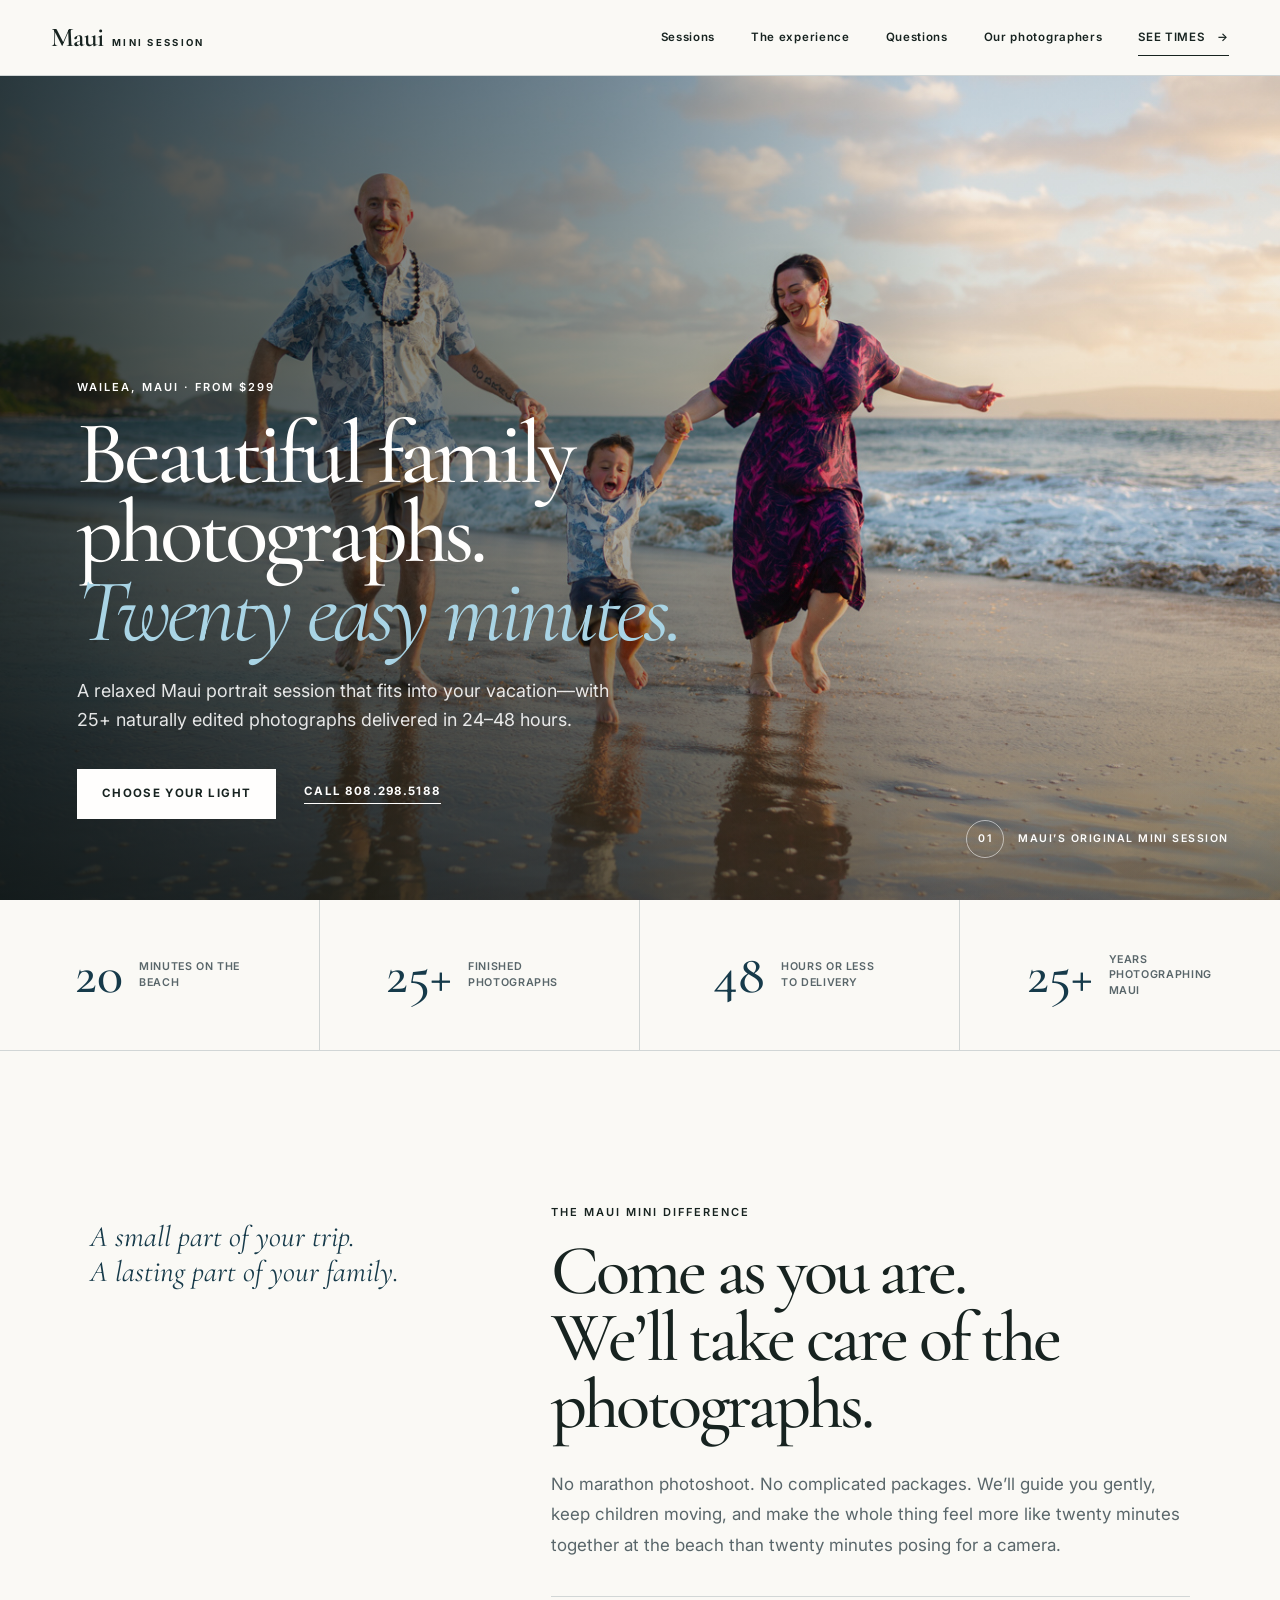
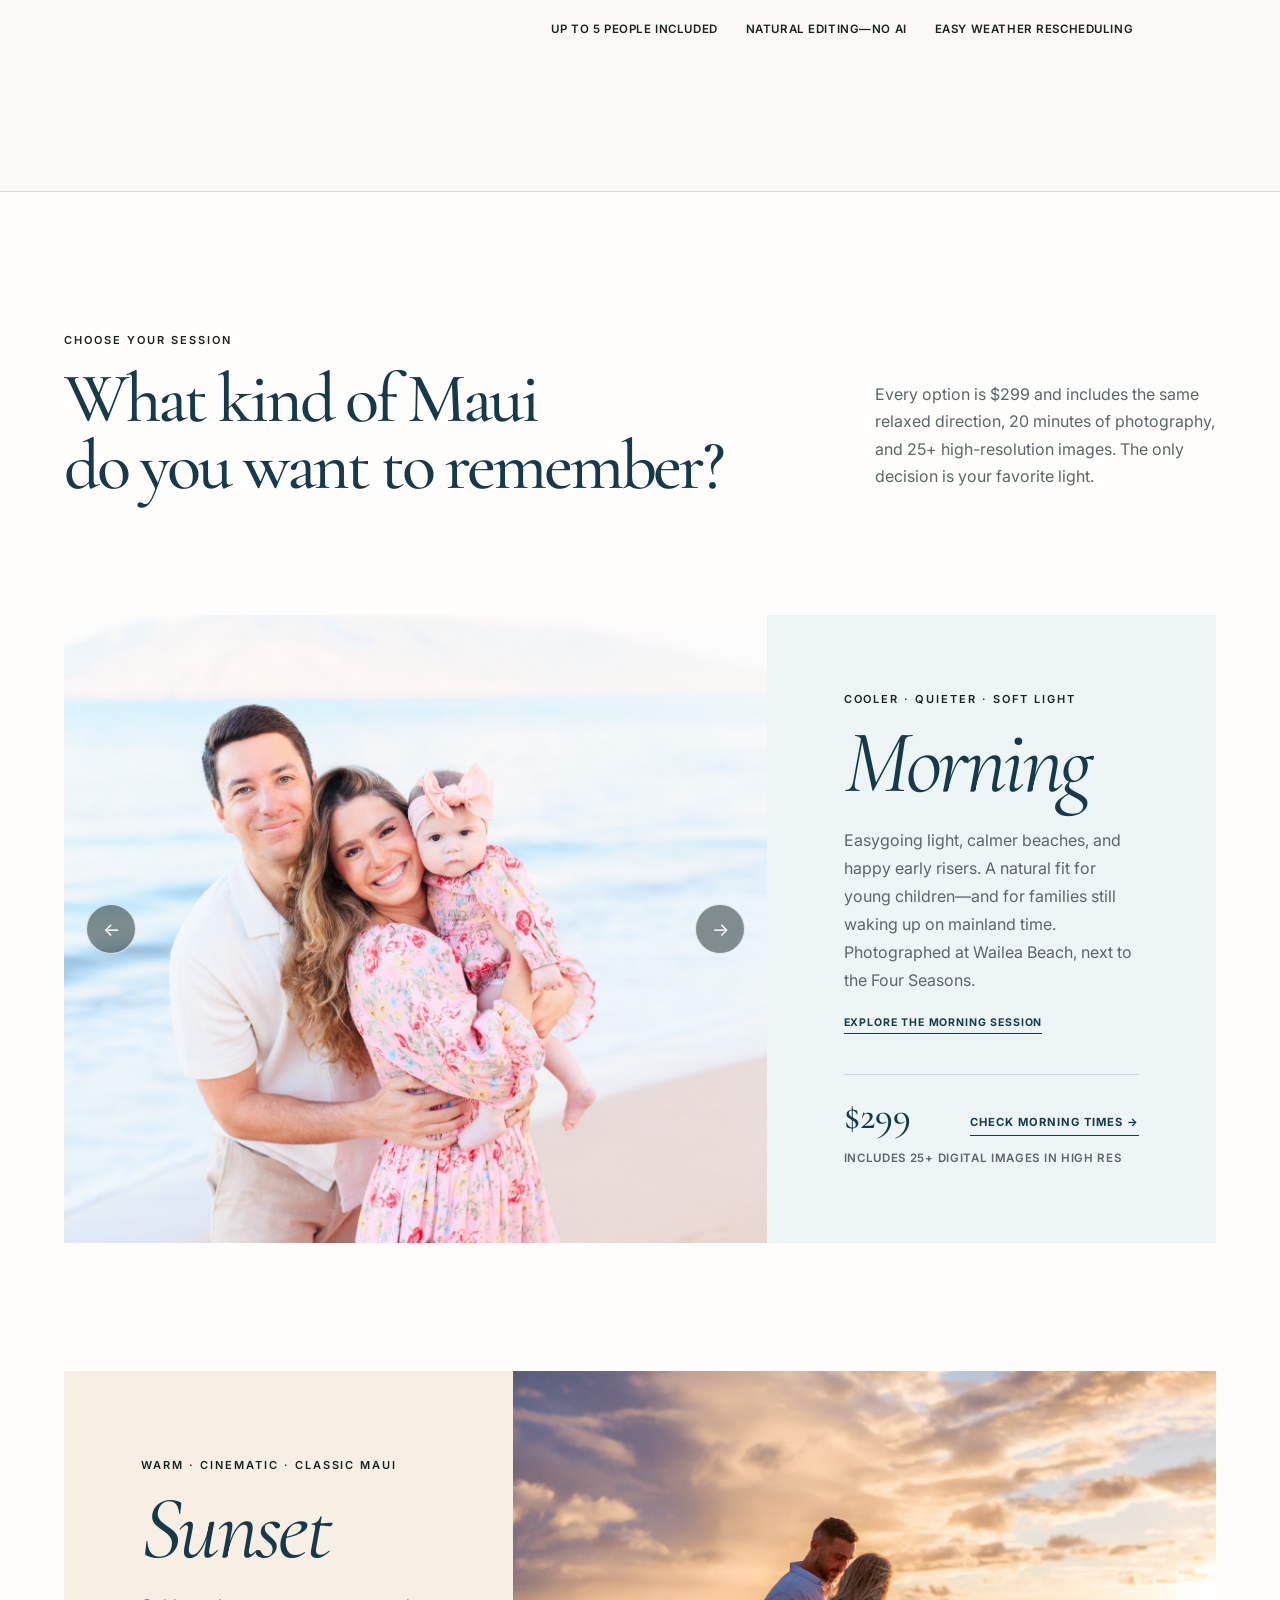
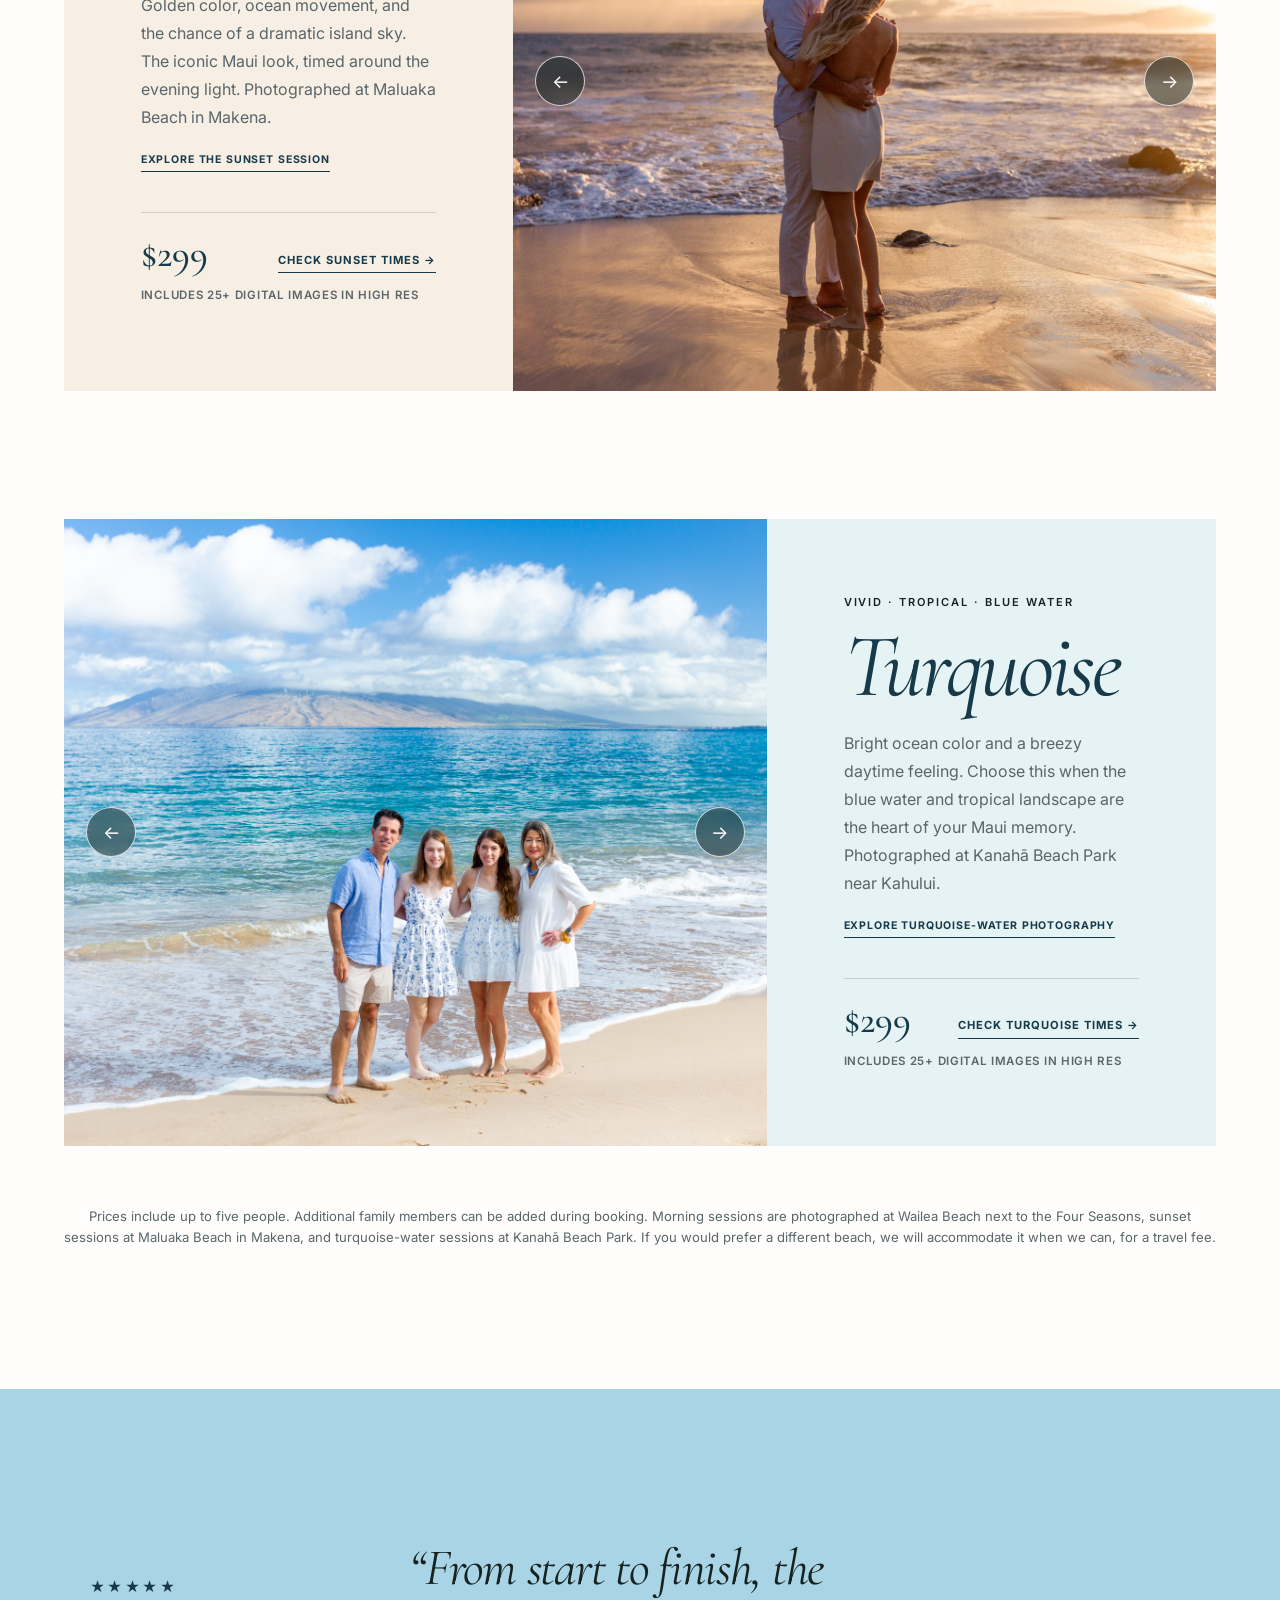
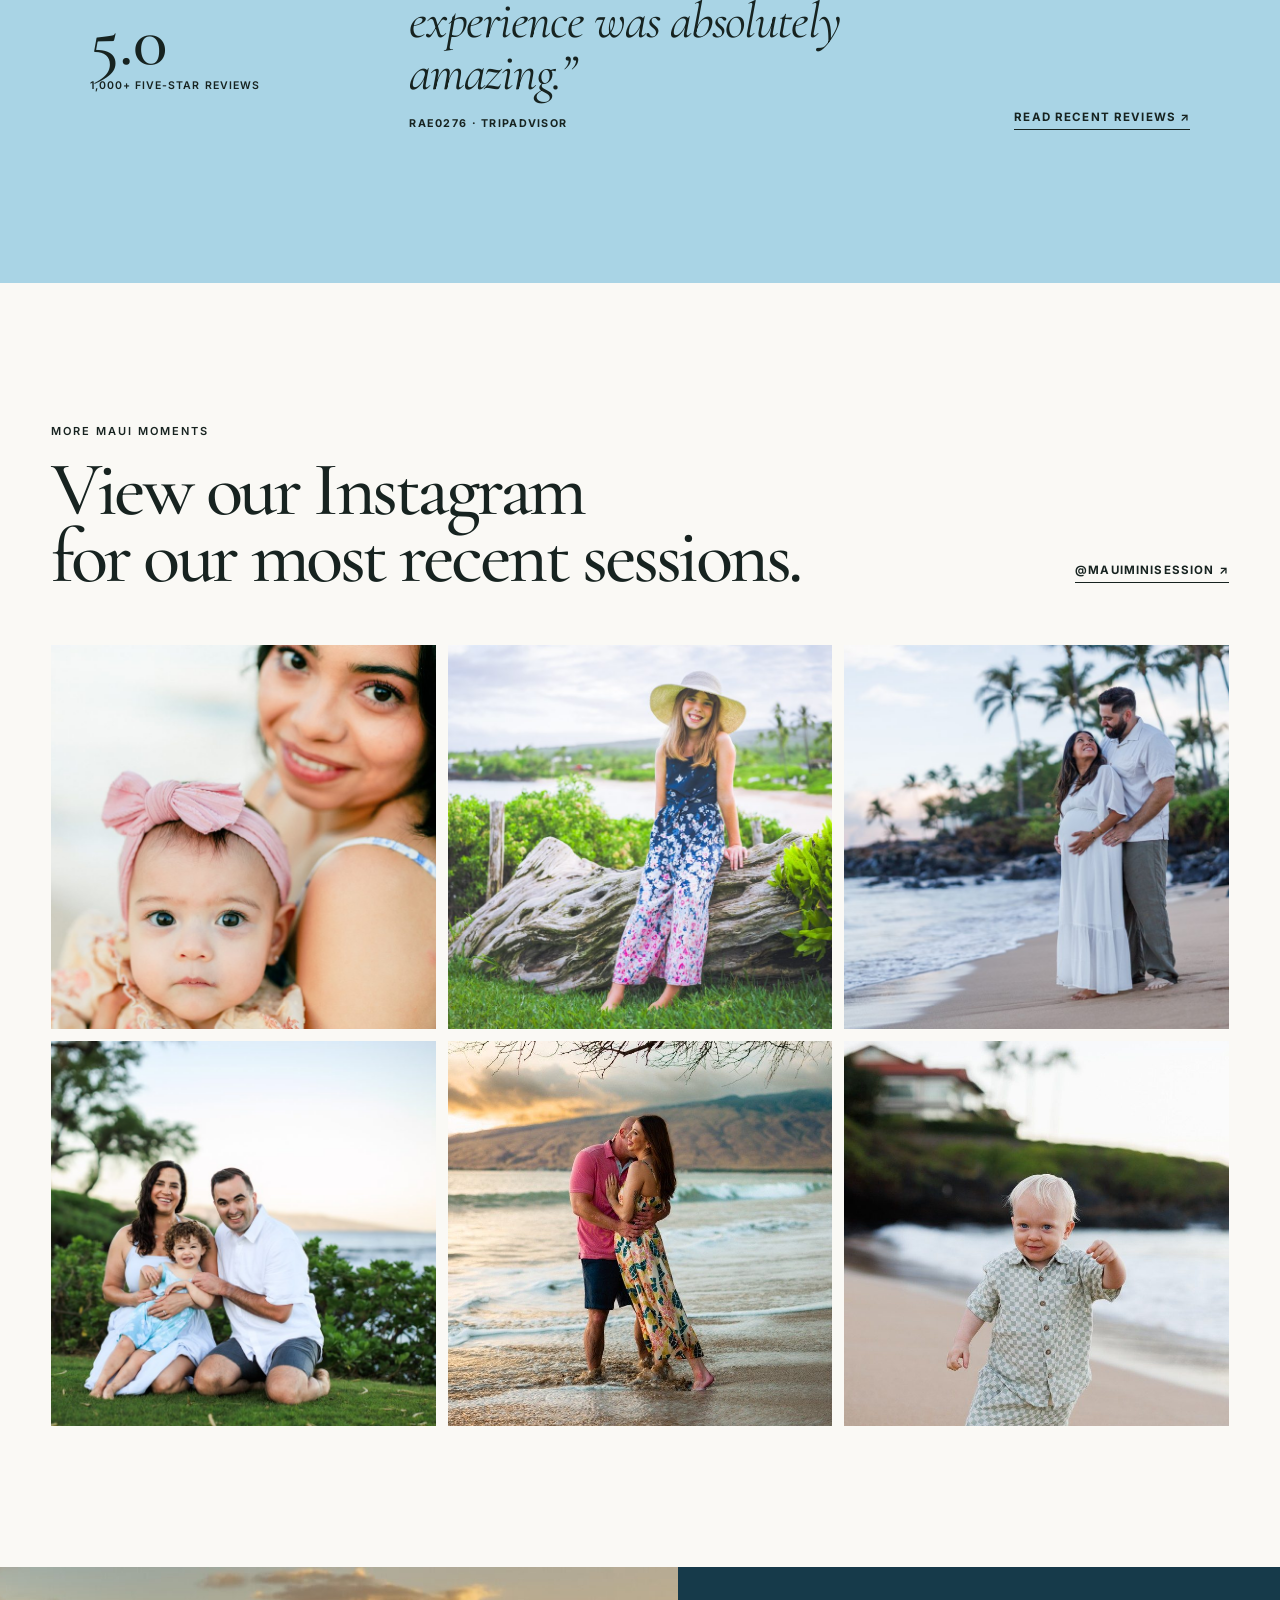
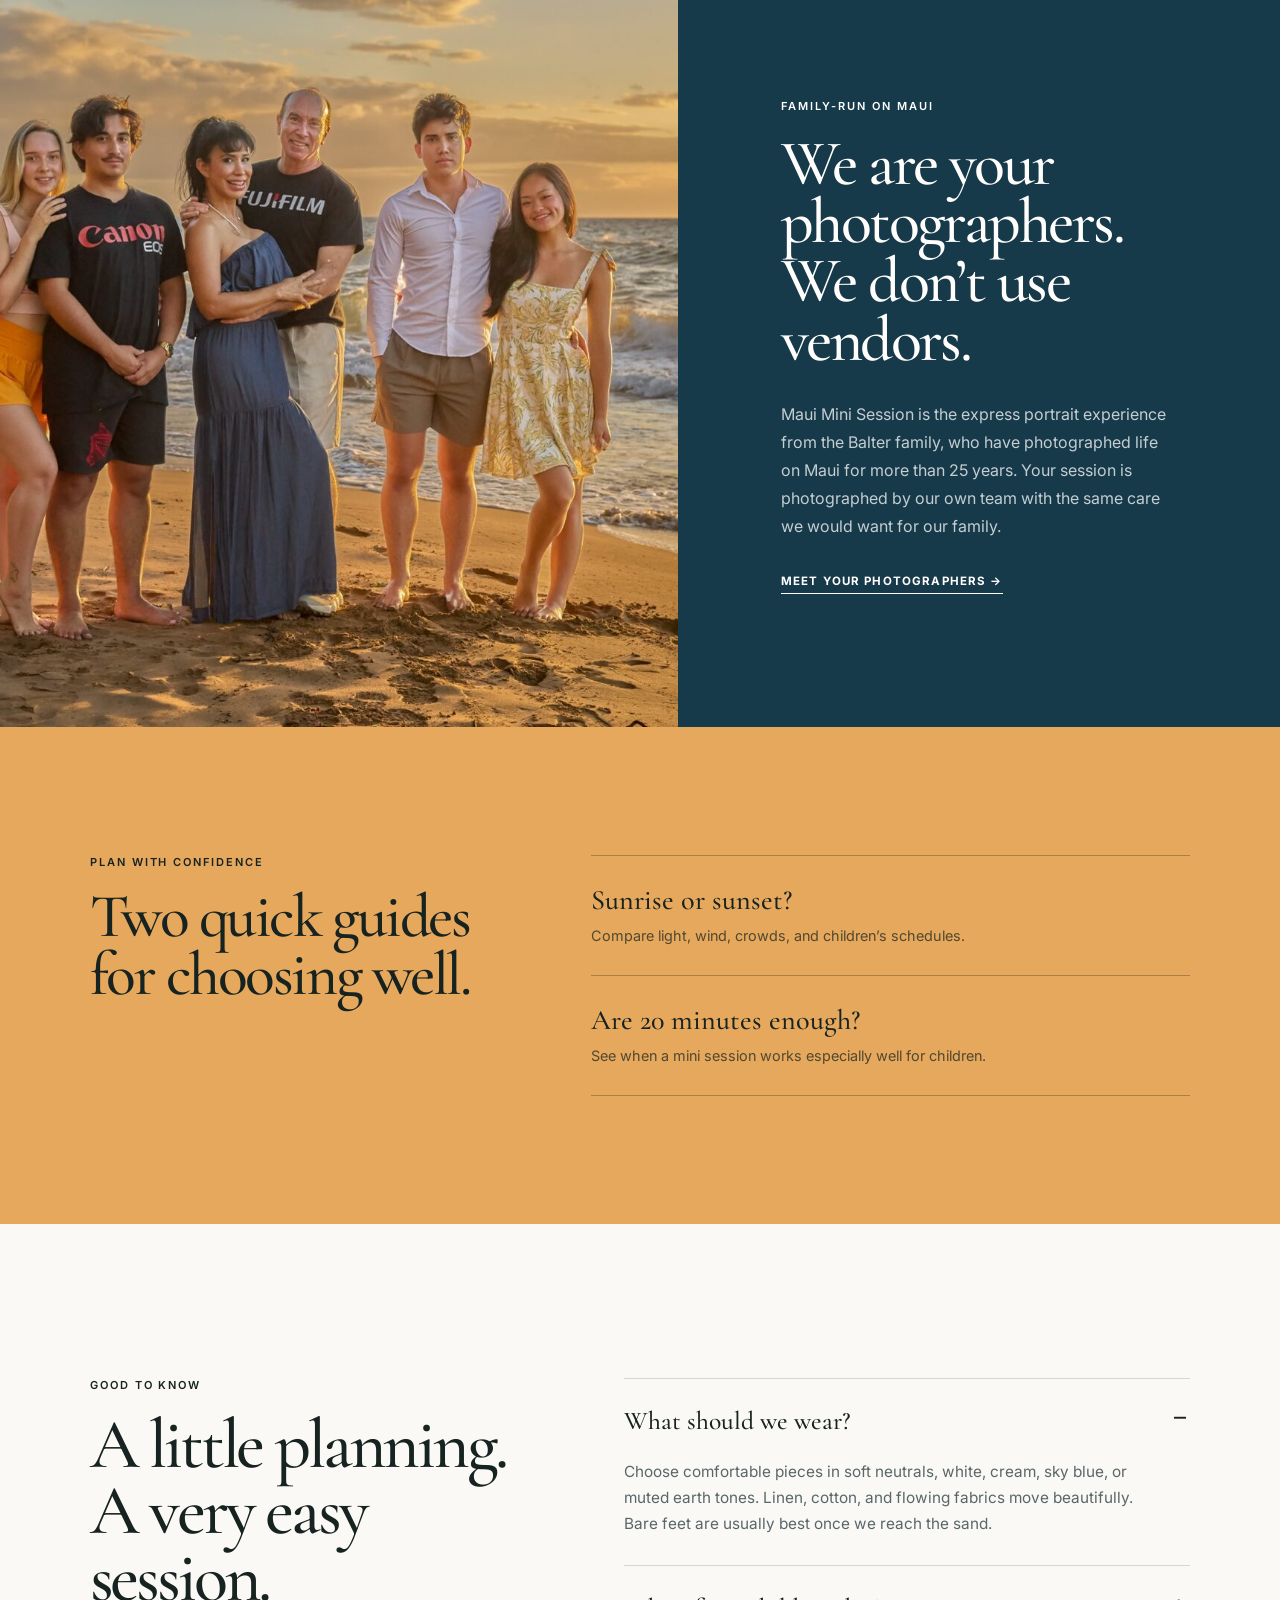
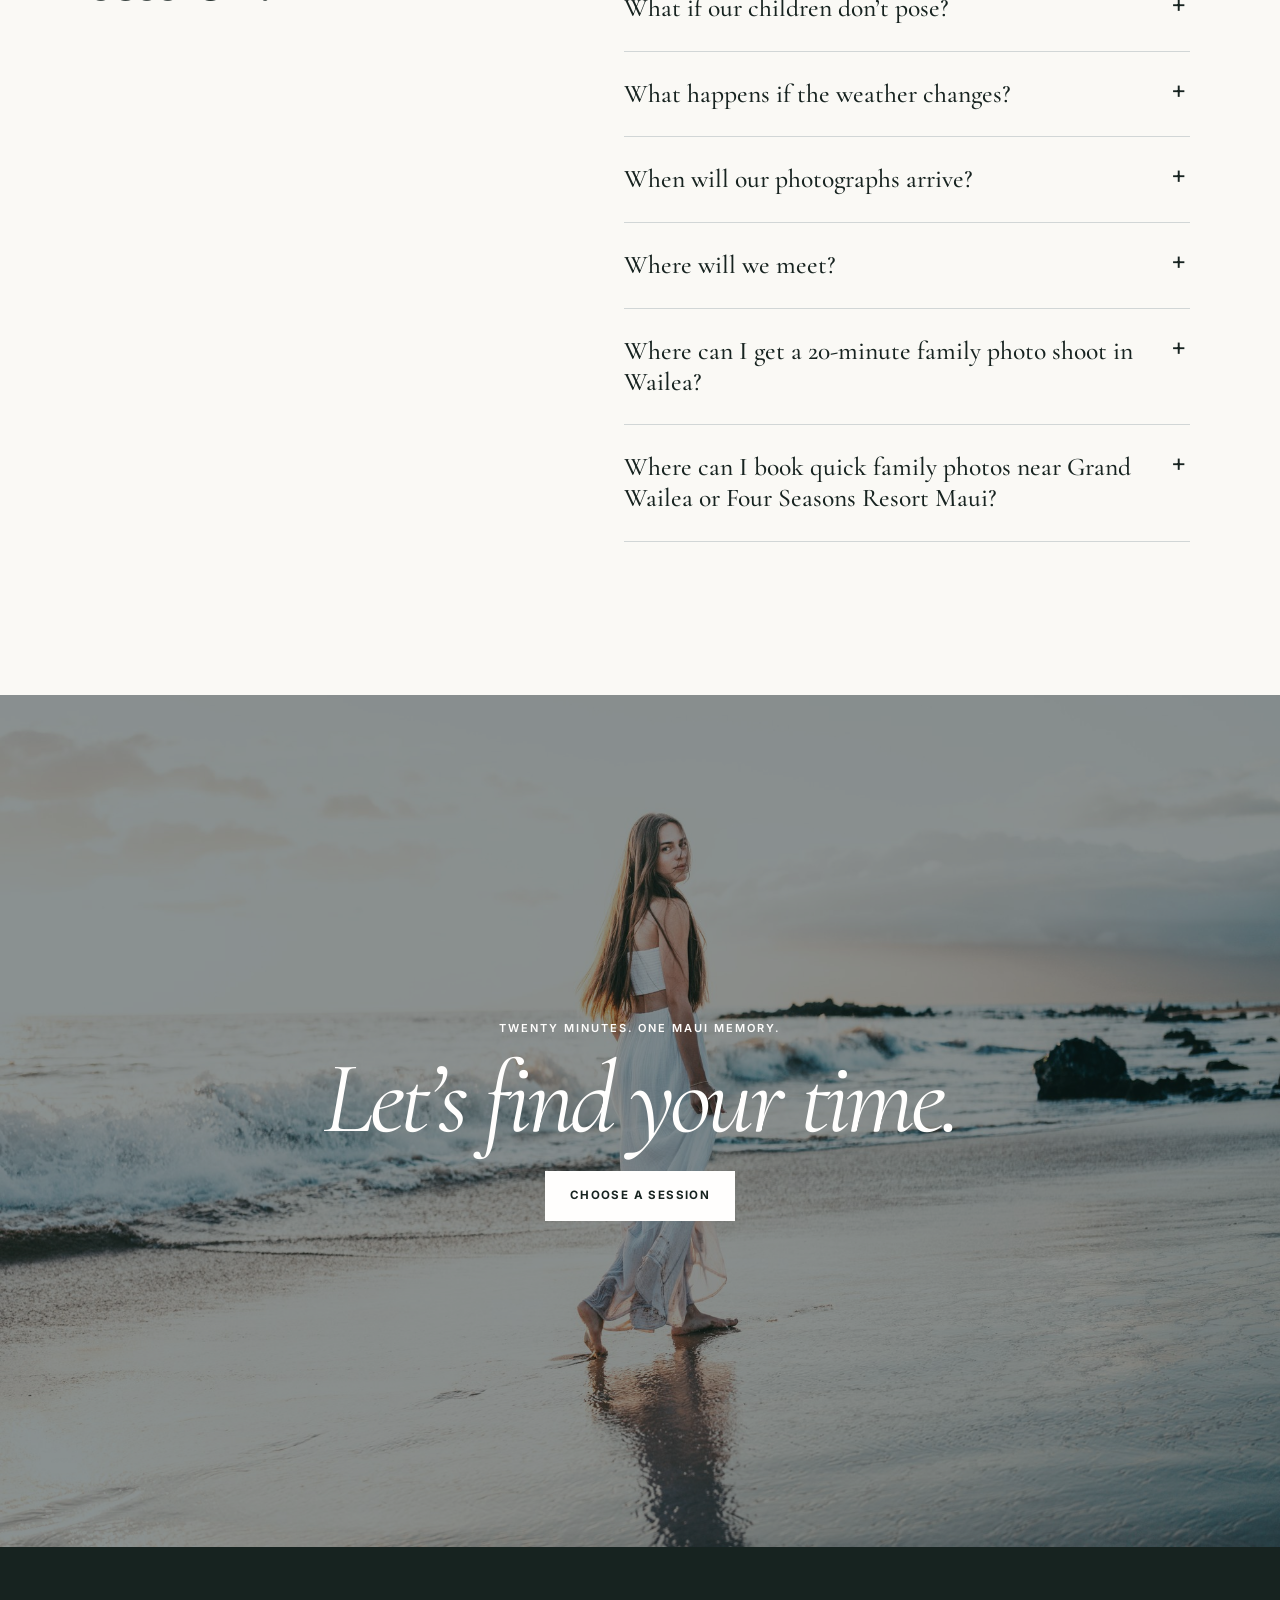
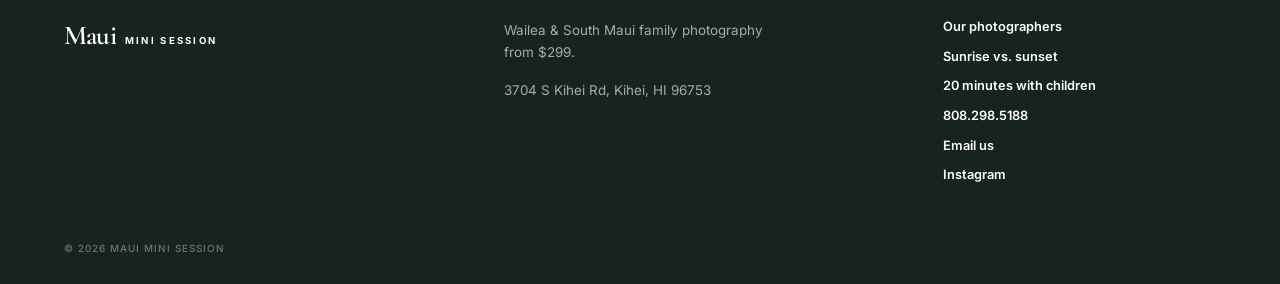
==== index.html @ 15539ef3 "Meeting locations: mornings at Wailea Beach (Four Seasons), sunsets at Maluaka, turquoise at Kanaha " ====
<!doctype html>
<html lang="en"><head>
<meta charset="utf-8">
<meta name="viewport" content="width=device-width, initial-scale=1">
<meta name="theme-color" content="#93a884">
<title>Maui Mini Session in Wailea & South Maui | Family Photography from $299</title>
<meta name="description" content="Book a 20-minute Maui mini photo session in Wailea from $299. Choose morning, sunset or turquoise-water portraits and receive 25+ edited images in 24–48 hours. Convenient to Kihei and South Maui resorts.">
<link rel="canonical" href="https://mauiminisession.com/">
<meta name="robots" content="index,follow,max-image-preview:large,max-snippet:-1,max-video-preview:-1">
  <meta name="google-site-verification" content="PhRVDXK7Ar2DFzODp9pkqvaogC80m1Nai1gSN5UlvwQ" />
<link rel="icon" type="image/svg+xml" href="assets/favicon.svg">
<meta property="og:type" content="website">
<meta property="og:locale" content="en_US">
<meta property="og:site_name" content="Maui Mini Session">
<meta property="og:title" content="Maui Mini Session in Wailea & South Maui | Photography from $299">
<meta property="og:description" content="Twenty-minute morning, sunset and turquoise-water photo sessions in Wailea with 25+ edited images delivered in 24–48 hours.">
<meta property="og:image" content="https://mauiminisession.com/assets/Maui%20Mini%20Session%20Cover.jpg">
<meta property="og:image:alt" content="A family running together on a Wailea beach during a Maui Mini Session">
<meta property="og:url" content="https://mauiminisession.com/">
<meta name="twitter:card" content="summary_large_image">
<meta name="twitter:title" content="Maui Mini Session in Wailea & South Maui | Photography from $299">
<meta name="twitter:description" content="Twenty-minute Maui photo sessions with 25+ edited images delivered in 24–48 hours.">
<meta name="twitter:image" content="https://mauiminisession.com/assets/Maui%20Mini%20Session%20Cover.jpg">
<meta name="twitter:image:alt" content="A family running together on a Wailea beach during a Maui Mini Session">
<script src="assets/site-events.js?v=3"></script>
<script type="application/ld+json">
{
  "@context": "https://schema.org",
  "@graph": [
    {
      "@type": "WebSite",
      "@id": "https://mauiminisession.com/#website",
      "url": "https://mauiminisession.com/",
      "name": "Maui Mini Session",
      "inLanguage": "en-US",
      "publisher": { "@id": "https://mauiminisession.com/#business" }
    },
    {
      "@type": "WebPage",
      "@id": "https://mauiminisession.com/#webpage",
      "url": "https://mauiminisession.com/",
      "name": "Maui Mini Session in Wailea & South Maui",
      "description": "Twenty-minute morning, sunset and turquoise-water portrait sessions in Wailea and Kihei, Maui.",
      "isPartOf": { "@id": "https://mauiminisession.com/#website" },
      "about": { "@id": "https://mauiminisession.com/#business" },
      "primaryImageOfPage": { "@id": "https://mauiminisession.com/#primaryimage" },
      "inLanguage": "en-US"
    },
    {
      "@type": "ImageObject",
      "@id": "https://mauiminisession.com/#primaryimage",
      "url": "https://mauiminisession.com/assets/Maui%20Mini%20Session%20Cover.jpg",
      "contentUrl": "https://mauiminisession.com/assets/Maui%20Mini%20Session%20Cover.jpg",
      "caption": "A family running together on a Wailea beach during a Maui Mini Session"
    },
    {
      "@type": ["LocalBusiness", "ProfessionalService"],
      "@id": "https://mauiminisession.com/#business",
      "name": "Maui Mini Session",
      "disambiguatingDescription": "Not to be confused with the unrelated business \"Maui Mini Sessions\" (plural) -- Maui Mini Session is the express portrait offering from Wailea Photo, run by the Balter family.",
  "description": "A family-run Maui photography business offering 20-minute portrait sessions in Wailea and South Maui. Maui Mini Session is the express portrait offering from Wailea Photo, sharing the same family of photographers and combined client review history.",
      "url": "https://mauiminisession.com/",
      "logo": "https://mauiminisession.com/assets/favicon.svg",
      "image": { "@id": "https://mauiminisession.com/#primaryimage" },
      "telephone": "+18082985188",
      "email": "info@mauiminisession.com",
      "priceRange": "$299",
      "address": {
        "@type": "PostalAddress",
        "streetAddress": "3704 S Kihei Rd",
        "addressLocality": "Kihei",
        "addressRegion": "HI",
        "postalCode": "96753",
        "addressCountry": "US"
      },
      "geo": {
        "@type": "GeoCoordinates",
        "latitude": 20.7212,
        "longitude": -156.4494
      },
      "areaServed": [
        { "@type": "Place", "name": "Wailea, Maui" },
        { "@type": "Place", "name": "Kihei, Maui" },
        { "@type": "Place", "name": "South Maui" }
      ],
      "parentOrganization": { "@id": "https://waileaphoto.com/#business" },
      "sameAs": [
        "https://www.instagram.com/mauiminisession",
        "https://www.facebook.com/mauiminisession",
        "https://www.tripadvisor.com/Attraction_Review-g60632-d24009609-Reviews-Wailea_Photo-Kihei_Maui_Hawaii.html"
      ],
      "hasOfferCatalog": {
        "@type": "OfferCatalog",
        "name": "Maui Mini Photo Sessions",
        "itemListElement": [
          {
            "@type": "Offer",
            "price": "299",
            "priceCurrency": "USD",
            "url": "https://mauiminisession.com/morning-mini-session-wailea/",
            "itemOffered": {
              "@type": "Service",
              "name": "Morning Mini Session",
              "description": "A 20-minute morning portrait session in Wailea with 25+ edited images."
            }
          },
          {
            "@type": "Offer",
            "price": "299",
            "priceCurrency": "USD",
            "url": "https://mauiminisession.com/sunset-mini-session-wailea/",
            "itemOffered": {
              "@type": "Service",
              "name": "Sunset Mini Session",
              "description": "A 20-minute sunset portrait session in Wailea with 25+ edited images."
            }
          },
          {
            "@type": "Offer",
            "price": "299",
            "priceCurrency": "USD",
            "url": "https://mauiminisession.com/turquoise-water-photography-maui/",
            "itemOffered": {
              "@type": "Service",
              "name": "Turquoise Mini Session",
              "description": "A 20-minute Maui portrait session featuring bright turquoise water and 25+ edited images."
            }
          }
        ]
      }
    },
    {
      "@type": "Organization",
      "@id": "https://waileaphoto.com/#business",
      "name": "Wailea Photo",
      "url": "https://waileaphoto.com/",
      "founder": { "@id": "https://mauiminisession.com/our-photographers/#laurence-balter" },
      "sameAs": [
        "https://www.instagram.com/waileaphoto/",
        "https://www.facebook.com/waileaphoto/",
        "https://www.tripadvisor.com/Attraction_Review-g60632-d24009609-Reviews-Wailea_Photo-Kihei_Maui_Hawaii.html"
      ]
    },
    {
      "@type": "FAQPage",
      "@id": "https://mauiminisession.com/#faq",
      "mainEntity": [
        {
          "@type": "Question",
          "name": "What is included in a Maui Mini Session?",
          "acceptedAnswer": {
            "@type": "Answer",
            "text": "Each 20-minute session includes calm direction from an experienced Maui photographer and at least 25 naturally edited, high-resolution digital images delivered in an online gallery."
          }
        },
        {
          "@type": "Question",
          "name": "How quickly will we receive our photographs?",
          "acceptedAnswer": {
            "@type": "Answer",
            "text": "Your edited online gallery is delivered within 24 to 48 hours after your session."
          }
        },
        {
          "@type": "Question",
          "name": "How many people are included in the listed price?",
          "acceptedAnswer": {
            "@type": "Answer",
            "text": "The listed session price includes up to five people. Additional family members can be easily added at checkout."
          }
        },
        {
          "@type": "Question",
          "name": "What happens if Maui weather does not cooperate?",
          "acceptedAnswer": {
            "@type": "Answer",
            "text": "You may reschedule before your session if the weather is not cooperating. Maui conditions can change quickly, so the photographer will help make a practical decision."
          }
        },
        { "@type": "Question", "name": "Where can I get a 20-minute family photo shoot in Wailea?", "acceptedAnswer": { "@type": "Answer", "text": "Maui Mini Session photographs 20-minute family sessions at Wailea Beach next to the Four Seasons (mornings) and Maluaka Beach in Makena (sunsets). Sessions are $299 for up to five people and include at least 25 edited images delivered in 24 to 48 hours." } },
        {
          "@type": "Question",
          "name": "Where can I book quick family photos near Grand Wailea or Four Seasons Resort Maui?",
          "acceptedAnswer": {
            "@type": "Answer",
            "text": "Maui Mini Session offers 20-minute family photo sessions at Wailea Beach next to the Four Seasons (mornings) and Maluaka Beach in Makena (sunsets), convenient for guests staying near Grand Wailea, Four Seasons Resort Maui at Wailea, and other Wailea resorts. Sessions start at $299 and include at least 25 edited images delivered in 24 to 48 hours. Maui Mini Session is an independent photography business and is not affiliated with these resorts."
          }
        }
      ]
    }
  ]
}
</script>
<link rel="preconnect" href="https://fonts.googleapis.com">
<link rel="preconnect" href="https://fonts.gstatic.com" crossorigin>
<link href="https://fonts.googleapis.com/css2?family=Cormorant+Garamond:wght@400;500;600&amp;family=Inter:wght@400;500;600;700&amp;display=swap" rel="stylesheet">
<link rel="stylesheet" href="assets/site.css?v=20261105-closing">
<link rel="stylesheet" href="assets/booking-widget.css?v=20260811-addon-hide">
</head>
<body>
<a class="skip-link" href="#main">Skip to content</a>
<header class="site-header">
  <a href="/" class="brand" aria-label="Maui Mini Session home">
    <span>Maui</span><small>Mini Session</small>
  </a>
  <nav class="header-links" aria-label="Primary navigation">
    <a href="#sessions">Sessions</a>
    <a href="#experience">The experience</a>
    <a href="#questions">Questions</a>
    <a href="our-photographers/">Our photographers</a>
    <a class="header-book" href="#sessions">See times <span aria-hidden="true">&rarr;</span></a>
  </nav>
</header>

<main id="main">
  <section class="hero" id="top">
    <img class="hero-image" src="assets/Maui%20Mini%20Session%20Cover.jpg" width="1350" height="898" alt="A family running together on a Wailea beach during a Maui Mini Session" loading="eager" fetchpriority="high">
    <div class="hero-shade" aria-hidden="true"></div>
    <div class="hero-copy">
      <p class="eyebrow">Wailea, Maui &middot; From $299</p>
      <h1>Beautiful family photographs.<br><em>Twenty easy minutes.</em></h1>
      <p class="hero-intro">A relaxed Maui portrait session that fits into your vacation&mdash;with 25+ naturally edited photographs delivered in 24&ndash;48 hours.</p>
      <div class="hero-actions">
        <a class="button button-light" href="#sessions">Choose your light</a>
        <a class="text-link text-link-light" href="tel:+18082985188">Call 808.298.5188</a>
      </div>
    </div>
    <div class="hero-note"><span>01</span> Maui&rsquo;s original mini session</div>
  </section>

  <section class="proof" aria-label="Session highlights">
    <div><strong>20</strong><span>minutes on the beach</span></div>
    <div><strong>25+</strong><span>finished photographs</span></div>
    <div><strong>48</strong><span>hours or less to delivery</span></div>
    <div><strong>25+</strong><span>years photographing Maui</span></div>
  </section>

  <section class="intro" id="experience">
    <div class="intro-kicker">A small part of your trip.<br>A lasting part of your family.</div>
    <div class="intro-copy">
      <p class="eyebrow">The Maui Mini difference</p>
      <h2>Come as you are.<br>We&rsquo;ll take care of the photographs.</h2>
      <p>No marathon photoshoot. No complicated packages. We&rsquo;ll guide you gently, keep children moving, and make the whole thing feel more like twenty minutes together at the beach than twenty minutes posing for a camera.</p>
      <div class="intro-facts">
        <span>Up to 5 people included</span>
        <span>Natural editing&mdash;no AI</span>
        <span>Easy weather rescheduling</span>
      </div>
    </div>
  </section>

  <section class="sessions" id="sessions">
    <div class="section-heading">
      <div>
        <p class="eyebrow">Choose your session</p>
        <h2>What kind of Maui<br>do you want to remember?</h2>
      </div>
      <p>Every option is $299 and includes the same relaxed direction, 20 minutes of photography, and 25+ high-resolution images. The only decision is your favorite light.</p>
    </div>

    <article class="session-row" id="morning-mini-session">
      <div class="session-image session-card-image" data-tile-slider>
        <div class="tile-slider">
          <figure class="active"><img src="assets/maui-family-sunrise-mini-session.jpg" width="2000" height="1334" alt="A family of three during a bright, soft morning session in Wailea" loading="lazy"></figure>
          <figure><img src="assets/maui-sunrise-parents-newborn-portrait.jpg" width="2000" height="1329" alt="Parents holding their baby in warm sunrise light on a Maui beach" loading="lazy"></figure>
          <figure><img src="assets/maui-sunrise-mother-daughters-driftwood.jpg" width="2000" height="1331" alt="A mother and her two daughters beside driftwood at sunrise in Wailea" loading="lazy"></figure>
          <figure><img src="assets/maui-sunrise-mother-baby-portrait.jpg" width="2000" height="1331" alt="A mother holding her baby beside the ocean at sunrise" loading="lazy"></figure>
          <figure><img src="assets/Sunrise-Maui-Mini-Session.jpg" width="2000" height="1331" alt="A family photographed in soft sunrise light on Maui" loading="lazy"></figure>
          <figure><img src="assets/Maui-Mini-Session-Maui%20Mini%20Session-11.jpg" width="1350" height="899" alt="A family of five walking hand in hand along the shoreline during a morning session in Wailea" loading="lazy"></figure>
          <figure><img src="assets/Wailea_Photo-Four_Seasons.jpg" width="1350" height="900" alt="A young family walking hand in hand with their toddler along the shore at sunrise in Wailea" loading="lazy"></figure>
        </div>
        <button class="tile-arrow tile-prev" type="button" aria-label="Previous morning photograph">&larr;</button>
        <button class="tile-arrow tile-next" type="button" aria-label="Next morning photograph">&rarr;</button>
      </div>
      <div class="session-copy">
        <p class="eyebrow">Cooler &middot; Quieter &middot; Soft light</p>
        <h3>Morning</h3>
        <p>Easygoing light, calmer beaches, and happy early risers. A natural fit for young children&mdash;and for families still waking up on mainland time. Photographed at Wailea Beach, next to the Four Seasons.</p>
        <a class="session-learn" href="morning-mini-session-wailea/">Explore the morning session</a>
        <div class="session-bottom"><strong>$299</strong><a href="#" data-book-session="mini-morning" data-session-name="Morning Mini Session">Check morning times <span aria-hidden="true">&rarr;</span></a></div>
        <p class="session-includes">Includes 25+ digital images in High Res</p>
      </div>
    </article>

    <article class="session-row session-row-reverse" id="sunset-mini-session">
      <div class="session-image session-card-image" data-tile-slider>
        <div class="tile-slider">
          <figure class="active"><img src="assets/maui-sunset-couple-embrace-wailea.jpg" width="2000" height="1331" alt="A couple embracing at the waterline under a golden Wailea sunset" loading="lazy"></figure>
          <figure><img src="assets/maui-sunset-couple-shoreline-laughing.jpg" width="2000" height="1250" alt="A laughing couple dressed in white playing in the surf at sunset in Maui" loading="lazy"></figure>
          <figure><img src="assets/maui-sunset-couple-walking-surf.jpg" width="2000" height="1332" alt="A smiling couple holding hands as they walk out of the waves at sunset in Wailea" loading="lazy"></figure>
          <figure><img src="assets/maui-colorful-sunset-family-portrait.jpg" width="2000" height="1331" alt="A couple embracing at sunset on a Wailea beach" loading="lazy"></figure>
          <figure><img src="assets/maui-mini-session-sunset3.jpg" width="2000" height="1331" alt="A family laughing together in the ocean at sunset" loading="lazy"></figure>
          <figure><img src="assets/maui-mini-session-tree.jpg" width="2000" height="1331" alt="A family playing together beside a fallen tree on a Maui beach" loading="lazy"></figure>
          <figure><img src="assets/wailea-family-evening-photography.jpg" width="2000" height="1331" alt="A family photographed in warm evening light in Wailea" loading="lazy"></figure>
          <figure><img src="assets/Maui Mini Session kid.jpg" width="1350" height="898" alt="A child during a warm sunset mini session in Maui" loading="lazy"></figure>
           <figure><img src="assets/DSC_5219.jpg" width="1350" height="898" alt="Kids playing at sunset on a mini session in Maui" loading="lazy"></figure>
            <figure><img src="assets/S1146110.jpg" width="1350" height="898" alt="Engagement couple running into the ocean holding hands on a mini session in Maui" loading="lazy"></figure>
          
        </div>
        <button class="tile-arrow tile-prev" type="button" aria-label="Previous sunset photograph">&larr;</button>
        <button class="tile-arrow tile-next" type="button" aria-label="Next sunset photograph">&rarr;</button>
      </div>
      <div class="session-copy">
        <p class="eyebrow">Warm &middot; Cinematic &middot; Classic Maui</p>
        <h3>Sunset</h3>
        <p>Golden color, ocean movement, and the chance of a dramatic island sky. The iconic Maui look, timed around the evening light. Photographed at Maluaka Beach in Makena.</p>
        <a class="session-learn" href="sunset-mini-session-wailea/">Explore the sunset session</a>
        <div class="session-bottom"><strong>$299</strong><a href="#" data-book-session="mini-sunset" data-session-name="Sunset Mini Session">Check sunset times <span aria-hidden="true">&rarr;</span></a></div>
        <p class="session-includes">Includes 25+ digital images in High Res</p>
      </div>
    </article>

    <article class="session-row" id="turquoise-mini-session">
      <div class="session-image session-card-image" data-tile-slider>
        <div class="tile-slider">
          <figure class="active"><img src="assets/maui-turquoise-family-beach-portrait.jpg" width="2000" height="1331" alt="A family standing beside turquoise water with West Maui in the distance" loading="lazy"></figure>
          <figure><img src="assets/Turquoise-Session-white-dress.jpg" width="2000" height="1331" alt="A family dressed in white beside vivid turquoise Maui water" loading="lazy"></figure>
          <figure><img src="assets/maui-turquoise-water-couple-session.jpg" width="2000" height="1331" alt="A couple photographed beside bright turquoise ocean water" loading="lazy"></figure>
          <figure><img src="assets/maui-turquoise-water-vacation-portrait.jpg" width="2000" height="1331" alt="A relaxed vacation portrait beside tropical blue water" loading="lazy"></figure>
        </div>
        <button class="tile-arrow tile-prev" type="button" aria-label="Previous turquoise photograph">&larr;</button>
        <button class="tile-arrow tile-next" type="button" aria-label="Next turquoise photograph">&rarr;</button>
      </div>
      <div class="session-copy">
        <p class="eyebrow">Vivid &middot; Tropical &middot; Blue water</p>
        <h3>Turquoise</h3>
        <p>Bright ocean color and a breezy daytime feeling. Choose this when the blue water and tropical landscape are the heart of your Maui memory. Photographed at Kanahā Beach Park near Kahului.</p>
        <a class="session-learn" href="turquoise-water-photography-maui/">Explore turquoise-water photography</a>
        <div class="session-bottom"><strong>$299</strong><a href="#" data-book-session="road-to-hana" data-session-name="Turquoise Mini Session">Check turquoise times <span aria-hidden="true">&rarr;</span></a></div>
        <p class="session-includes">Includes 25+ digital images in High Res</p>
      </div>
    </article>

    <p class="session-note">Prices include up to five people. Additional family members can be added during booking. Morning sessions are photographed at Wailea Beach next to the Four Seasons, sunset sessions at Maluaka Beach in Makena, and turquoise-water sessions at Kanahā Beach Park. If you would prefer a different beach, we will accommodate it when we can, for a travel fee.</p>
  </section>

  <section class="review-feature" id="reviews">
    <div class="review-score"><span aria-hidden="true">★★★★★</span><strong>5.0</strong><small>1,000+ five-star reviews</small></div>
    <blockquote>
      <p>&ldquo;From start to finish, the experience was absolutely amazing.&rdquo;</p>
      <footer>rae0276 &middot; Tripadvisor</footer>
    </blockquote>
    <a class="text-link" href="https://www.tripadvisor.com/Attraction_Review-g60632-d24009609-Reviews-Wailea_Photo-Kihei_Maui_Hawaii.html#REVIEWS" target="_blank" rel="noopener">Read recent reviews <span aria-hidden="true">&nearr;</span></a>
  </section>

  <section class="instagram-gallery" aria-labelledby="instagram-title">
    <div class="instagram-heading">
      <div>
        <p class="eyebrow">More Maui moments</p>
        <h2 id="instagram-title">View our Instagram<br>for our most recent sessions.</h2>
      </div>
      <a class="text-link" href="https://www.instagram.com/mauiminisession" target="_blank" rel="noopener" aria-label="View Maui Mini Session on Instagram">@mauiminisession <span aria-hidden="true">&nearr;</span></a>
    </div>
    <div class="instagram-grid">
      <!-- instagram-feed:start -->
      <a href="https://www.instagram.com/p/Dfcj9BECcGq/" target="_blank" rel="noopener"><img src="assets/instagram/ig-18135350980743090.jpg" width="1200" height="800" alt="It is worth being in the picture with your family instead of always being the one taking it." loading="lazy"></a>
      <a href="https://www.instagram.com/p/DfAPNlSif5q/" target="_blank" rel="noopener"><img src="assets/instagram/ig-18362061901218879.jpg" width="1200" height="799" alt="There is a brightness the sky has no hand in, and it belongs to the people who belong to each other." loading="lazy"></a>
      <a href="https://www.instagram.com/p/De9qaZ2mBve/" target="_blank" rel="noopener"><img src="assets/instagram/ig-18121019461989222.jpg" width="1200" height="800" alt="The welcome a family makes is early-ready, morning-sure, and waiting long before the welcomed arrive." loading="lazy"></a>
      <a href="https://www.instagram.com/p/Dewya51CRvO/" target="_blank" rel="noopener"><img src="assets/instagram/ig-17926952421428635.jpg" width="1200" height="800" alt="Before the day belongs to anyone else it belongs to them, sea-washed and new-lit and good." loading="lazy"></a>
      <a href="https://www.instagram.com/p/DeUdr5YCUfO/" target="_blank" rel="noopener"><img src="assets/instagram/ig-17988914181113074.jpg" width="720" height="1082" alt="Praise the slow gold going of a day that keeps nothing back and gives its last and best to the two who stayed for it." loading="lazy"></a>
      <a href="https://www.instagram.com/p/DePUFkNoDTp/" target="_blank" rel="noopener"><img src="assets/instagram/ig-18165125686470908.jpg" width="720" height="1080" alt="First-light, fresh-waked, the morning gathers a family in and is in no hurry at all to let them go." loading="lazy"></a>
      <!-- instagram-feed:end -->
    </div>
  </section>

  <section class="family" id="family">
    <div class="family-image"><img src="assets/balter-family-v5.jpeg" width="1536" height="1021" alt="The Balter family, owners of Maui Mini Session" loading="lazy"></div>
    <div class="family-copy">
      <p class="eyebrow">Family-run on Maui</p>
      <h2>We are your photographers.<br>We don&rsquo;t use vendors.</h2>
      <p>Maui Mini Session is the express portrait experience from the Balter family, who have photographed life on Maui for more than 25 years. Your session is photographed by our own team with the same care we would want for our family.</p>
      <a class="text-link" href="our-photographers/">Meet your photographers <span aria-hidden="true">&rarr;</span></a>
    </div>
  </section>

  <section class="guide-strip" aria-labelledby="guide-strip-title">
    <div><p class="eyebrow">Plan with confidence</p><h2 id="guide-strip-title">Two quick guides for choosing well.</h2></div>
    <div class="guide-links">
      <a href="sunrise-vs-sunset-family-photos-maui/"><strong>Sunrise or sunset?</strong><span>Compare light, wind, crowds, and children&rsquo;s schedules.</span></a>
      <a href="20-minute-maui-photo-session-children/"><strong>Are 20 minutes enough?</strong><span>See when a mini session works especially well for children.</span></a>
    </div>
  </section>

  <section class="planning" id="questions">
    <div class="planning-heading">
      <p class="eyebrow">Good to know</p>
      <h2>A little planning.<br>A very easy session.</h2>
    </div>
    <div class="planning-list">
      <details open><summary>What should we wear?</summary><p>Choose comfortable pieces in soft neutrals, white, cream, sky blue, or muted earth tones. Linen, cotton, and flowing fabrics move beautifully. Bare feet are usually best once we reach the sand.</p></details>
      <details><summary>What if our children don&rsquo;t pose?</summary><p>They don&rsquo;t need to. We keep the session moving with simple direction, play, and natural interaction. The short format is especially well suited to children.</p></details>
      <details><summary>What happens if the weather changes?</summary><p>You may reschedule before your session if Maui weather isn&rsquo;t cooperating. Conditions change quickly, and your photographer will help you make a practical call.</p></details>
      <details><summary>When will our photographs arrive?</summary><p>Your online gallery of at least 25 naturally edited, high-resolution images is delivered within 24 to 48 hours.</p></details>
      <details><summary>Where will we meet?</summary><p>We photograph mornings at Wailea Beach next to the Four Seasons and sunsets at Maluaka Beach in Makena; turquoise-water sessions are at Kanahā Beach Park. Your exact meeting details arrive after booking. If you would prefer a different beach, we will accommodate it when we can, for a travel fee.</p></details>
      <details><summary>Where can I get a 20-minute family photo shoot in Wailea?</summary><p>Maui Mini Session photographs 20-minute family sessions at Wailea Beach next to the Four Seasons (mornings) and Maluaka Beach in Makena (sunsets). Sessions are $299 for up to five people and include at least 25 edited photographs delivered in 24&ndash;48 hours.</p></details>
      <details><summary>Where can I book quick family photos near Grand Wailea or Four Seasons Resort Maui?</summary><p>Maui Mini Session offers 20-minute family photo sessions at Wailea Beach next to the Four Seasons (mornings) and Maluaka Beach in Makena (sunsets), convenient for guests staying near Grand Wailea, Four Seasons Resort Maui at Wailea, and other Wailea resorts. Sessions start at $299 and include at least 25 edited photographs delivered in 24&ndash;48 hours. Maui Mini Session is an independent photography business and is not affiliated with these resorts.</p></details>
    </div>
  </section>

  <section class="closing">
    <img src="assets/maui-mini-session-sunset2.jpg" width="2000" height="1331" alt="A family enjoying the shoreline during golden hour in Maui" loading="lazy">
    <div class="closing-shade" aria-hidden="true"></div>
    <div class="closing-copy"><p class="eyebrow">Twenty minutes. One Maui memory.</p><h2>Let&rsquo;s find your time.</h2><a class="button button-light" href="#sessions">Choose a session</a></div>
  </section>
</main>

<footer class="site-footer">
  <div class="footer-brand"><span>Maui</span><small>Mini Session</small></div>
  <div class="footer-copy"><p>Wailea &amp; South Maui family photography<br>from $299.</p><p>3704 S Kihei Rd, Kihei, HI 96753</p></div>
  <div class="footer-links"><a href="our-photographers/">Our photographers</a><a href="sunrise-vs-sunset-family-photos-maui/">Sunrise vs. sunset</a><a href="20-minute-maui-photo-session-children/">20 minutes with children</a><a href="tel:+18082985188">808.298.5188</a><a href="mailto:info@mauiminisession.com">Email us</a><a href="https://www.instagram.com/mauiminisession" target="_blank" rel="noopener">Instagram</a></div>
  <div class="footer-legal">&copy; <span id="year"></span> Maui Mini Session</div>
</footer>

<a class="mobile-book" href="#sessions">See live times <span aria-hidden="true">&rarr;</span></a>

<script>
window.WBW_CONFIG = {
apiBase: 'https://book.waileaphoto.com',
stripePublishableKey: 'pk_live_51N35QgELtvKYuvgHsYqD3hfJAAAE0CB7WgEh8nhYt1AgzceJDpAV82RzYMm09P1l96kOjtRf52hYykmwanv10yBZ00PBeaLUg5',
};
document.getElementById('year') && (document.getElementById('year').textContent = new Date().getFullYear());
</script>
<script src="assets/booking-widget.js?v=20260913-camera-review"></script>
<script src="assets/session-tile-slider.js?v=20260902-editorial-redesign"></script>
</body></html>
---- assets/site.css ----
:root {
  --paper:#faf9f5;--paper-deep:#eee9df;--ink:#172320;--ink-soft:#59666a;
  --sea:#163a4a;--aqua:#a9d4e5;--sun:#e6a85c;--white:#fffefd;
  --line:rgba(22,58,74,.18);--serif:"Cormorant Garamond",Georgia,serif;
  --sans:"Inter",-apple-system,BlinkMacSystemFont,sans-serif;
}
*{box-sizing:border-box}html{scroll-behavior:smooth}[id]{scroll-margin-top:84px}
body{margin:0;background:var(--paper);color:var(--ink);font-family:var(--sans);-webkit-font-smoothing:antialiased}
img{display:block;width:100%;max-width:100%}a{color:inherit;text-decoration:none}button,input,select,textarea{font:inherit}
.skip-link{position:fixed;left:16px;top:-80px;z-index:200;padding:12px 16px;background:var(--white);color:var(--ink)}.skip-link:focus{top:16px}
.eyebrow{margin:0;color:currentColor;font:600 .69rem/1.4 var(--sans);letter-spacing:.18em;text-transform:uppercase}
.button{display:inline-flex;align-items:center;justify-content:center;min-height:50px;padding:0 24px;border:1px solid var(--ink);font:700 .72rem/1 var(--sans);letter-spacing:.12em;text-transform:uppercase;transition:background .2s,color .2s,transform .2s}.button:hover{transform:translateY(-2px)}
.button-light{border-color:var(--white);background:var(--white);color:var(--ink)}.button-light:hover{background:transparent;color:var(--white)}
.text-link{display:inline-block;padding-bottom:4px;border-bottom:1px solid currentColor;font:700 .72rem/1.3 var(--sans);letter-spacing:.1em;text-transform:uppercase}.text-link-light{color:var(--white)}
.site-header{position:sticky;top:0;z-index:60;display:flex;align-items:center;justify-content:space-between;min-height:76px;padding:0 clamp(20px,4vw,68px);background:rgba(250,249,245,.94);border-bottom:1px solid var(--line);backdrop-filter:blur(14px)}
.brand,.footer-brand{display:flex;align-items:baseline;gap:9px;font-family:var(--serif)}.brand span,.footer-brand span{font-size:1.7rem;font-weight:600;letter-spacing:-.03em}.brand small,.footer-brand small{font:700 .6rem/1 var(--sans);letter-spacing:.24em;text-transform:uppercase}
.header-links{display:flex;align-items:center;gap:clamp(20px,2.8vw,44px)}.header-links>a{font:600 .72rem/1 var(--sans);letter-spacing:.06em}.header-book{padding:13px 0 11px;border-bottom:1px solid var(--ink);text-transform:uppercase}.header-book span{margin-left:9px}
.hero{position:relative;min-height:calc(100svh - 76px);display:flex;align-items:flex-end;overflow:hidden;background:var(--ink);color:var(--white)}.hero-image{position:absolute;inset:0;width:100%;height:100%;object-fit:cover;object-position:52% center}.hero-shade{position:absolute;inset:0;background:linear-gradient(90deg,rgba(8,18,18,.78) 0%,rgba(8,18,18,.38) 46%,rgba(8,18,18,.05) 75%),linear-gradient(0deg,rgba(8,18,18,.46),transparent 45%)}
.hero-copy{position:relative;z-index:2;width:min(840px,74vw);padding:9vh clamp(20px,6vw,96px)}.hero-copy h1{max-width:780px;margin:20px 0 24px;font:500 clamp(3.45rem,7vw,7rem)/.88 var(--serif);letter-spacing:-.045em}.hero-copy h1 em{color:var(--aqua);font-weight:400}.hero-intro{max-width:570px;margin:0;color:rgba(255,255,255,.88);font:400 clamp(1rem,1.4vw,1.16rem)/1.65 var(--sans)}.hero-actions{display:flex;align-items:center;gap:28px;margin-top:34px}.hero-note{position:absolute;right:clamp(20px,4vw,68px);bottom:42px;z-index:2;display:flex;align-items:center;gap:14px;font:600 .66rem/1 var(--sans);letter-spacing:.14em;text-transform:uppercase}.hero-note span{display:grid;place-items:center;width:38px;height:38px;border:1px solid rgba(255,255,255,.55);border-radius:50%}
.proof{display:grid;grid-template-columns:repeat(4,1fr);border-bottom:1px solid var(--line)}.proof>div{min-height:150px;display:flex;align-items:center;justify-content:center;gap:16px;padding:25px;border-right:1px solid var(--line)}.proof>div:last-child{border-right:0}.proof strong{color:var(--sea);font:500 3.4rem/1 var(--serif)}.proof span{max-width:105px;color:var(--ink-soft);font:600 .67rem/1.45 var(--sans);letter-spacing:.06em;text-transform:uppercase}
.intro{display:grid;grid-template-columns:.72fr 1.28fr;gap:8vw;padding:clamp(90px,12vw,180px) clamp(20px,7vw,110px)}.intro-kicker{padding-top:14px;color:var(--sea);font:italic 400 clamp(1.4rem,2.3vw,2.25rem)/1.2 var(--serif)}
.intro-copy h2,.section-heading h2,.planning h2{max-width:820px;margin:18px 0 30px;font:500 clamp(3rem,5.5vw,6rem)/.95 var(--serif);letter-spacing:-.045em}.intro-copy>p:not(.eyebrow){max-width:680px;color:var(--ink-soft);font:400 1.06rem/1.8 var(--sans)}.intro-facts{display:flex;flex-wrap:wrap;gap:14px 28px;margin-top:36px;padding-top:24px;border-top:1px solid var(--line)}.intro-facts span{font:600 .72rem/1.4 var(--sans);letter-spacing:.05em;text-transform:uppercase}
.sessions{padding:clamp(90px,11vw,170px) clamp(20px,5vw,80px);background:var(--white);color:var(--ink);border-top:1px solid var(--line)}.section-heading{display:grid;grid-template-columns:1.35fr .65fr;gap:8vw;align-items:end;max-width:1320px;margin:0 auto clamp(70px,9vw,130px)}.section-heading h2{color:var(--sea);margin-bottom:0}.section-heading>p{max-width:460px;margin:0 0 10px;color:var(--ink-soft);font:400 1rem/1.7 var(--sans)}
.session-row{display:grid;grid-template-columns:1.22fr .78fr;max-width:1320px;margin:0 auto clamp(80px,10vw,145px)}.session-row:last-of-type{margin-bottom:60px}.session-row-reverse{grid-template-columns:.78fr 1.22fr}.session-row-reverse .session-image{order:2}.session-image{position:relative;min-height:620px;overflow:hidden;background:#233835}.tile-slider{position:absolute;inset:0}.tile-slider figure{position:absolute;inset:0;margin:0;opacity:0;pointer-events:none;transition:opacity .45s ease}.tile-slider figure.active{z-index:1;opacity:1;pointer-events:auto}.tile-slider img{height:100%;object-fit:cover;transition:transform .8s ease}.session-row:hover .tile-slider figure.active img{transform:scale(1.018)}.session-number{position:absolute;left:22px;top:20px;z-index:3;display:grid;place-items:center;width:42px;height:42px;border:1px solid rgba(255,255,255,.8);border-radius:50%;color:var(--white);font:600 .68rem/1 var(--sans)}.tile-arrow{position:absolute;top:50%;z-index:4;display:grid;place-items:center;width:50px;height:50px;padding:0;border:1px solid rgba(255,255,255,.76);border-radius:50%;background:rgba(12,28,27,.48);color:var(--white);font:400 1.15rem/1 var(--sans);cursor:pointer;backdrop-filter:blur(8px);transform:translateY(-50%);transition:background .2s,transform .2s}.tile-prev{left:22px}.tile-next{right:22px}.tile-arrow:hover,.tile-arrow:focus-visible{background:var(--white);color:var(--ink);transform:translateY(-50%) scale(1.06)}.tile-arrow:focus-visible{outline:3px solid var(--aqua);outline-offset:3px}
.session-copy{display:flex;flex-direction:column;justify-content:center;padding:clamp(38px,6vw,92px);background:#edf5f7;color:var(--ink)}.session-row:nth-of-type(2) .session-copy{background:#f8efe4}.session-row:nth-of-type(3) .session-copy{background:#e5f3f5}.session-copy h3{margin:18px 0 24px;color:var(--sea);font:italic 400 clamp(4.2rem,7vw,7rem)/.85 var(--serif);letter-spacing:-.04em}.session-copy>p:not(.eyebrow){max-width:480px;margin:0;color:var(--ink-soft);font:400 1rem/1.75 var(--sans)}.session-bottom{display:flex;align-items:end;justify-content:space-between;gap:20px;margin-top:54px;padding-top:22px;border-top:1px solid var(--line)}.session-bottom strong{color:var(--sea);font:500 2.4rem/1 var(--serif)}.session-bottom a{padding-bottom:5px;border-bottom:1px solid;color:var(--sea);font:700 .7rem/1.3 var(--sans);letter-spacing:.09em;text-transform:uppercase}.session-copy>p.session-includes{margin:14px 0 0;color:var(--ink-soft);font:600 .72rem/1.4 var(--sans);letter-spacing:.06em;text-transform:uppercase}.session-note{margin:0 auto;text-align:center;color:var(--ink-soft);font:400 .82rem/1.6 var(--sans)}
.review-feature{display:grid;grid-template-columns:.46fr 1fr auto;gap:6vw;align-items:center;padding:clamp(90px,12vw,170px) clamp(20px,7vw,110px);background:var(--aqua)}.review-score{display:flex;flex-direction:column}.review-score>span{color:var(--sea);font-size:.9rem;letter-spacing:.18em}.review-score strong{margin:10px 0 2px;font:500 4.5rem/1 var(--serif)}.review-score small{font:600 .66rem/1.4 var(--sans);letter-spacing:.1em;text-transform:uppercase}.review-feature blockquote{margin:0}.review-feature blockquote p{max-width:820px;margin:0;font:italic 400 clamp(2.3rem,4vw,4.4rem)/1.02 var(--serif);letter-spacing:-.025em}.review-feature blockquote footer{margin-top:20px;font:700 .67rem/1 var(--sans);letter-spacing:.12em;text-transform:uppercase}.review-feature>a{align-self:end;white-space:nowrap}
.instagram-gallery{padding:clamp(90px,11vw,160px) clamp(20px,4vw,68px);background:var(--paper)}.instagram-heading{display:flex;align-items:end;justify-content:space-between;gap:40px;margin:0 auto 54px;max-width:1400px}.instagram-heading h2{margin:16px 0 0;font:500 clamp(3.2rem,6vw,6.4rem)/.88 var(--serif);letter-spacing:-.045em}.instagram-heading>a{margin-bottom:8px}.instagram-grid{display:grid;grid-template-columns:repeat(3,1fr);gap:12px;max-width:1400px;margin:0 auto}.instagram-grid a{position:relative;aspect-ratio:1;overflow:hidden;background:var(--paper-deep)}.instagram-grid a::after{content:"View on Instagram ↗";position:absolute;inset:auto 14px 14px;z-index:2;padding:10px 12px;background:rgba(20,33,31,.78);color:var(--white);font:700 .59rem/1 var(--sans);letter-spacing:.1em;text-align:center;text-transform:uppercase;opacity:0;transform:translateY(8px);transition:opacity .25s,transform .25s}.instagram-grid img{height:100%;object-fit:cover;transition:transform .55s ease}.instagram-grid a:hover img,.instagram-grid a:focus-visible img{transform:scale(1.035)}.instagram-grid a:hover::after,.instagram-grid a:focus-visible::after{opacity:1;transform:none}.instagram-grid a:focus-visible{outline:3px solid var(--sun);outline-offset:3px}
.family{display:grid;grid-template-columns:1.06fr .94fr;min-height:760px}.family-image img{height:100%;object-fit:cover}.family-copy{display:flex;flex-direction:column;justify-content:center;padding:clamp(60px,8vw,130px);background:var(--sea);color:var(--white)}.family-copy h2{margin:20px 0 30px;font:500 clamp(3.1rem,5vw,5.7rem)/.92 var(--serif);letter-spacing:-.04em}.family-copy>p:not(.eyebrow){max-width:600px;margin:0 0 34px;color:rgba(255,255,255,.75);font:400 1rem/1.75 var(--sans)}.family-copy .text-link{align-self:flex-start}
.planning{display:grid;grid-template-columns:.85fr 1.15fr;gap:9vw;padding:clamp(90px,12vw,170px) clamp(20px,7vw,110px)}.planning h2{margin-bottom:0}.planning-list{border-top:1px solid var(--line)}.planning-list details{border-bottom:1px solid var(--line)}.planning-list summary{position:relative;padding:27px 44px 27px 0;cursor:pointer;list-style:none;font:500 clamp(1.45rem,2vw,2rem)/1.2 var(--serif)}.planning-list summary::-webkit-details-marker{display:none}.planning-list summary::after{content:"+";position:absolute;right:4px;top:26px;font:400 1.5rem/1 var(--sans)}.planning-list details[open] summary::after{content:"–"}.planning-list details p{max-width:700px;margin:-5px 44px 28px 0;color:var(--ink-soft);font:400 .96rem/1.7 var(--sans)}
.closing{position:relative;min-height:72vh;display:grid;place-items:center;overflow:hidden;color:var(--white);text-align:center}.closing>img,.closing-shade{position:absolute;inset:0;width:100%;height:100%}.closing>img{object-fit:cover}.closing-shade{background:rgba(11,25,25,.48)}.closing-copy{position:relative;z-index:2;padding:40px 20px}.closing-copy h2{margin:16px 0 28px;font:italic 400 clamp(4rem,8vw,8.2rem)/.88 var(--serif);letter-spacing:-.045em}
.site-footer{position:relative;display:grid;grid-template-columns:1fr 1fr .7fr;gap:50px;padding:72px clamp(20px,5vw,80px) 100px;background:var(--ink);color:var(--white)}.footer-brand{align-self:start}.footer-copy p{margin:0 0 16px;color:rgba(255,255,255,.62);font:400 .84rem/1.65 var(--sans)}.footer-links{display:flex;flex-direction:column;gap:13px;font:600 .8rem/1.3 var(--sans)}.footer-legal{position:absolute;left:clamp(20px,5vw,80px);bottom:30px;color:rgba(255,255,255,.38);font:500 .62rem/1 var(--sans);letter-spacing:.1em;text-transform:uppercase}.mobile-book{display:none}
@media(max-width:980px){.header-links>a:not(.header-book){display:none}.proof{grid-template-columns:repeat(2,1fr)}.proof>div:nth-child(2){border-right:0}.proof>div:nth-child(-n+2){border-bottom:1px solid var(--line)}.intro,.section-heading,.planning{grid-template-columns:1fr}.intro-kicker{max-width:380px}.section-heading{gap:30px}.session-row,.session-row-reverse{grid-template-columns:1fr}.session-row-reverse .session-image{order:0}.session-image{min-height:58vw}.review-feature{grid-template-columns:.35fr 1fr}.review-feature>a{grid-column:2;justify-self:start}.family{grid-template-columns:1fr}.family-image img{max-height:76vh}}
@media(max-width:680px){body{padding-bottom:62px}.site-header{min-height:68px}.brand span{font-size:1.5rem}.header-book{font-size:.65rem}.hero{min-height:calc(100svh - 68px)}.hero-image{object-position:61% center}.hero-shade{background:linear-gradient(0deg,rgba(7,17,17,.83) 0%,rgba(7,17,17,.36) 62%,rgba(7,17,17,.08) 100%)}.hero-copy{width:100%;padding:48px 20px 86px}.hero-copy h1{margin-top:14px;font-size:clamp(3.35rem,16.4vw,5rem)}.hero-intro{font-size:.98rem}.hero-actions{align-items:flex-start;flex-direction:column;gap:20px;margin-top:28px}.hero-note{display:none}.proof>div{min-height:120px;flex-direction:column;gap:7px;text-align:center}.proof strong{font-size:2.8rem}.proof span{max-width:150px}.intro{padding:90px 20px}.intro-copy h2,.section-heading h2,.planning h2{font-size:3.25rem}.intro-facts{flex-direction:column}.sessions{padding-left:14px;padding-right:14px}.section-heading{padding:0 6px}.session-row{margin-bottom:64px}.session-image{min-height:112vw}.session-copy{padding:38px 24px 34px}.session-copy h3{font-size:4.4rem}.session-bottom{margin-top:38px}.session-bottom a{max-width:150px;text-align:right}.review-feature{grid-template-columns:1fr;gap:46px}.review-feature>a{grid-column:1}.review-feature blockquote p{font-size:2.7rem}.instagram-gallery{padding:82px 14px}.instagram-heading{display:block;margin-bottom:34px;padding:0 6px}.instagram-heading h2{font-size:3.65rem}.instagram-heading>a{margin-top:25px}.instagram-grid{grid-template-columns:repeat(2,1fr);gap:7px}.instagram-grid a::after{display:none}.family{min-height:0}.family-image img{height:70vw;object-position:center 38%}.family-copy{padding:72px 24px 78px}.family-copy h2{font-size:3.6rem}.planning{padding-left:24px;padding-right:24px}.closing{min-height:68vh}.closing>img{object-position:58% center}.site-footer{grid-template-columns:1fr;padding-bottom:110px}.mobile-book{position:fixed;left:0;right:0;bottom:0;z-index:80;display:flex;align-items:center;justify-content:center;gap:16px;min-height:62px;background:var(--sun);color:var(--ink);font:700 .72rem/1 var(--sans);letter-spacing:.12em;text-transform:uppercase}}
.session-learn{align-self:flex-start;margin-top:22px;padding-bottom:4px;border-bottom:1px solid var(--sea);color:var(--sea);font:700 .66rem/1.3 var(--sans);letter-spacing:.08em;text-transform:uppercase}.session-copy .session-bottom{margin-top:40px}
.guide-strip{display:grid;grid-template-columns:.8fr 1.2fr;gap:8vw;padding:clamp(80px,10vw,145px) clamp(20px,7vw,110px);background:var(--sun);color:var(--ink)}.guide-strip h2{max-width:580px;margin:18px 0 0;font:500 clamp(2.8rem,4.8vw,5.2rem)/.94 var(--serif);letter-spacing:-.04em}.guide-links{border-top:1px solid rgba(23,35,32,.3)}.guide-links a{display:grid;gap:8px;padding:28px 8px 28px 0;border-bottom:1px solid rgba(23,35,32,.3)}.guide-links strong{font:500 clamp(1.55rem,2.2vw,2.25rem)/1.15 var(--serif)}.guide-links span{color:rgba(23,35,32,.72);font:400 .9rem/1.6 var(--sans)}
.content-main{background:var(--paper)}.content-hero{display:grid;grid-template-columns:1fr 1fr;min-height:660px;background:var(--sea);color:var(--white)}.content-hero-copy{display:flex;flex-direction:column;justify-content:center;padding:clamp(70px,8vw,125px)}.content-hero-copy h1{max-width:720px;margin:18px 0 26px;font:500 clamp(3.5rem,6.5vw,7rem)/.88 var(--serif);letter-spacing:-.045em}.content-hero-copy>p:not(.eyebrow){max-width:610px;margin:0;color:rgba(255,255,255,.78);font:400 1.05rem/1.75 var(--sans)}.content-hero-media{min-height:560px}.content-hero-media img{height:100%;object-fit:cover}.content-body{display:grid;grid-template-columns:minmax(180px,.48fr) minmax(0,1fr);gap:8vw;max-width:1180px;margin:auto;padding:clamp(80px,10vw,150px) 24px}.content-aside{color:var(--sea);font:italic 400 1.45rem/1.35 var(--serif)}.prose{max-width:760px}.prose h2{margin:0 0 22px;color:var(--sea);font:500 clamp(2.45rem,4vw,4.1rem)/.98 var(--serif);letter-spacing:-.035em}.prose h2:not(:first-child){margin-top:64px}.prose h3{margin:38px 0 12px;font:600 1.65rem/1.15 var(--serif)}.prose p,.prose li{color:var(--ink-soft);font:400 1rem/1.8 var(--sans)}.prose strong{color:var(--ink)}.prose ul{padding-left:20px}.answer-box{margin:34px 0;padding:30px;border-left:4px solid var(--sun);background:var(--white)}.answer-box p{margin:0;color:var(--ink);font:500 1.12rem/1.65 var(--sans)}.fact-grid{display:grid;grid-template-columns:repeat(3,1fr);gap:12px;margin:36px 0}.fact-grid div{padding:24px;background:#e5f3f5}.fact-grid strong{display:block;color:var(--sea);font:500 2rem/1 var(--serif)}.fact-grid span{display:block;margin-top:9px;color:var(--ink-soft);font:600 .67rem/1.4 var(--sans);letter-spacing:.08em;text-transform:uppercase}.related{padding:clamp(70px,9vw,130px) clamp(20px,7vw,110px);background:var(--aqua)}.related h2{margin:16px 0 38px;font:500 clamp(2.6rem,4.5vw,4.8rem)/.95 var(--serif)}.related-grid{display:grid;grid-template-columns:repeat(3,1fr);gap:14px}.related-grid a{display:flex;min-height:180px;flex-direction:column;justify-content:space-between;padding:28px;background:var(--paper);font:500 1.55rem/1.15 var(--serif)}.related-grid span{font:700 .63rem/1 var(--sans);letter-spacing:.1em;text-transform:uppercase}.content-cta{padding:clamp(80px,10vw,140px) 24px;background:var(--sea);color:var(--white);text-align:center}.content-cta h2{margin:16px auto 30px;font:italic 400 clamp(3.5rem,7vw,7rem)/.88 var(--serif)}.breadcrumb{margin-bottom:34px;font:600 .65rem/1.4 var(--sans);letter-spacing:.08em;text-transform:uppercase}.breadcrumb a{border-bottom:1px solid currentColor}.byline{margin-top:24px;color:rgba(255,255,255,.68);font:600 .68rem/1.5 var(--sans);letter-spacing:.08em;text-transform:uppercase}
@media(max-width:980px){.guide-strip,.content-hero,.content-body{grid-template-columns:1fr}.content-hero-media{min-height:60vw;order:-1}.content-aside{max-width:520px}.related-grid{grid-template-columns:1fr 1fr}}
@media(max-width:680px){.guide-strip{grid-template-columns:1fr;gap:45px}.content-hero{min-height:0}.content-hero-media{min-height:82vw}.content-hero-copy{padding:58px 24px 70px}.content-hero-copy h1{font-size:3.7rem}.content-body{padding:74px 24px}.content-aside{font-size:1.25rem}.prose h2{font-size:2.75rem}.fact-grid,.related-grid{grid-template-columns:1fr}.related-grid a{min-height:140px}.content-cta{padding-bottom:120px}}
@media(prefers-reduced-motion:reduce){html{scroll-behavior:auto}*,*::before,*::after{transition-duration:.01ms!important;animation-duration:.01ms!important}}

.photographer{display:grid;grid-template-columns:132px 1fr;gap:26px;align-items:start;margin:38px 0}.photographer img{width:132px;height:132px;border-radius:3px;object-fit:cover;background:var(--paper-deep)}.photographer h3{margin:0 0 10px}.photographer p{margin:0}
@media(max-width:680px){.photographer{grid-template-columns:96px 1fr;gap:18px}.photographer img{width:96px;height:96px}}

/* ---------- cookie consent ---------- */
.consent{position:fixed;left:50%;bottom:20px;transform:translate(-50%,24px);opacity:0;z-index:9500;
  width:min(640px,calc(100vw - 36px));display:flex;gap:22px;align-items:center;flex-wrap:wrap;
  background:#fff;color:#141414;border:1px solid #e2e2e2;border-radius:6px;
  box-shadow:0 20px 50px -18px rgba(0,0,0,.35),0 2px 6px rgba(0,0,0,.08);
  padding:20px 24px;font-size:14.5px;line-height:1.5;
  transition:opacity .35s ease,transform .35s cubic-bezier(.2,.8,.3,1)}
.consent.on{opacity:1;transform:translate(-50%,0)}
.consent p{margin:0;flex:1 1 300px;color:#555}
.consent-btns{display:flex;gap:10px;margin-left:auto}
.consent button{font:inherit;font-size:12px;letter-spacing:.08em;text-transform:uppercase;
  padding:10px 20px;cursor:pointer;border:1px solid #141414;border-radius:4px}
.consent .consent-no{background:transparent;color:#141414}
.consent .consent-yes{background:#141414;color:#fff}
@media (max-width:560px){.consent{padding:18px 20px;gap:14px}.consent-btns{margin-left:0;width:100%}.consent button{flex:1}}
/* Closing image: show the whole photograph on every screen */
.closing{min-height:0;aspect-ratio:2000/1331;max-height:none}
.closing>img{object-fit:cover;object-position:center}
@media(max-width:700px){.closing{display:block;aspect-ratio:auto;background:var(--ink)}.closing>img{position:static;display:block;width:100%;height:auto;aspect-ratio:2000/1331}.closing-shade{display:none}.closing-copy{padding:44px 20px 56px}.closing-copy h2{font-size:clamp(3rem,13vw,4rem)}}
---- assets/booking-widget.css ----
/* Wailea Photo booking widget — standalone styles, self-contained so this can be
   dropped into the real site later without fighting existing rules. */

.wbw-overlay {
  position: fixed; inset: 0; background: rgba(20, 18, 16, 0.55);
  display: flex; align-items: center; justify-content: center;
  z-index: 9999; padding: 20px; font-family: 'Inter', -apple-system, sans-serif;
}
.wbw-overlay[hidden] { display: none; }

.wbw-modal {
  background: #fff; width: 100%; max-width: 480px; max-height: 90vh;
  overflow-y: auto; border-radius: 6px; position: relative; padding: 32px;
  box-shadow: 0 20px 60px rgba(0,0,0,0.3);
}

.wbw-close {
  position: absolute; top: 16px; right: 16px; background: none; border: none;
  font-size: 24px; line-height: 1; cursor: pointer; color: #999;
}
.wbw-close:hover { color: #171716; }

.wbw-eyebrow {
  font: 600 10px/1 'Inter', sans-serif; letter-spacing: .2em; text-transform: uppercase;
  color: #b1443a; margin-bottom: 8px;
}
.wbw-title { font: 500 26px/1.2 'Cormorant Garamond', serif; margin: 0 0 24px; color: #171716; }

.wbw-step { display: flex; flex-direction: column; gap: 16px; }
.wbw-step[hidden] { display: none; }

.wbw-month-nav { display: flex; align-items: center; justify-content: space-between; margin-bottom: 4px; }
.wbw-month-nav button { background: none; border: 1px solid #ddd; border-radius: 4px; padding: 6px 10px; cursor: pointer; }
.wbw-month-label { font: 500 15px/1 'Inter', sans-serif; }

.wbw-day-grid { display: grid; grid-template-columns: repeat(7, 1fr); gap: 4px; }
.wbw-day-head { text-align: center; font: 600 10px/1 'Inter', sans-serif; color: #999; padding-bottom: 4px; }
.wbw-day {
  aspect-ratio: 1; border: 1px solid #eee; border-radius: 4px; background: #fff;
  font: 400 13px/1 'Inter', sans-serif; cursor: pointer; display: flex; align-items: center; justify-content: center;
  color: #333;
}
.wbw-day:disabled { color: #ddd; cursor: not-allowed; background: #fafafa; }
.wbw-day.wbw-available { border-color: #b1443a; color: #b1443a; font-weight: 600; }
.wbw-day.wbw-selected { background: #b1443a; color: #fff; border-color: #b1443a; }
.wbw-day.wbw-day-past {
  color: #ccc; border-color: #f2f2f2;
  background: repeating-linear-gradient(45deg, #f7f7f7, #f7f7f7 4px, #ececec 4px, #ececec 8px);
}
.wbw-day-empty { visibility: hidden; }

.wbw-slots { display: flex; flex-wrap: wrap; gap: 8px; }
.wbw-slot-btn {
  border: 1px solid #ddd; border-radius: 20px; padding: 8px 16px; background: #fff;
  cursor: pointer; font: 500 13px/1 'Inter', sans-serif;
}
.wbw-slot-btn.wbw-selected { background: #171716; color: #fff; border-color: #171716; }

.wbw-field { display: flex; flex-direction: column; gap: 6px; }
.wbw-field label { font: 600 11px/1 'Inter', sans-serif; letter-spacing: .05em; text-transform: uppercase; color: #666; }
.wbw-field input[type="text"], .wbw-field input[type="email"], .wbw-field input[type="tel"], .wbw-field input[type="number"],
.wbw-field select, .wbw-field textarea {
  border: 1px solid #ddd; border-radius: 4px; padding: 10px 12px; font: 400 14px/1.3 'Inter', sans-serif;
  font-family: inherit; width: 100%; box-sizing: border-box; resize: vertical;
}

.wbw-policy-box {
  border: 1px solid #eee; border-radius: 4px; padding: 12px 14px; max-height: 140px; overflow-y: auto;
  background: #fafafa;
}
.wbw-policy-box p { font-size: 12px; line-height: 1.5; color: #555; margin: 0 0 10px; }
.wbw-policy-box p:last-child { margin-bottom: 0; }
.wbw-policy-agree {
  display: flex; align-items: flex-start; gap: 8px; font: 400 13px/1.4 'Inter', sans-serif !important;
  text-transform: none !important; letter-spacing: normal !important; color: #333 !important; cursor: pointer;
}
.wbw-policy-agree input[type="checkbox"] { margin-top: 2px; flex-shrink: 0; }

.wbw-addons { display: flex; flex-direction: column; gap: 8px; }
.wbw-addon { display: flex; align-items: center; gap: 10px; font: 400 13px/1.3 'Inter', sans-serif; }
.wbw-addon[hidden] { display: none; }
.wbw-addon .wbw-addon-price { margin-left: auto; color: #666; }

.wbw-quote { border-top: 1px solid #eee; padding-top: 16px; display: flex; flex-direction: column; gap: 6px; }
.wbw-quote-row { display: flex; justify-content: space-between; font: 400 13px/1.4 'Inter', sans-serif; color: #555; }
.wbw-quote-row.wbw-total { font-weight: 700; color: #171716; font-size: 15px; border-top: 1px solid #eee; padding-top: 8px; margin-top: 4px; }
.wbw-quote-note { font-size: 11px; color: #999; }

.wbw-due-today { border-top: 1px solid #eee; padding-top: 10px; margin-top: 4px; }
.wbw-due-today-label { font: 700 11px/1 'Inter', sans-serif; letter-spacing: .08em; text-transform: uppercase; color: #171716; }
.wbw-due-today-amount { font: 700 24px/1.2 'Cormorant Garamond', serif; color: #b1443a; margin-top: 2px; }

.wbw-btn {
  display: inline-block; text-align: center; padding: 14px 20px; border-radius: 4px; border: none;
  background: #171716; color: #fff; font: 600 12px/1 'Inter', sans-serif; letter-spacing: .1em;
  text-transform: uppercase; cursor: pointer;
}
.wbw-btn:disabled { background: #ccc; cursor: not-allowed; }
.wbw-btn-secondary { background: none; color: #171716; border: 1px solid #ddd; }

#wbw-card-element { border: 1px solid #ddd; border-radius: 4px; padding: 12px; }

.wbw-error { color: #b1443a; font-size: 13px; }
.wbw-success { text-align: center; padding: 20px 0; }
.wbw-success h3 { font: 500 24px/1.2 'Cormorant Garamond', serif; margin: 12px 0; }
.wbw-success-icon { font-size: 40px; }

.wbw-spinner {
  display: inline-block; width: 14px; height: 14px; border: 2px solid #fff; border-top-color: transparent;
  border-radius: 50%; animation: wbw-spin 0.7s linear infinite; margin-right: 8px; vertical-align: -2px;
}
@keyframes wbw-spin { to { transform: rotate(360deg); } }
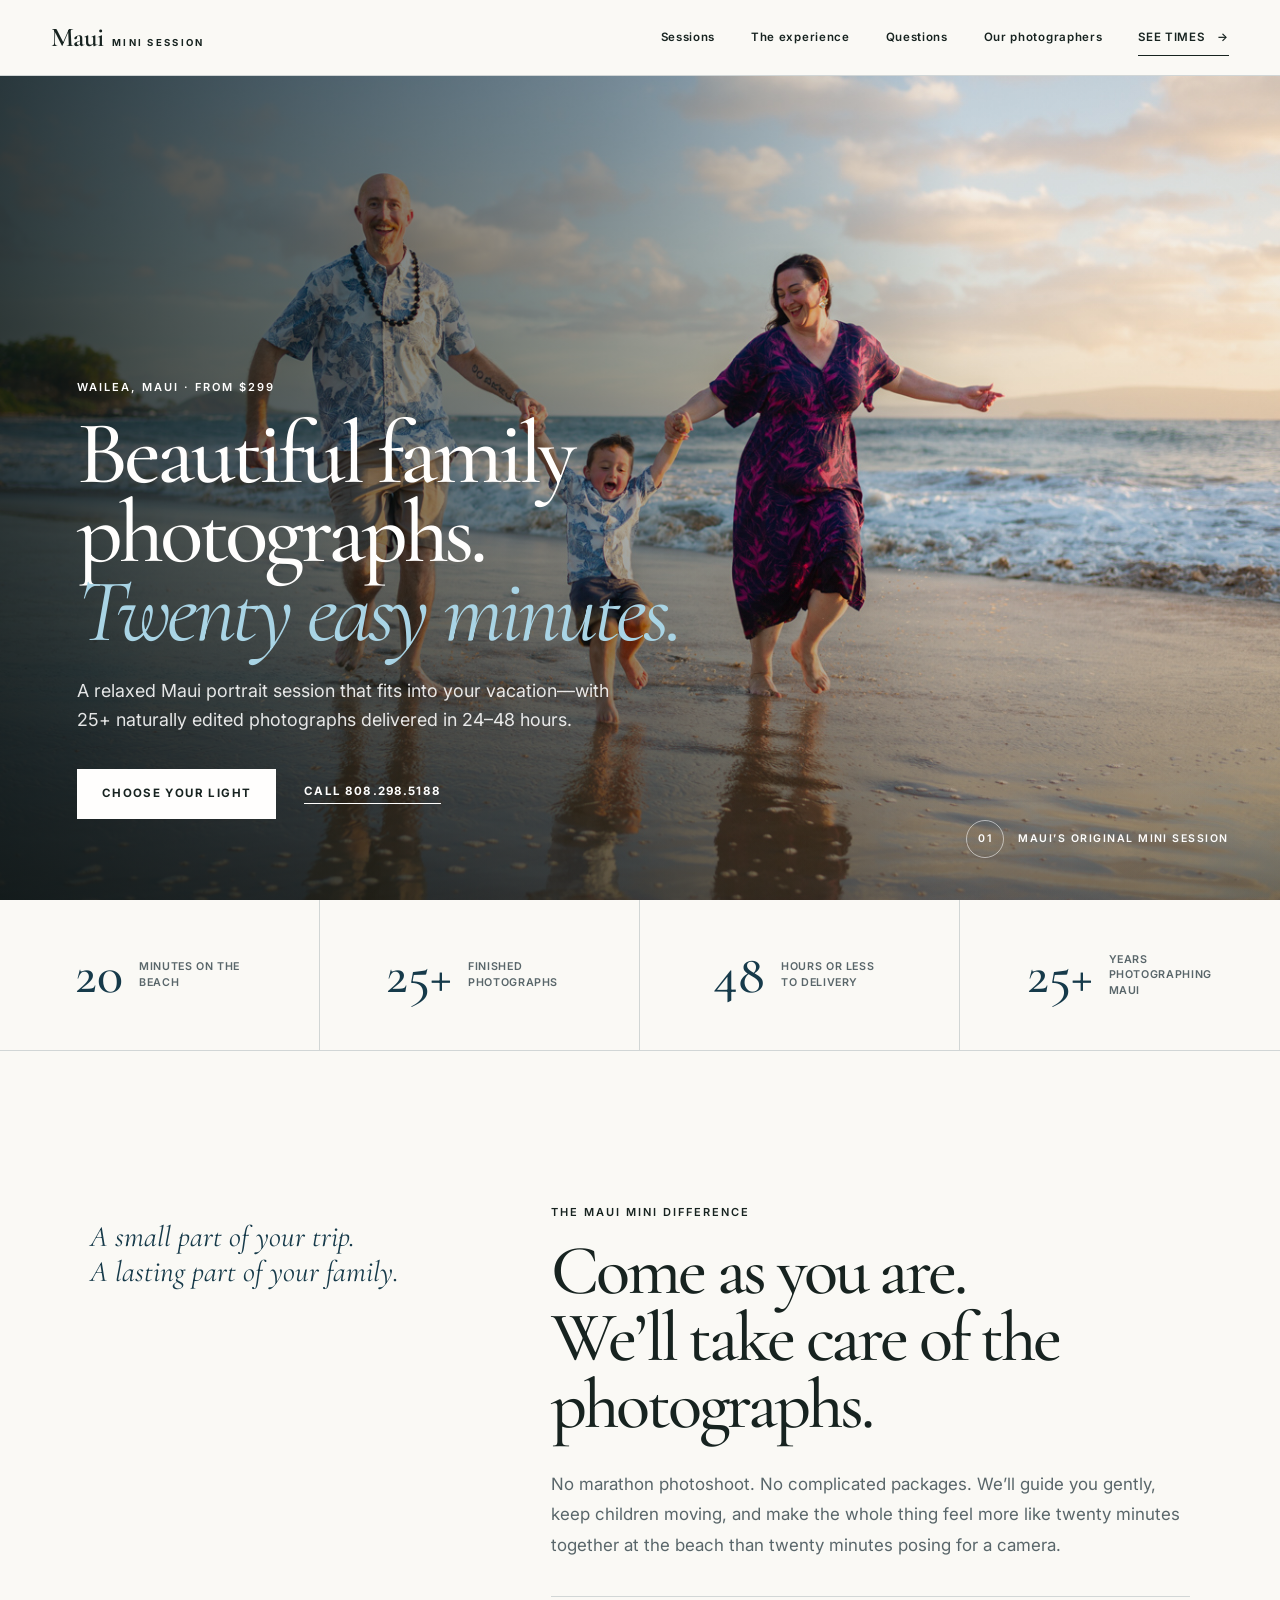
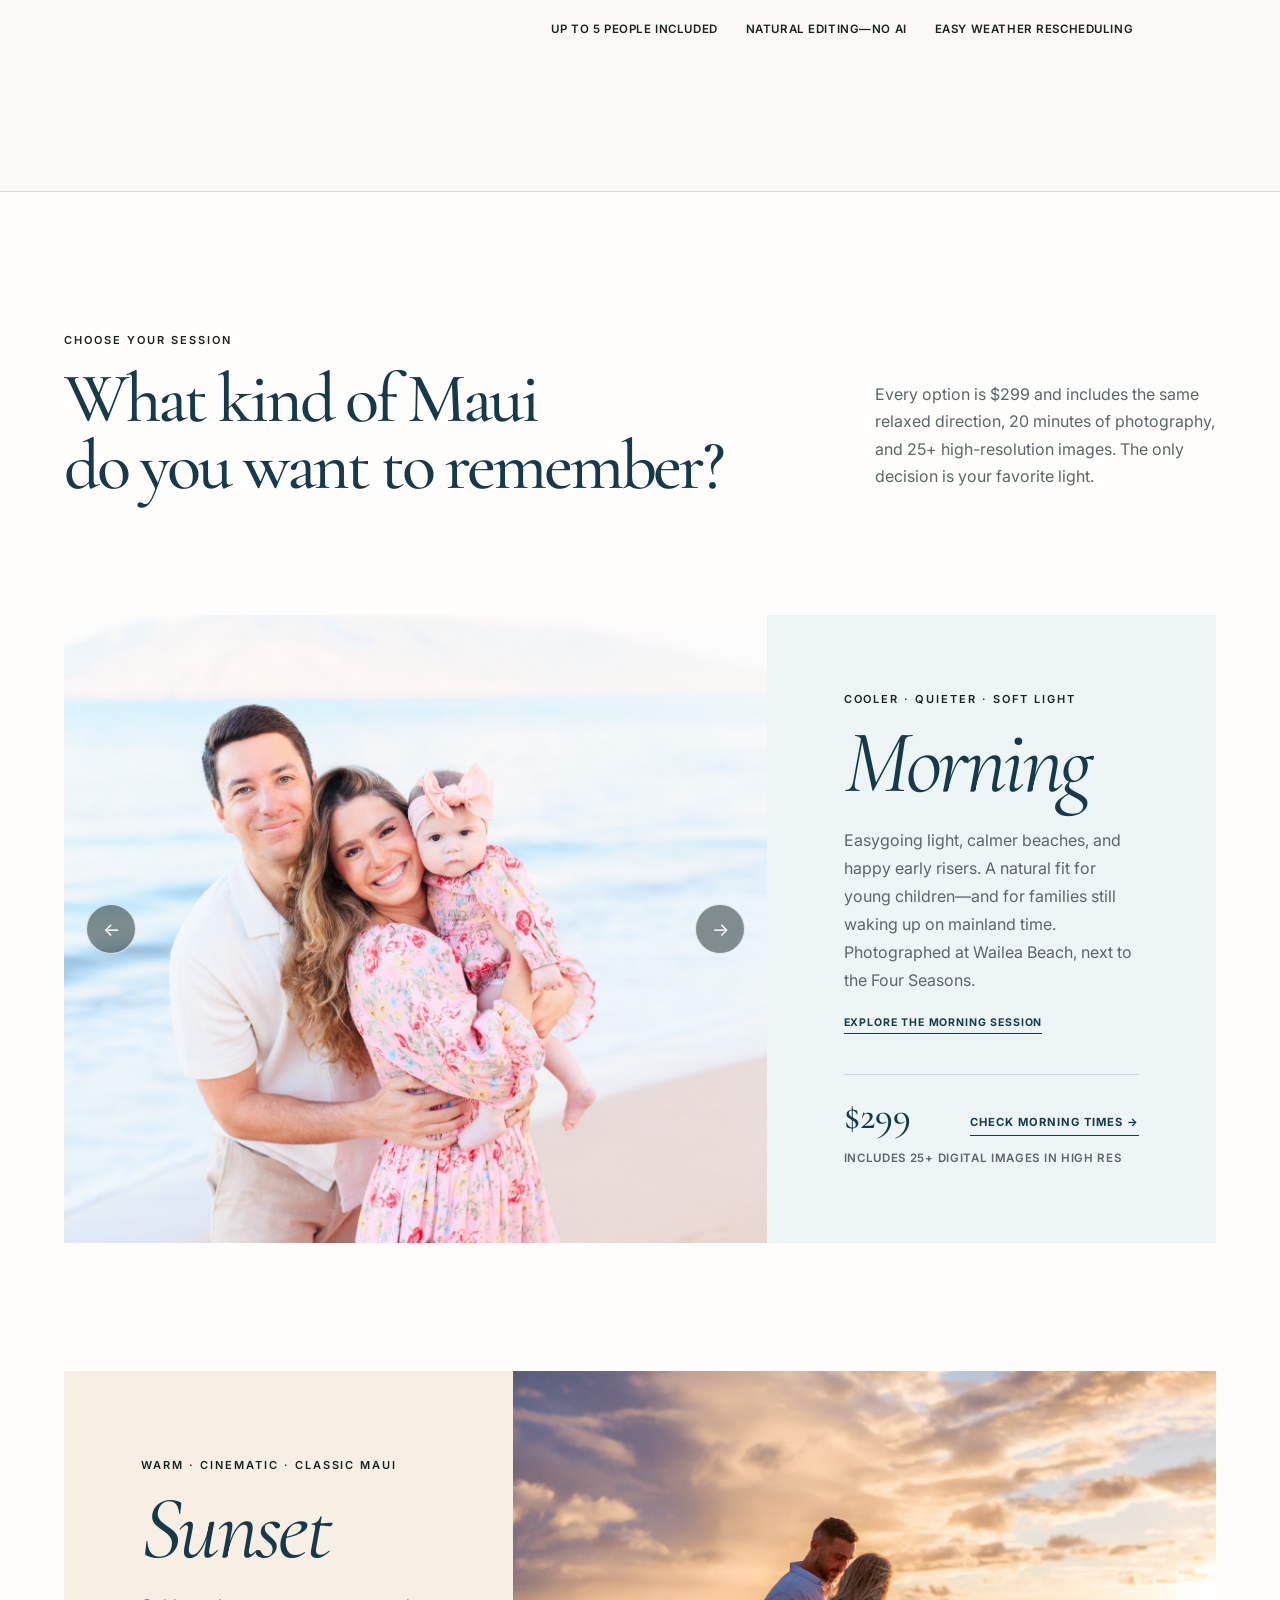
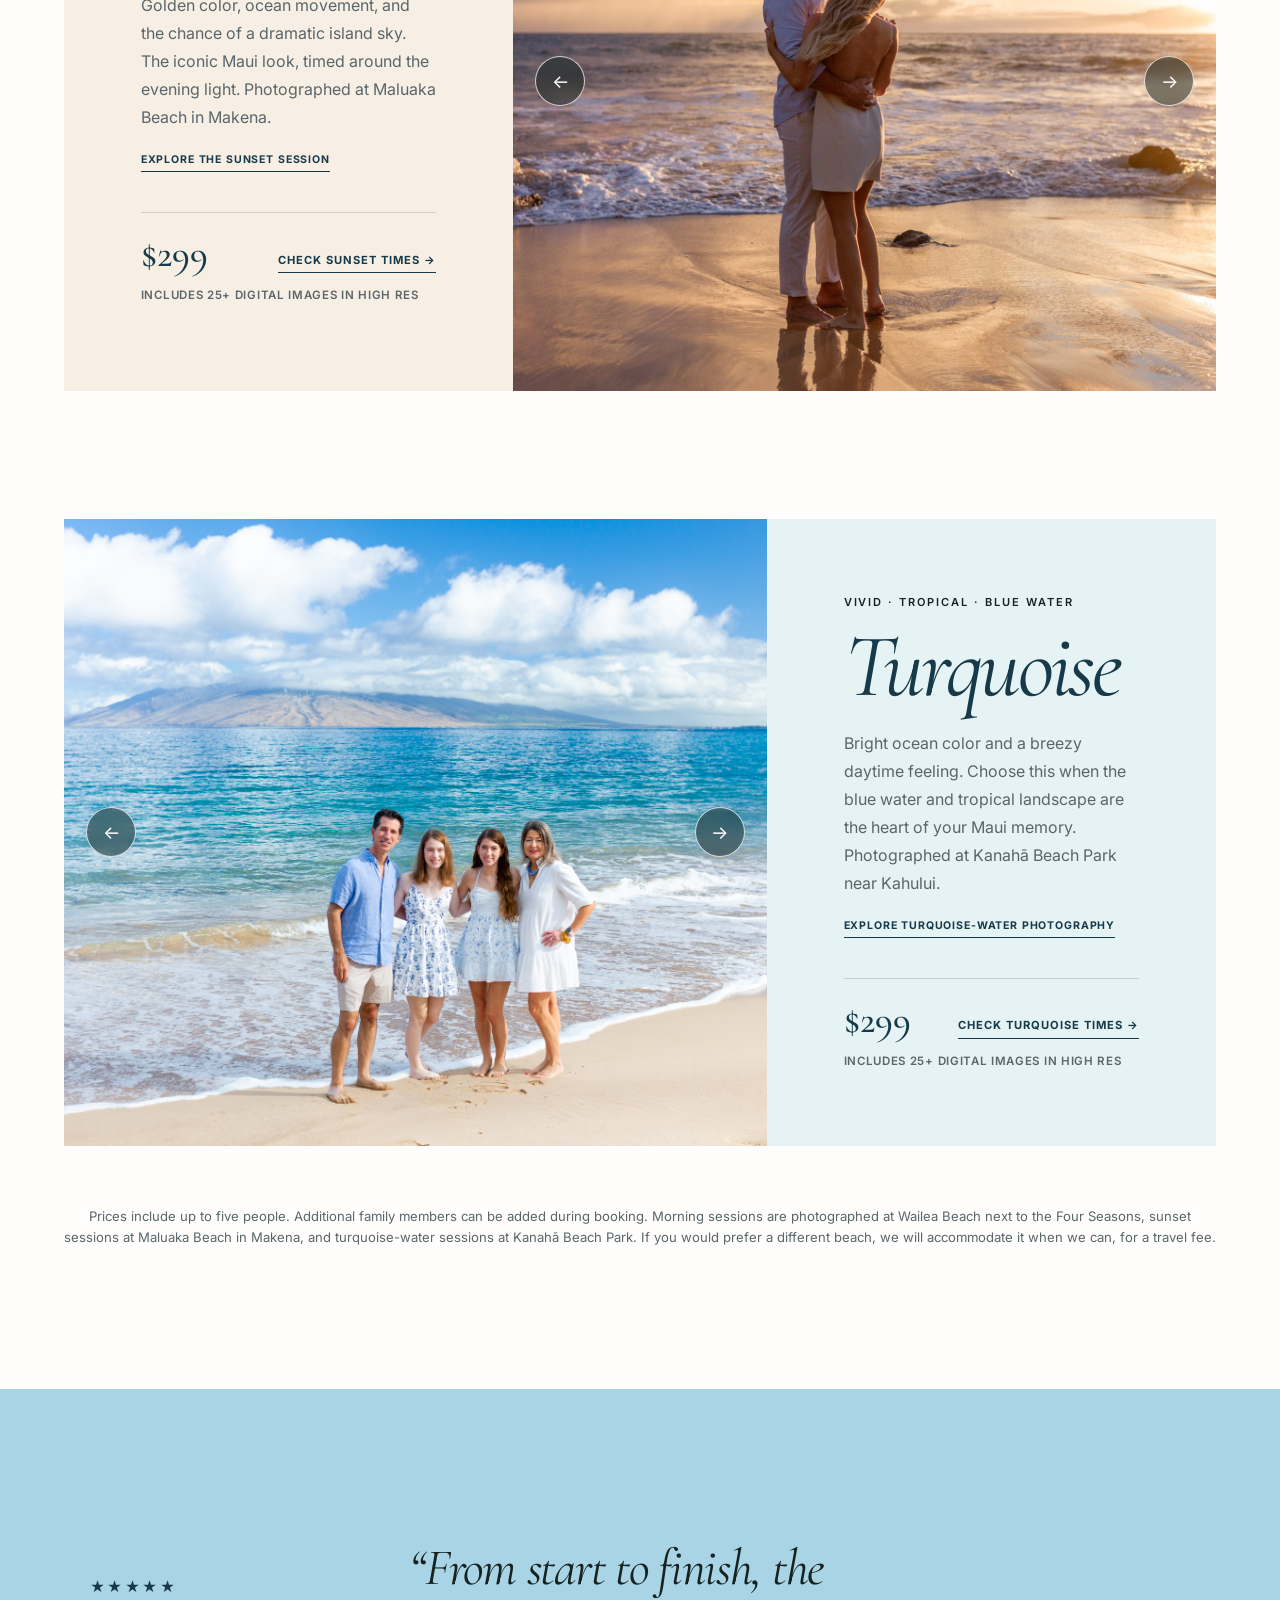
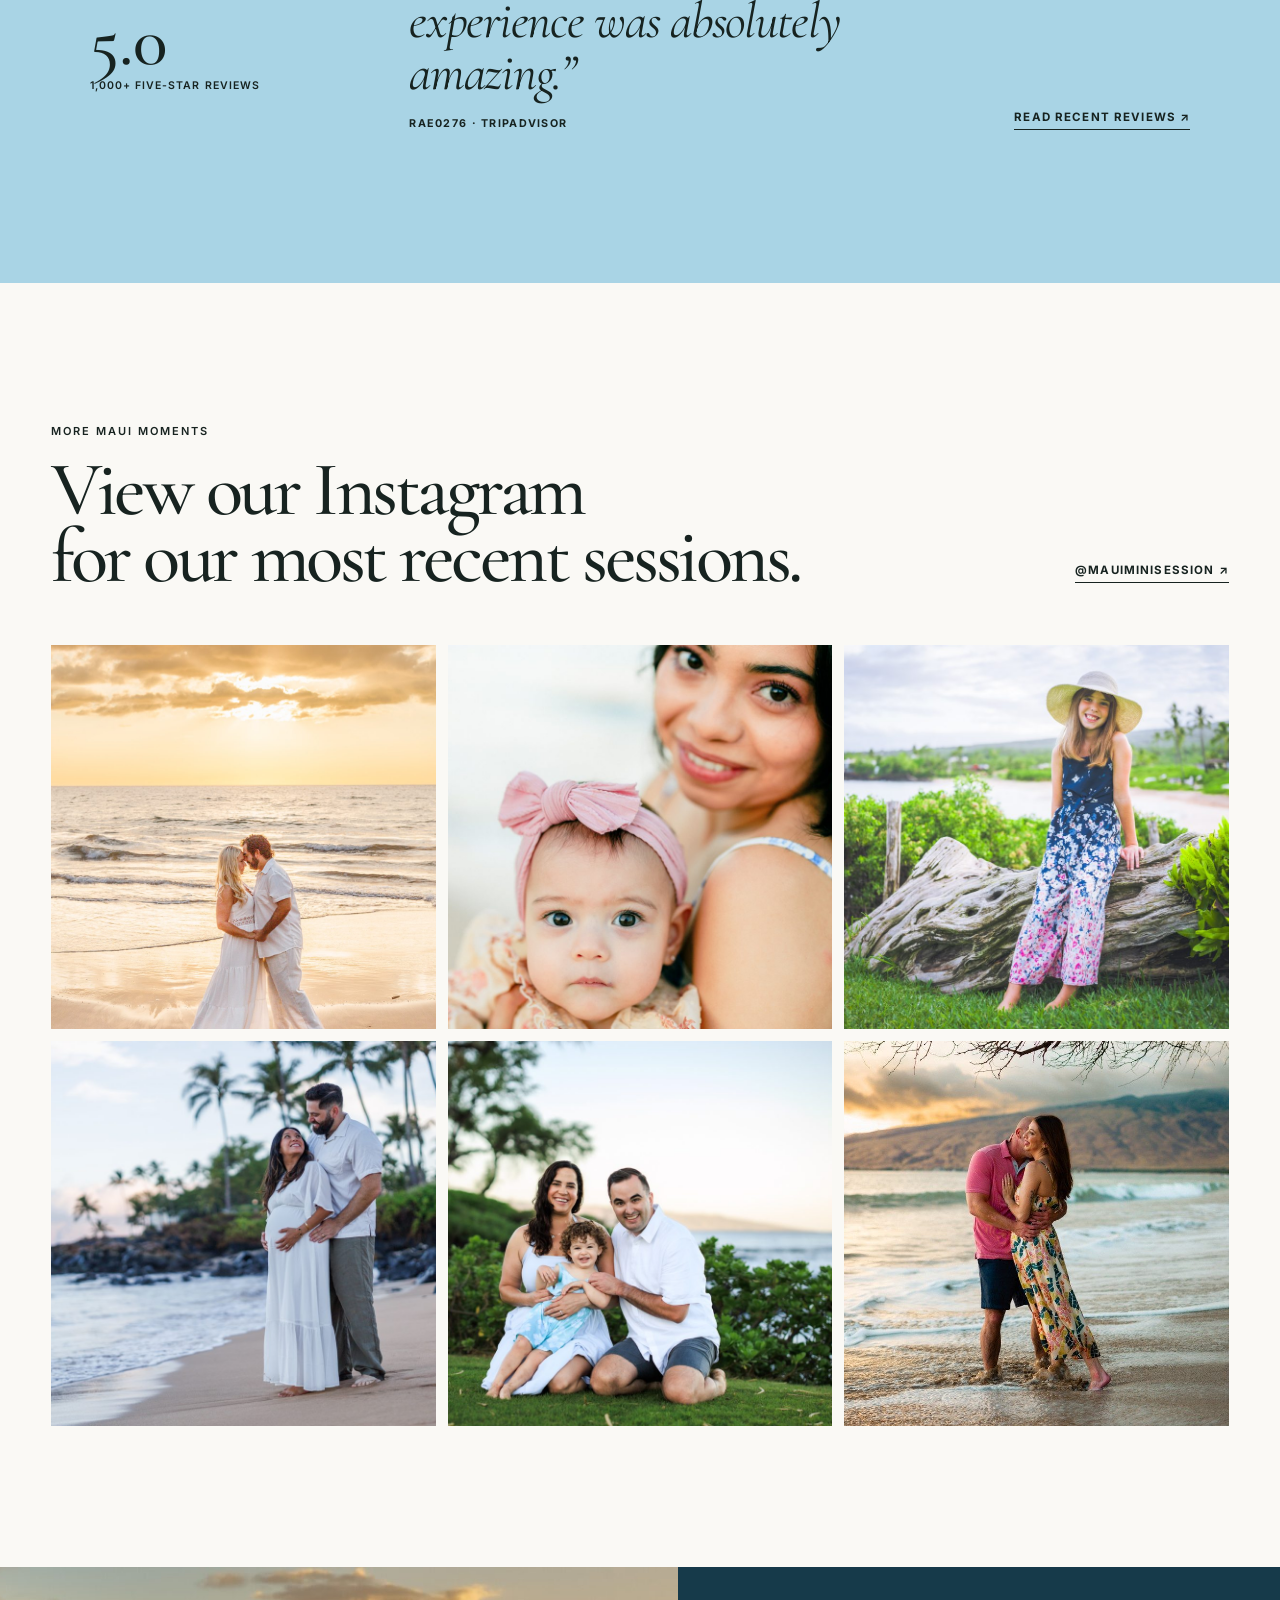
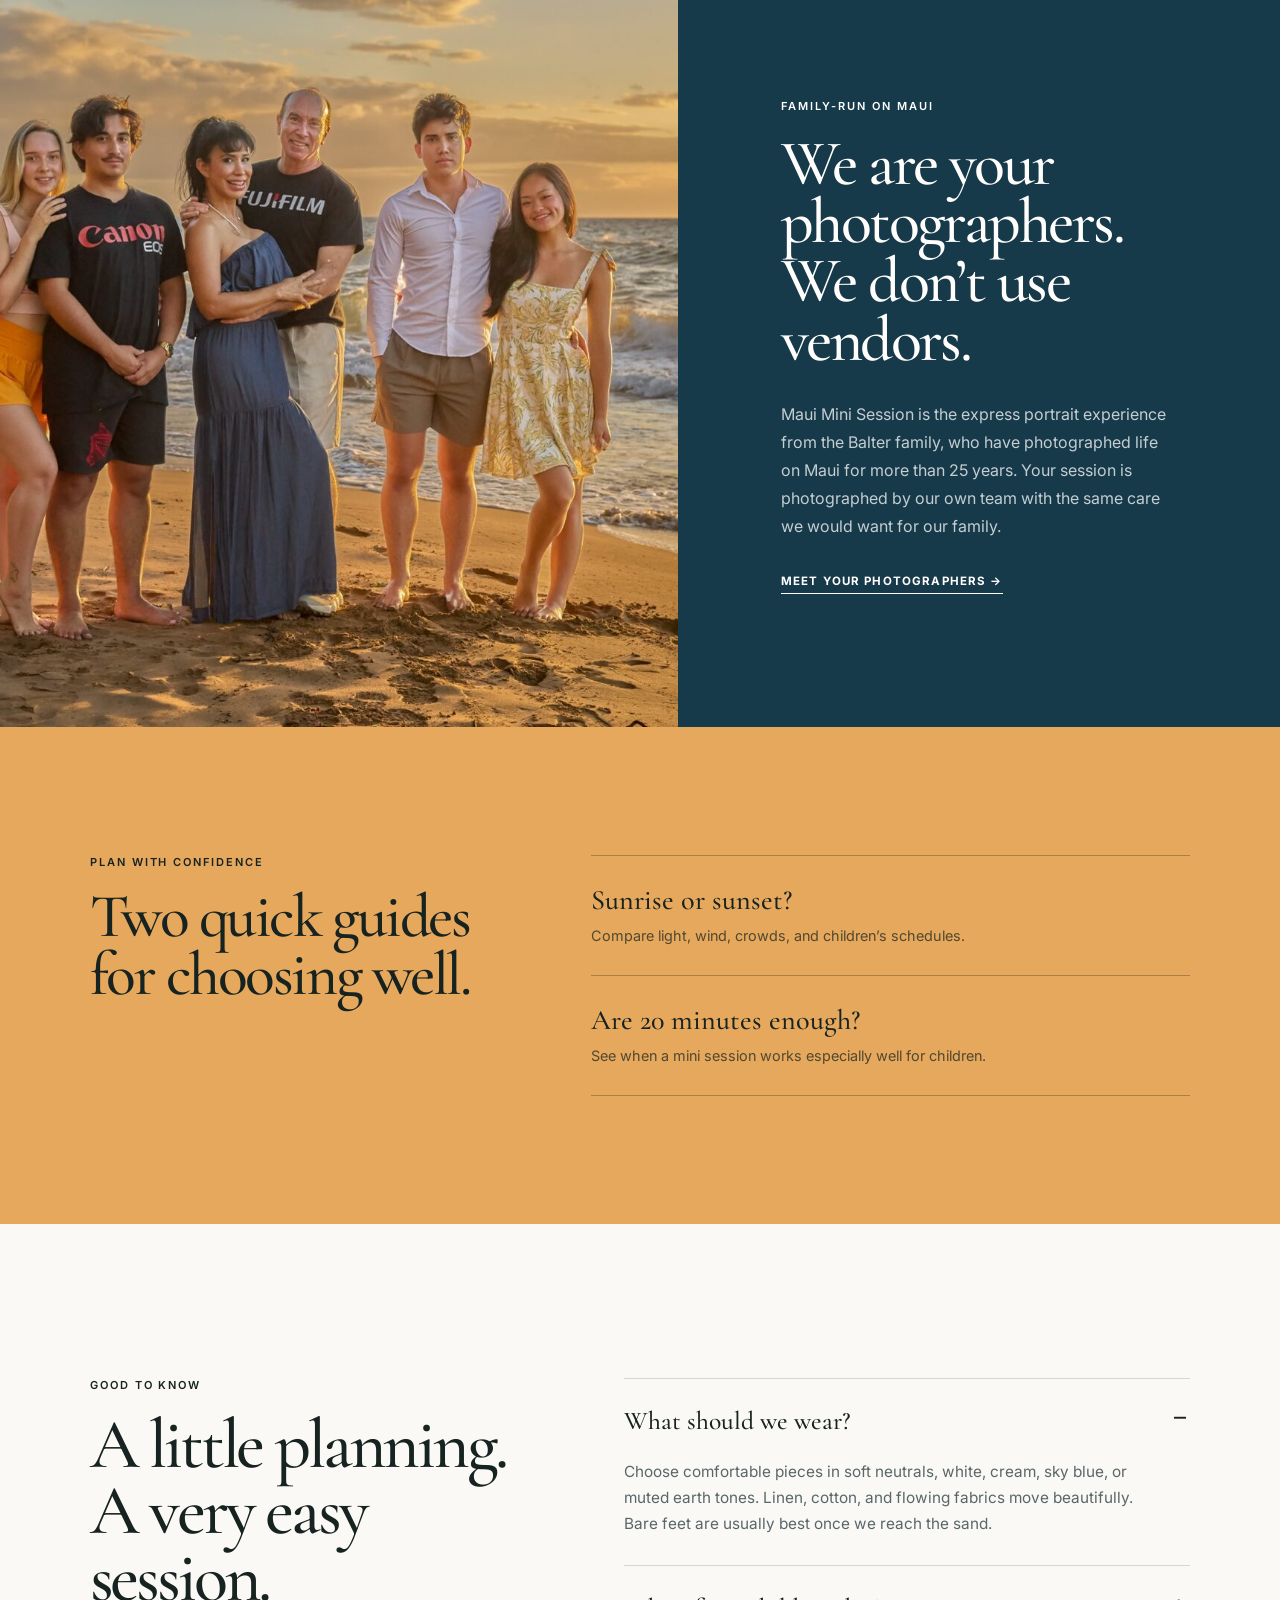
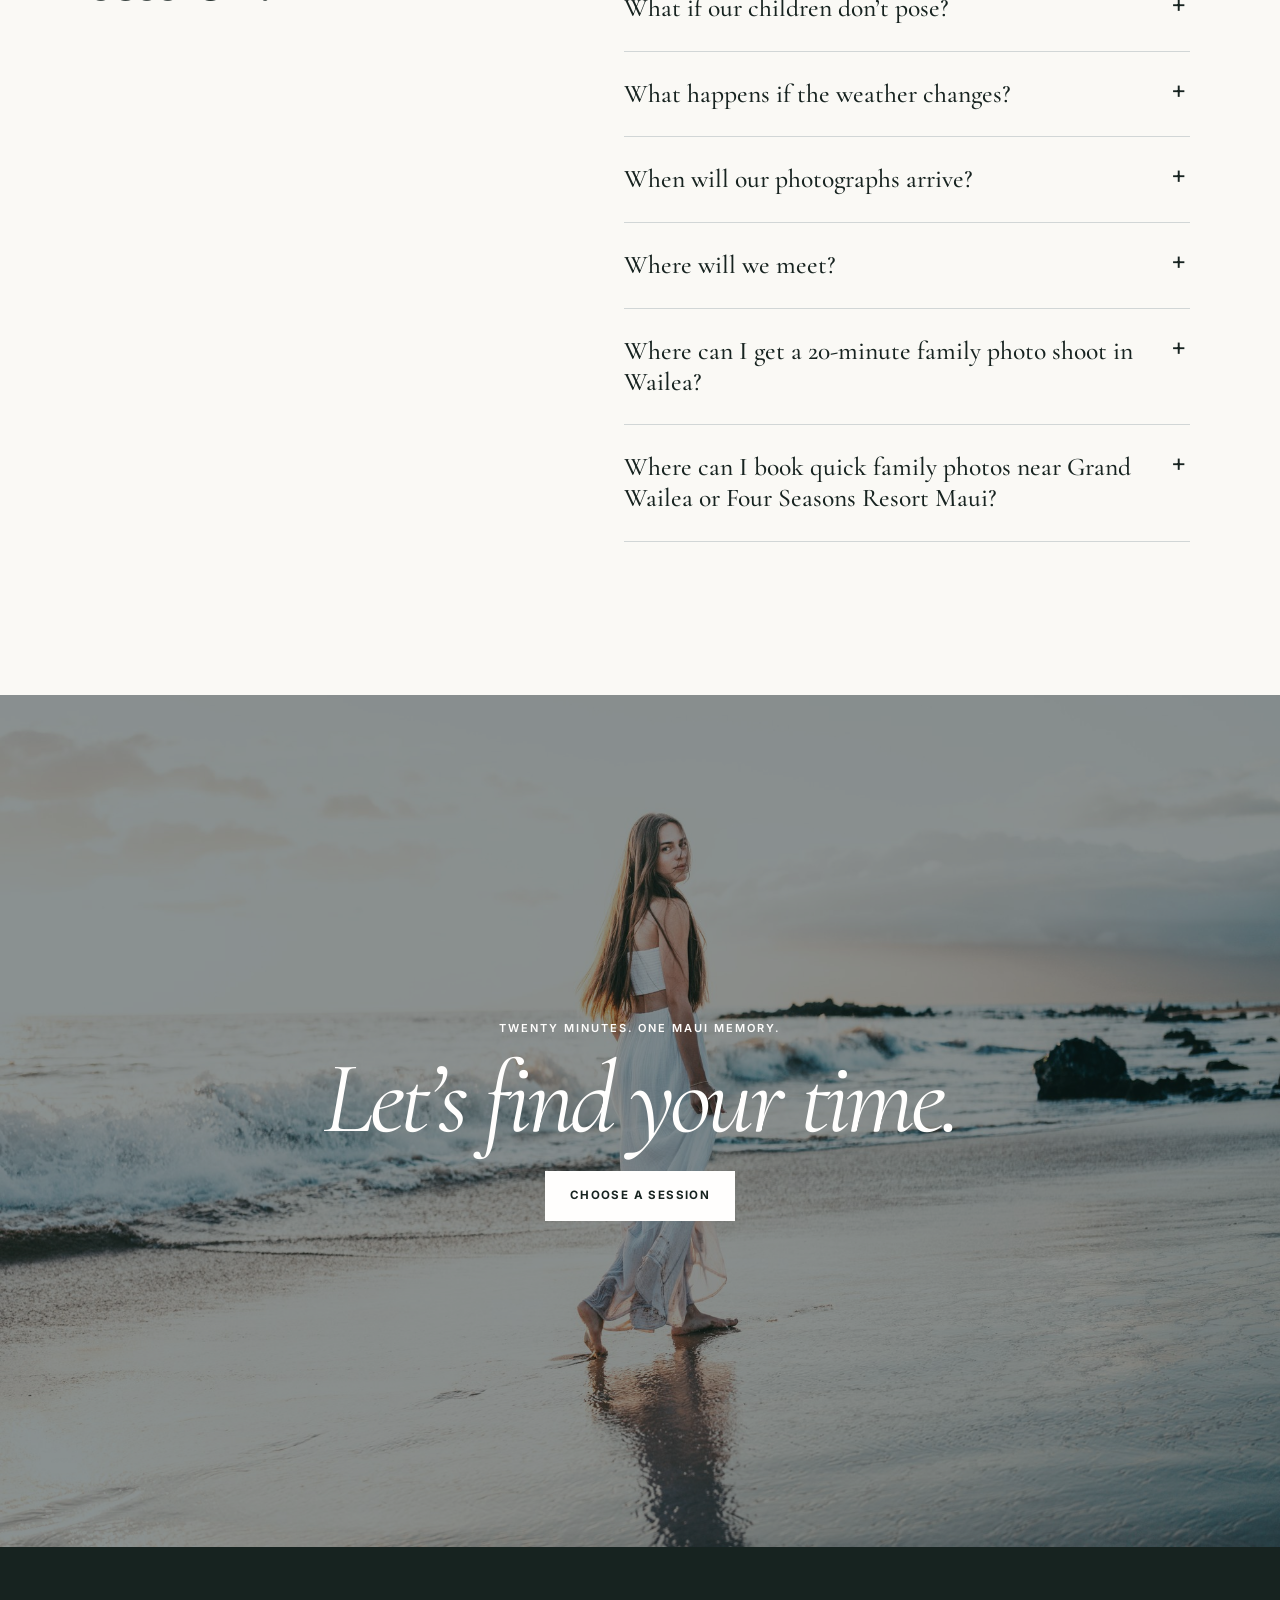
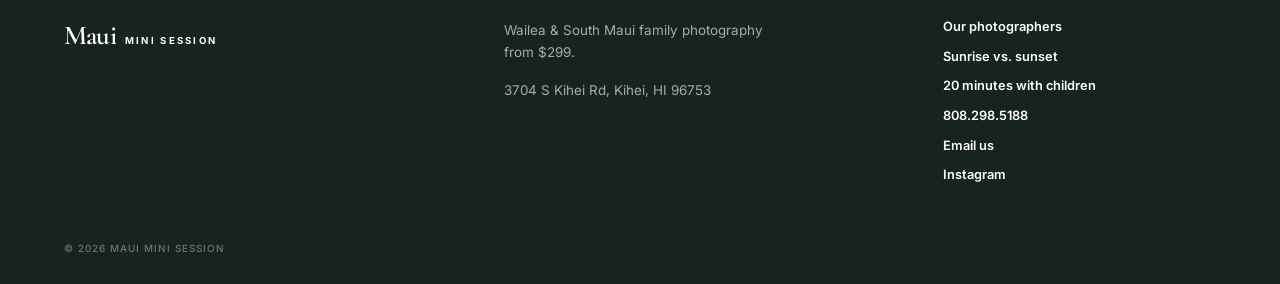
==== commit a200e4db: "Refresh Instagram feed" ====
--- a/index.html
+++ b/index.html
@@ -353,12 +353,12 @@
     </div>
     <div class="instagram-grid">
       <!-- instagram-feed:start -->
+      <a href="https://www.instagram.com/p/Dfm3JVvievV/" target="_blank" rel="noopener"><img src="assets/instagram/ig-18059822774570541.jpg" width="1080" height="1350" alt="You do not need an anniversary or an engagement to have good pictures of the two of you." loading="lazy"></a>
       <a href="https://www.instagram.com/p/Dfcj9BECcGq/" target="_blank" rel="noopener"><img src="assets/instagram/ig-18135350980743090.jpg" width="1200" height="800" alt="It is worth being in the picture with your family instead of always being the one taking it." loading="lazy"></a>
       <a href="https://www.instagram.com/p/DfAPNlSif5q/" target="_blank" rel="noopener"><img src="assets/instagram/ig-18362061901218879.jpg" width="1200" height="799" alt="There is a brightness the sky has no hand in, and it belongs to the people who belong to each other." loading="lazy"></a>
       <a href="https://www.instagram.com/p/De9qaZ2mBve/" target="_blank" rel="noopener"><img src="assets/instagram/ig-18121019461989222.jpg" width="1200" height="800" alt="The welcome a family makes is early-ready, morning-sure, and waiting long before the welcomed arrive." loading="lazy"></a>
       <a href="https://www.instagram.com/p/Dewya51CRvO/" target="_blank" rel="noopener"><img src="assets/instagram/ig-17926952421428635.jpg" width="1200" height="800" alt="Before the day belongs to anyone else it belongs to them, sea-washed and new-lit and good." loading="lazy"></a>
       <a href="https://www.instagram.com/p/DeUdr5YCUfO/" target="_blank" rel="noopener"><img src="assets/instagram/ig-17988914181113074.jpg" width="720" height="1082" alt="Praise the slow gold going of a day that keeps nothing back and gives its last and best to the two who stayed for it." loading="lazy"></a>
-      <a href="https://www.instagram.com/p/DePUFkNoDTp/" target="_blank" rel="noopener"><img src="assets/instagram/ig-18165125686470908.jpg" width="720" height="1080" alt="First-light, fresh-waked, the morning gathers a family in and is in no hurry at all to let them go." loading="lazy"></a>
       <!-- instagram-feed:end -->
     </div>
   </section>
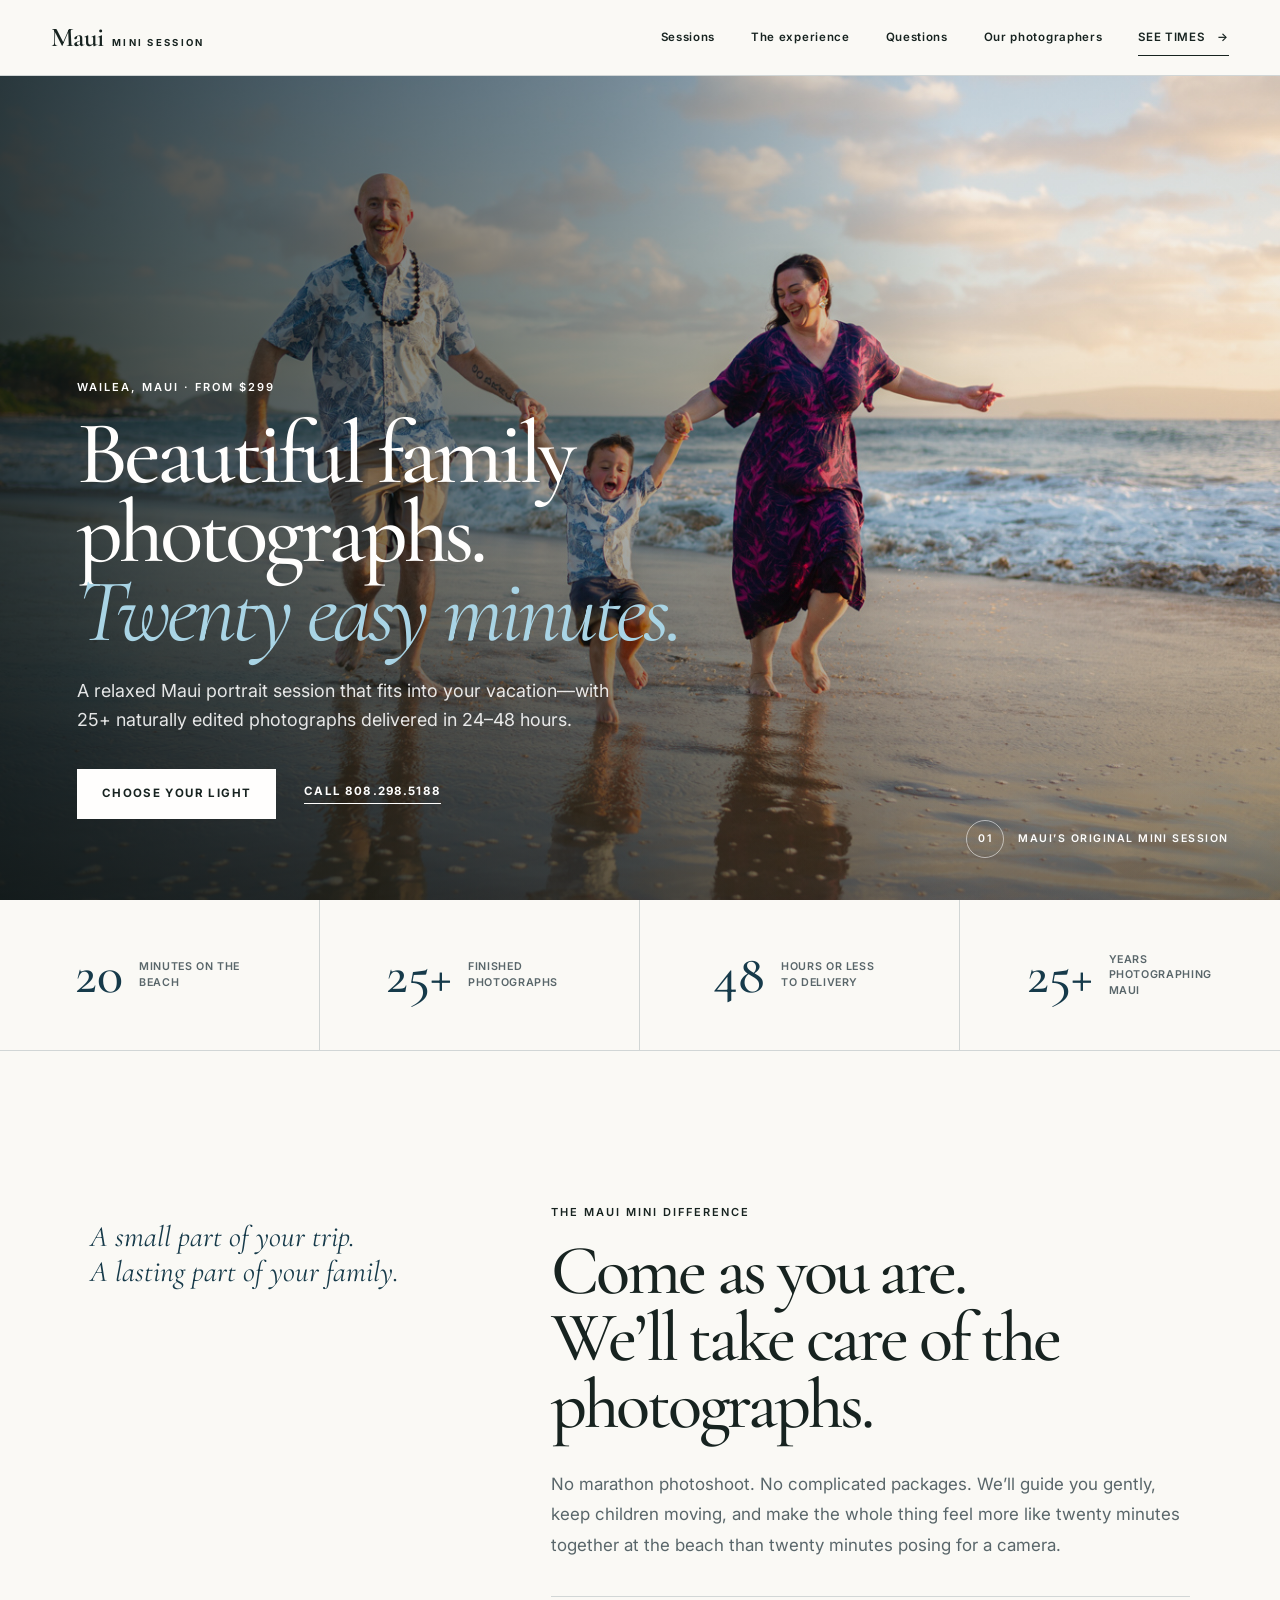
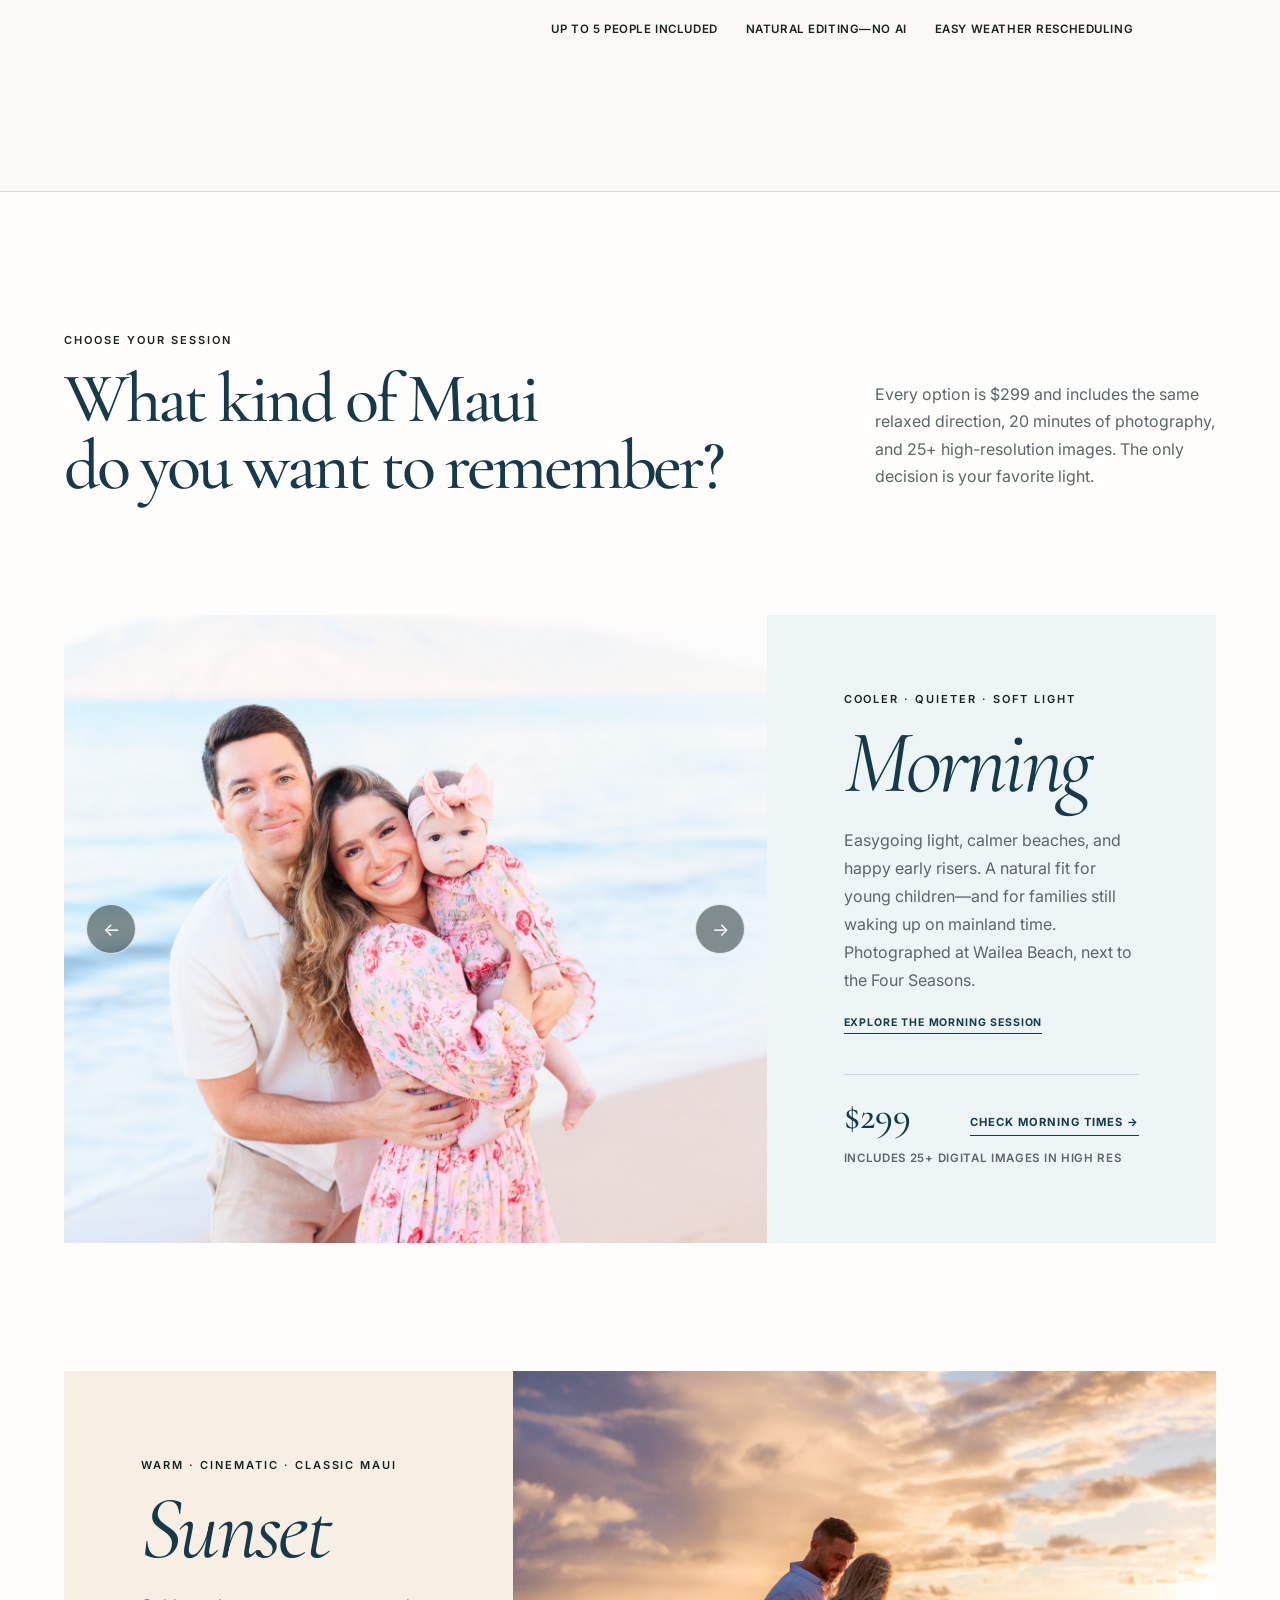
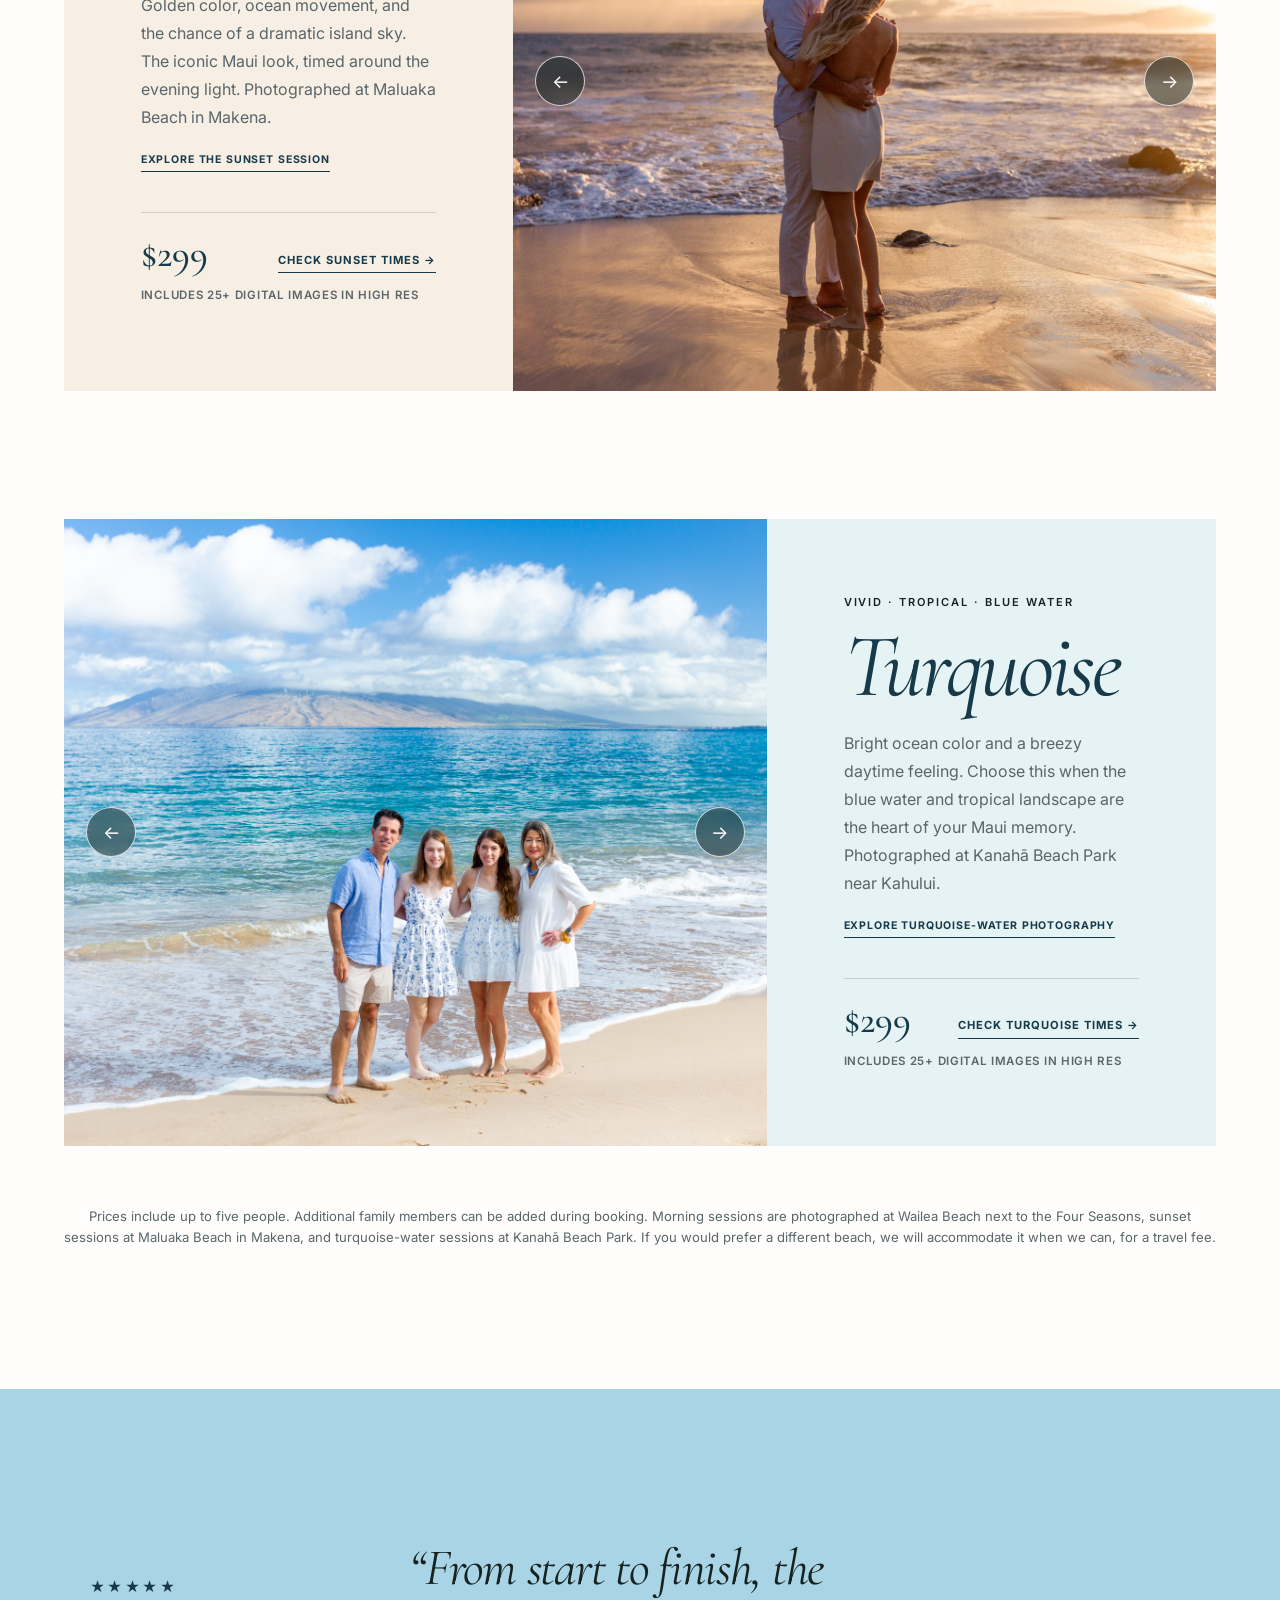
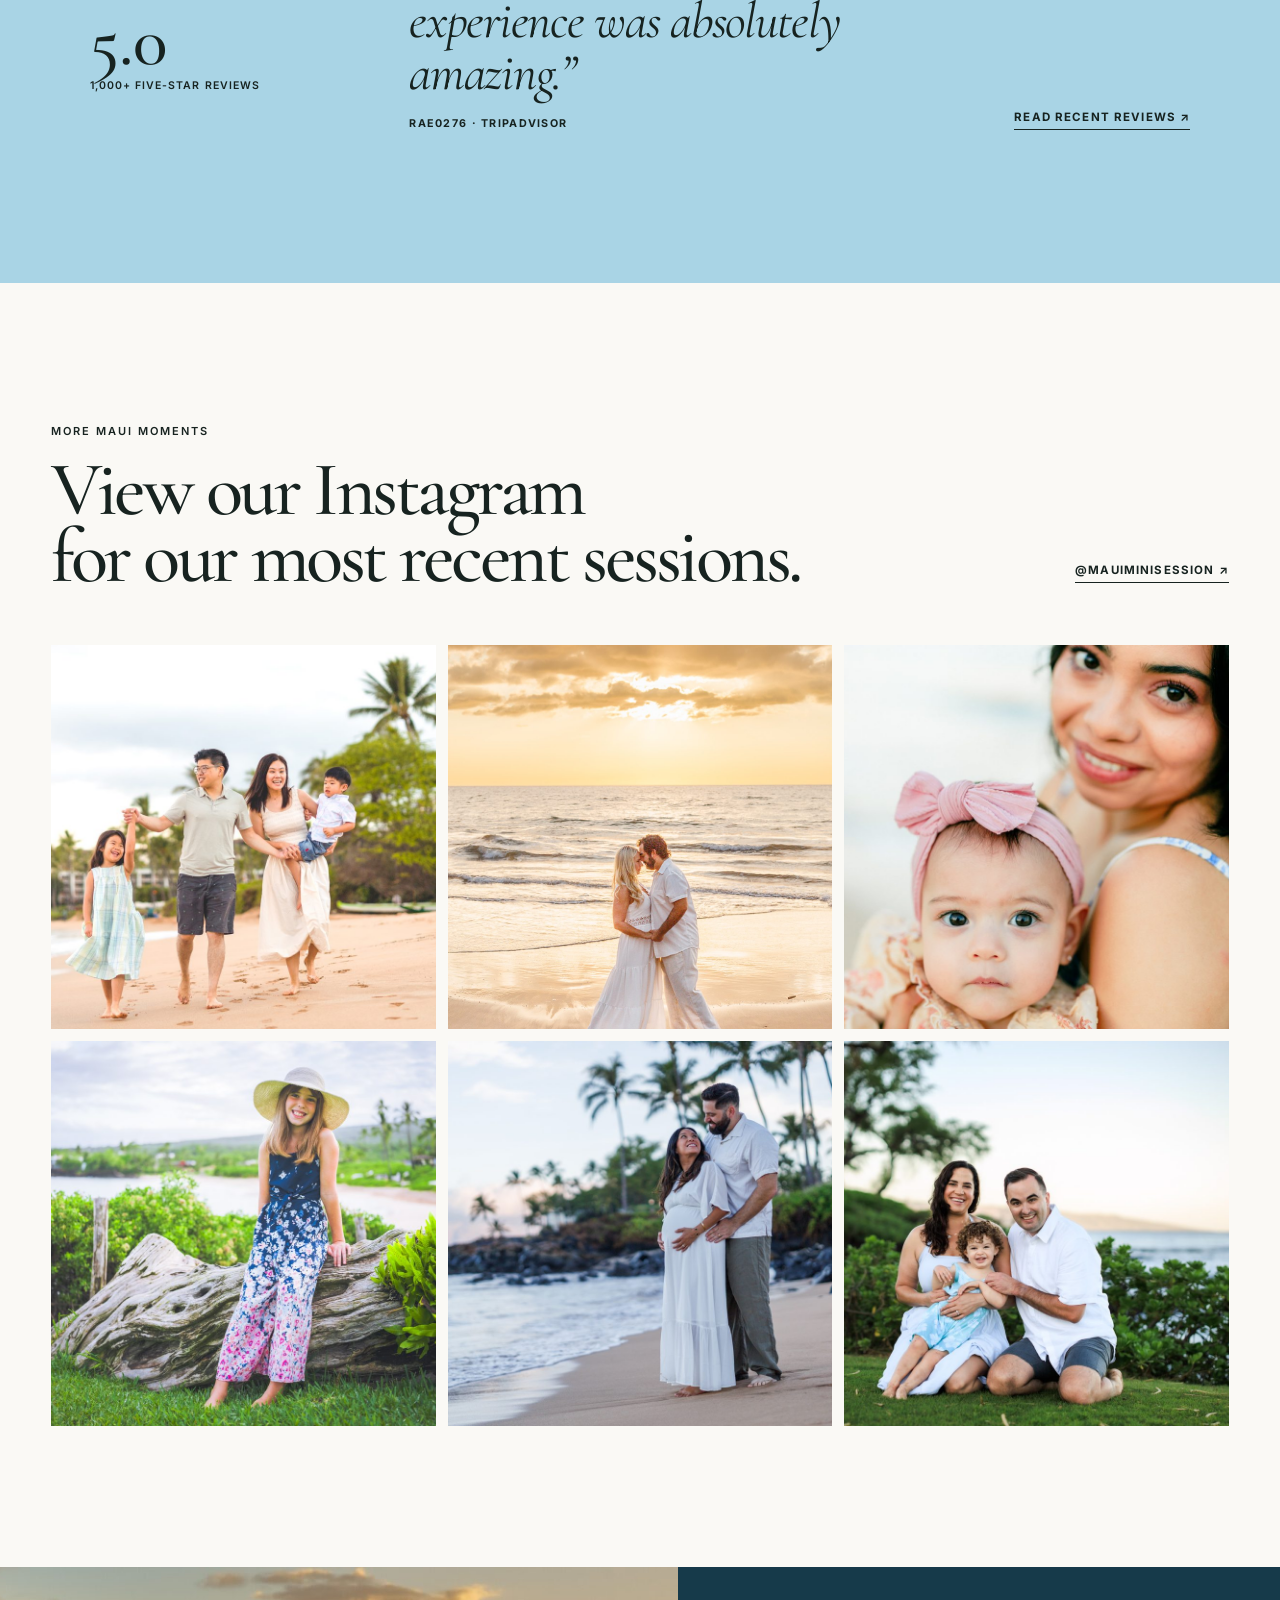
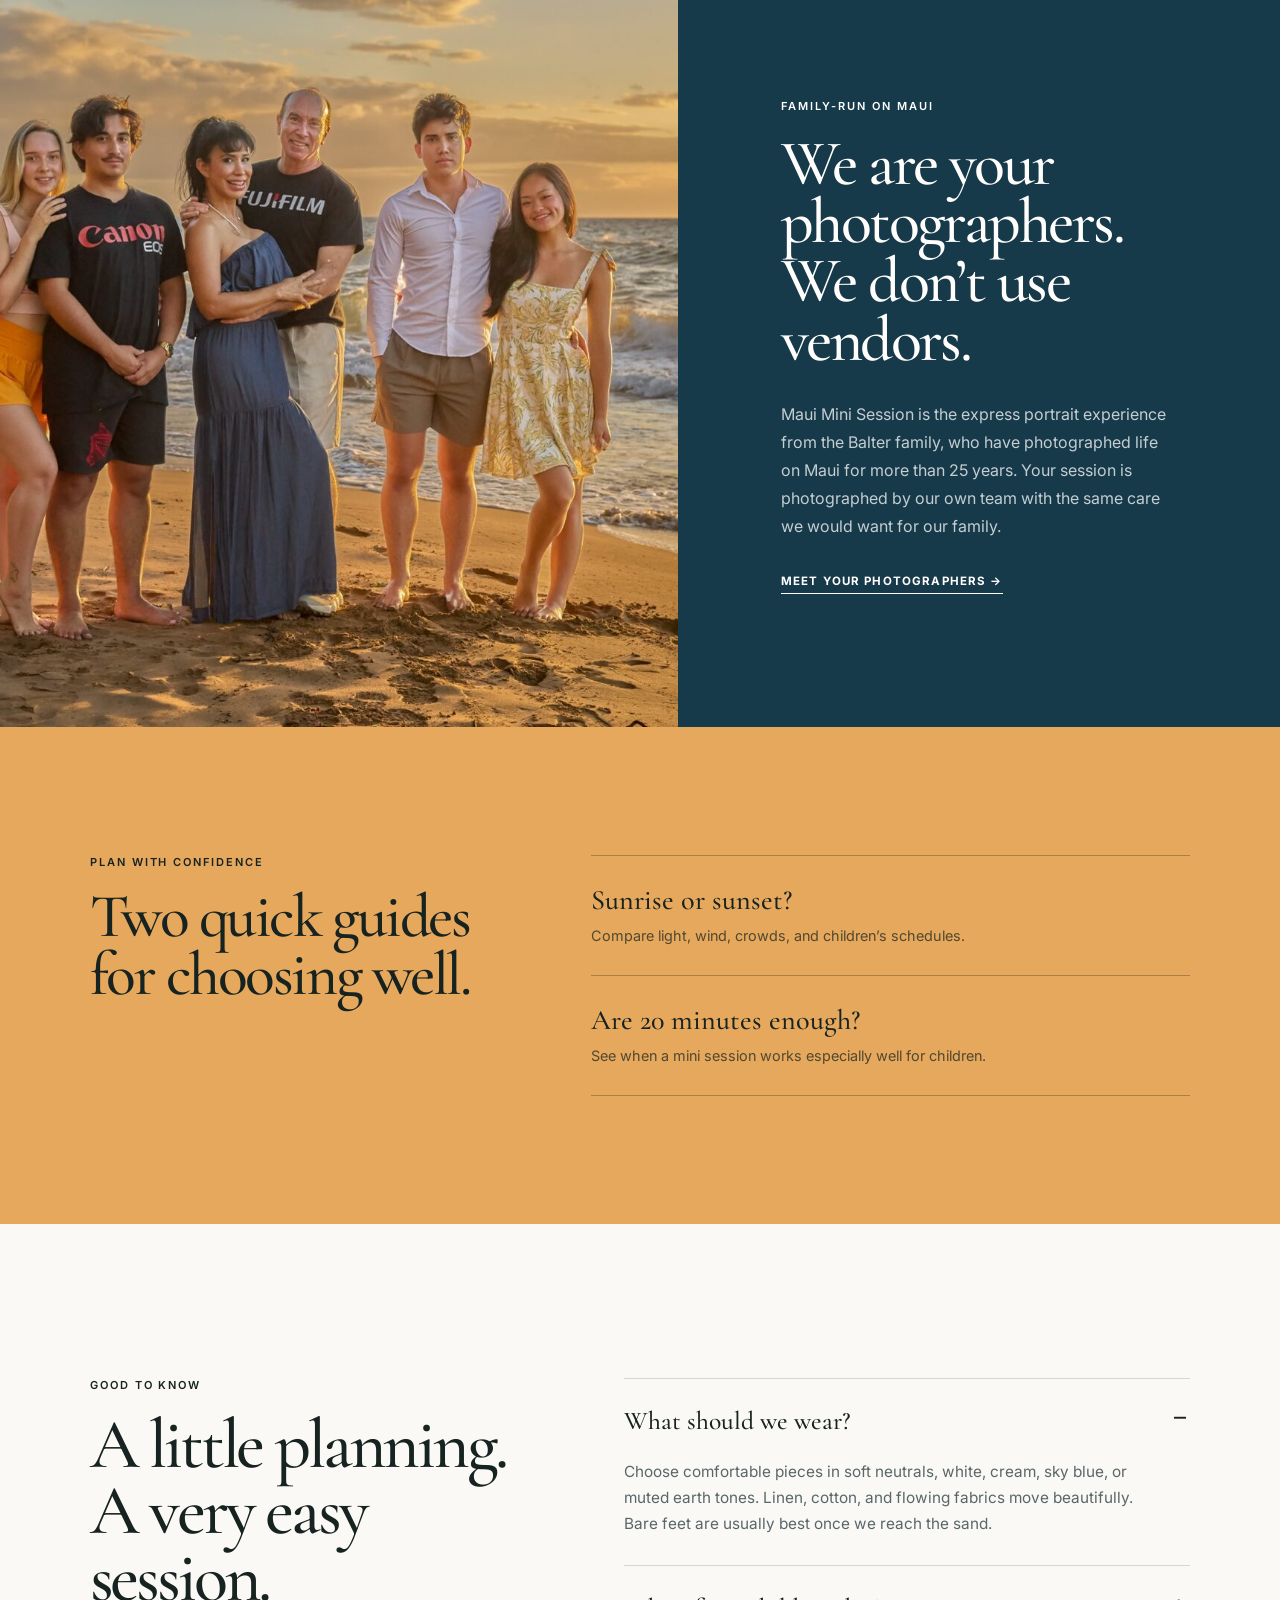
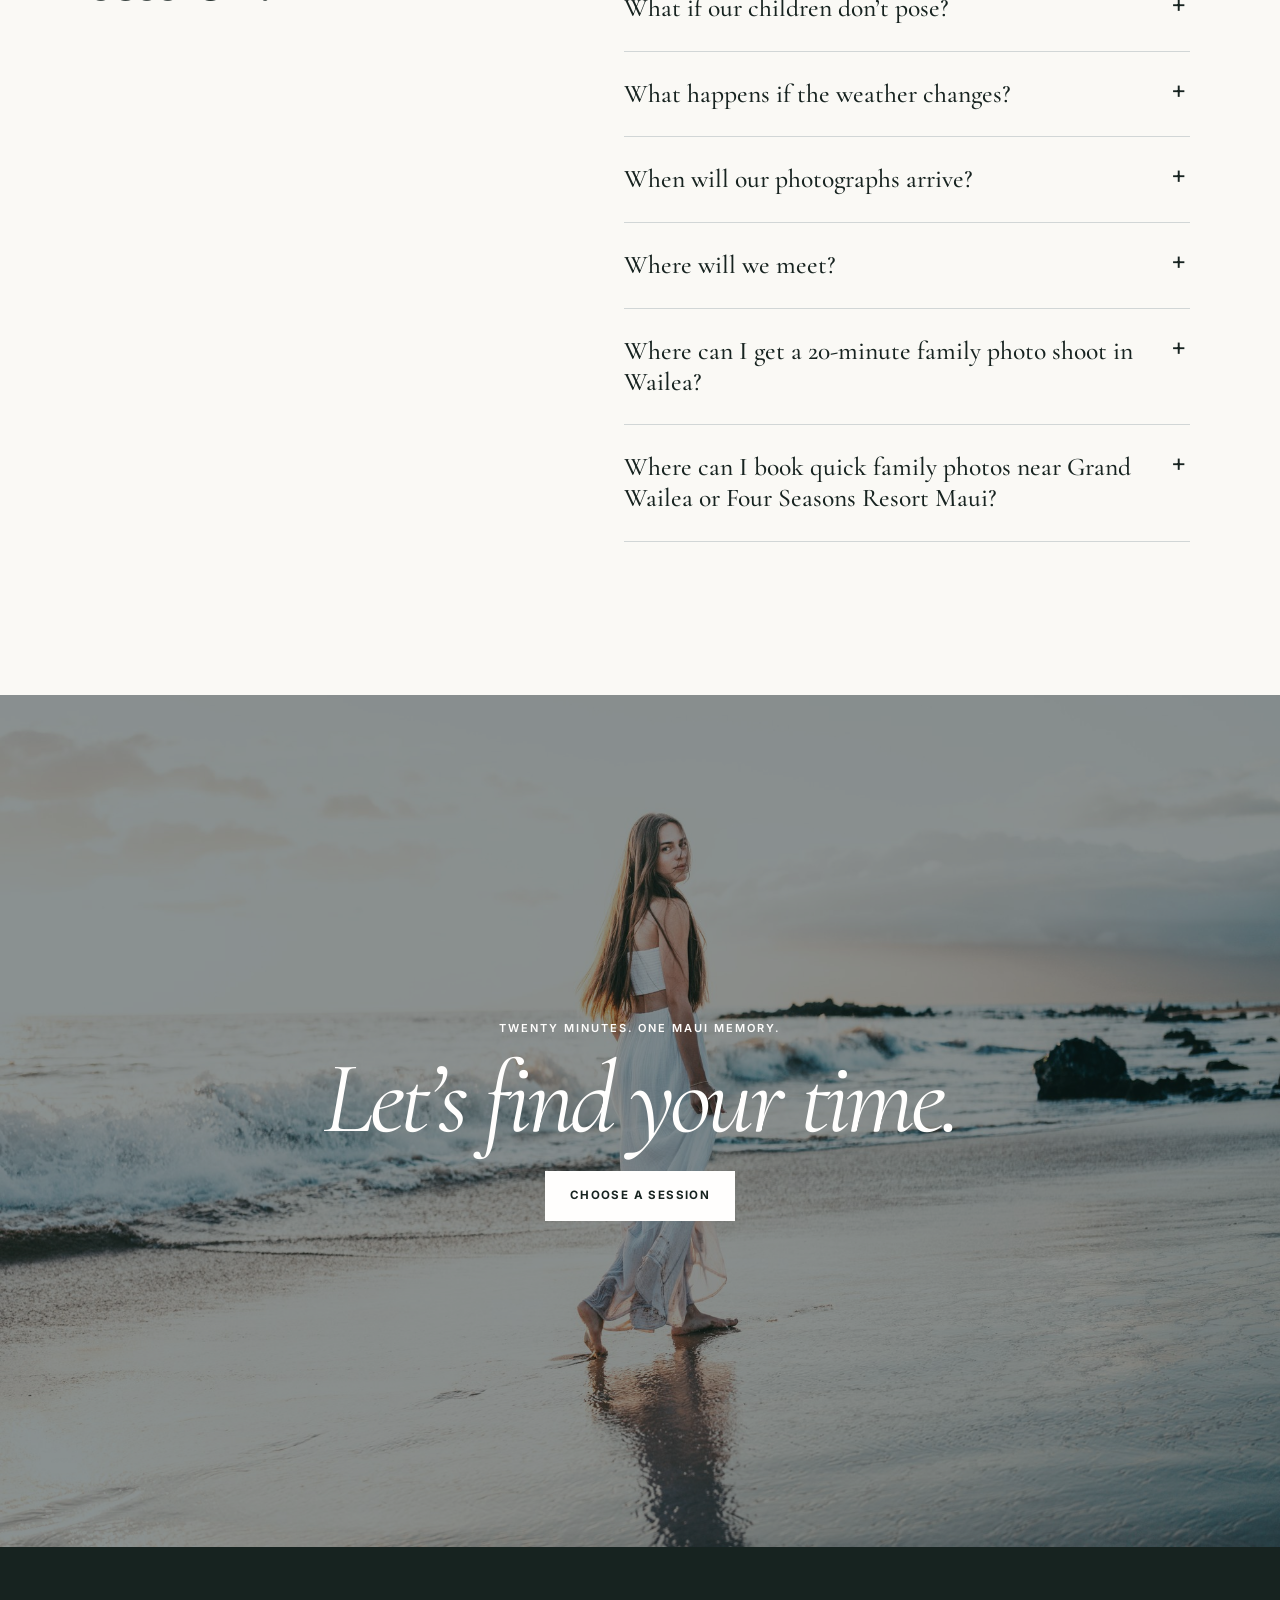
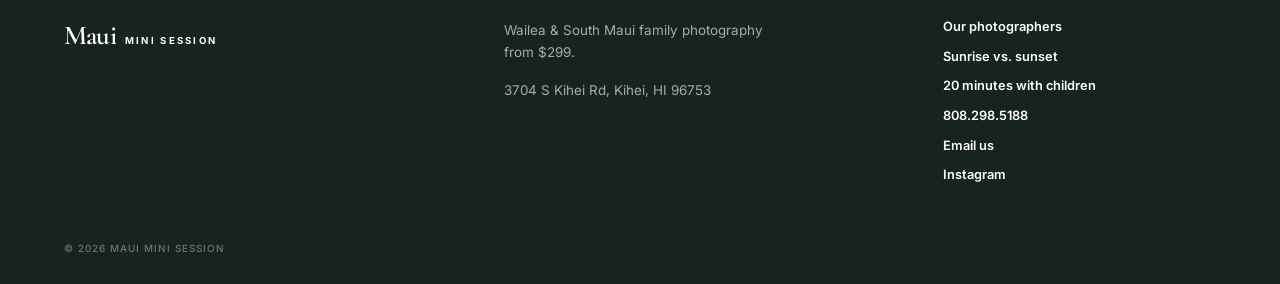
==== commit 1f14b287: "Refresh Instagram feed" ====
--- a/index.html
+++ b/index.html
@@ -353,12 +353,12 @@
     </div>
     <div class="instagram-grid">
       <!-- instagram-feed:start -->
+      <a href="https://www.instagram.com/p/DfsAugNCbFp/" target="_blank" rel="noopener"><img src="assets/instagram/ig-18122586235946830.jpg" width="1200" height="800" alt="Having one good picture of everyone together is worth getting up early for." loading="lazy"></a>
       <a href="https://www.instagram.com/p/Dfm3JVvievV/" target="_blank" rel="noopener"><img src="assets/instagram/ig-18059822774570541.jpg" width="1080" height="1350" alt="You do not need an anniversary or an engagement to have good pictures of the two of you." loading="lazy"></a>
       <a href="https://www.instagram.com/p/Dfcj9BECcGq/" target="_blank" rel="noopener"><img src="assets/instagram/ig-18135350980743090.jpg" width="1200" height="800" alt="It is worth being in the picture with your family instead of always being the one taking it." loading="lazy"></a>
       <a href="https://www.instagram.com/p/DfAPNlSif5q/" target="_blank" rel="noopener"><img src="assets/instagram/ig-18362061901218879.jpg" width="1200" height="799" alt="There is a brightness the sky has no hand in, and it belongs to the people who belong to each other." loading="lazy"></a>
       <a href="https://www.instagram.com/p/De9qaZ2mBve/" target="_blank" rel="noopener"><img src="assets/instagram/ig-18121019461989222.jpg" width="1200" height="800" alt="The welcome a family makes is early-ready, morning-sure, and waiting long before the welcomed arrive." loading="lazy"></a>
       <a href="https://www.instagram.com/p/Dewya51CRvO/" target="_blank" rel="noopener"><img src="assets/instagram/ig-17926952421428635.jpg" width="1200" height="800" alt="Before the day belongs to anyone else it belongs to them, sea-washed and new-lit and good." loading="lazy"></a>
-      <a href="https://www.instagram.com/p/DeUdr5YCUfO/" target="_blank" rel="noopener"><img src="assets/instagram/ig-17988914181113074.jpg" width="720" height="1082" alt="Praise the slow gold going of a day that keeps nothing back and gives its last and best to the two who stayed for it." loading="lazy"></a>
       <!-- instagram-feed:end -->
     </div>
   </section>
@@ -420,6 +420,6 @@
 };
 document.getElementById('year') && (document.getElementById('year').textContent = new Date().getFullYear());
 </script>
-<script src="assets/booking-widget.js?v=20260913-camera-review"></script>
+<script src="assets/booking-widget.js?v=20261112-camera-review"></script>
 <script src="assets/session-tile-slider.js?v=20260902-editorial-redesign"></script>
 </body></html>
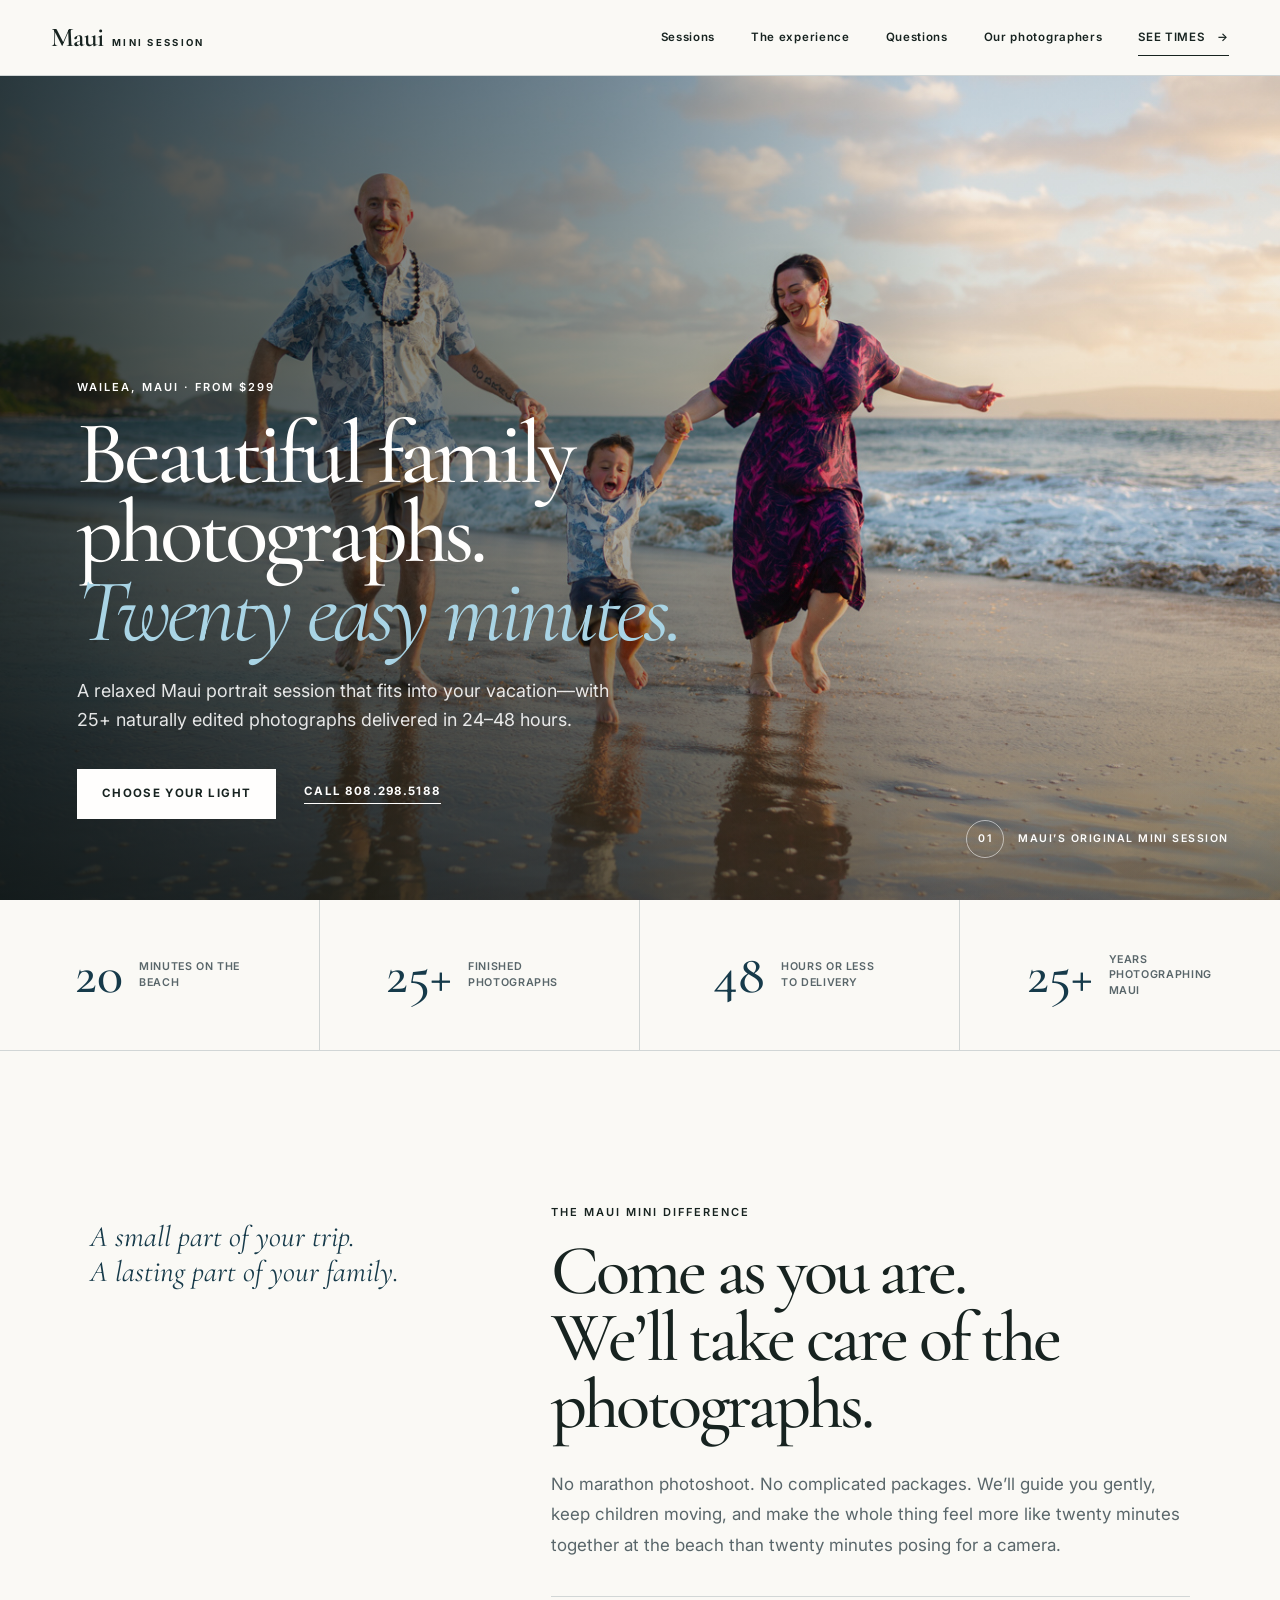
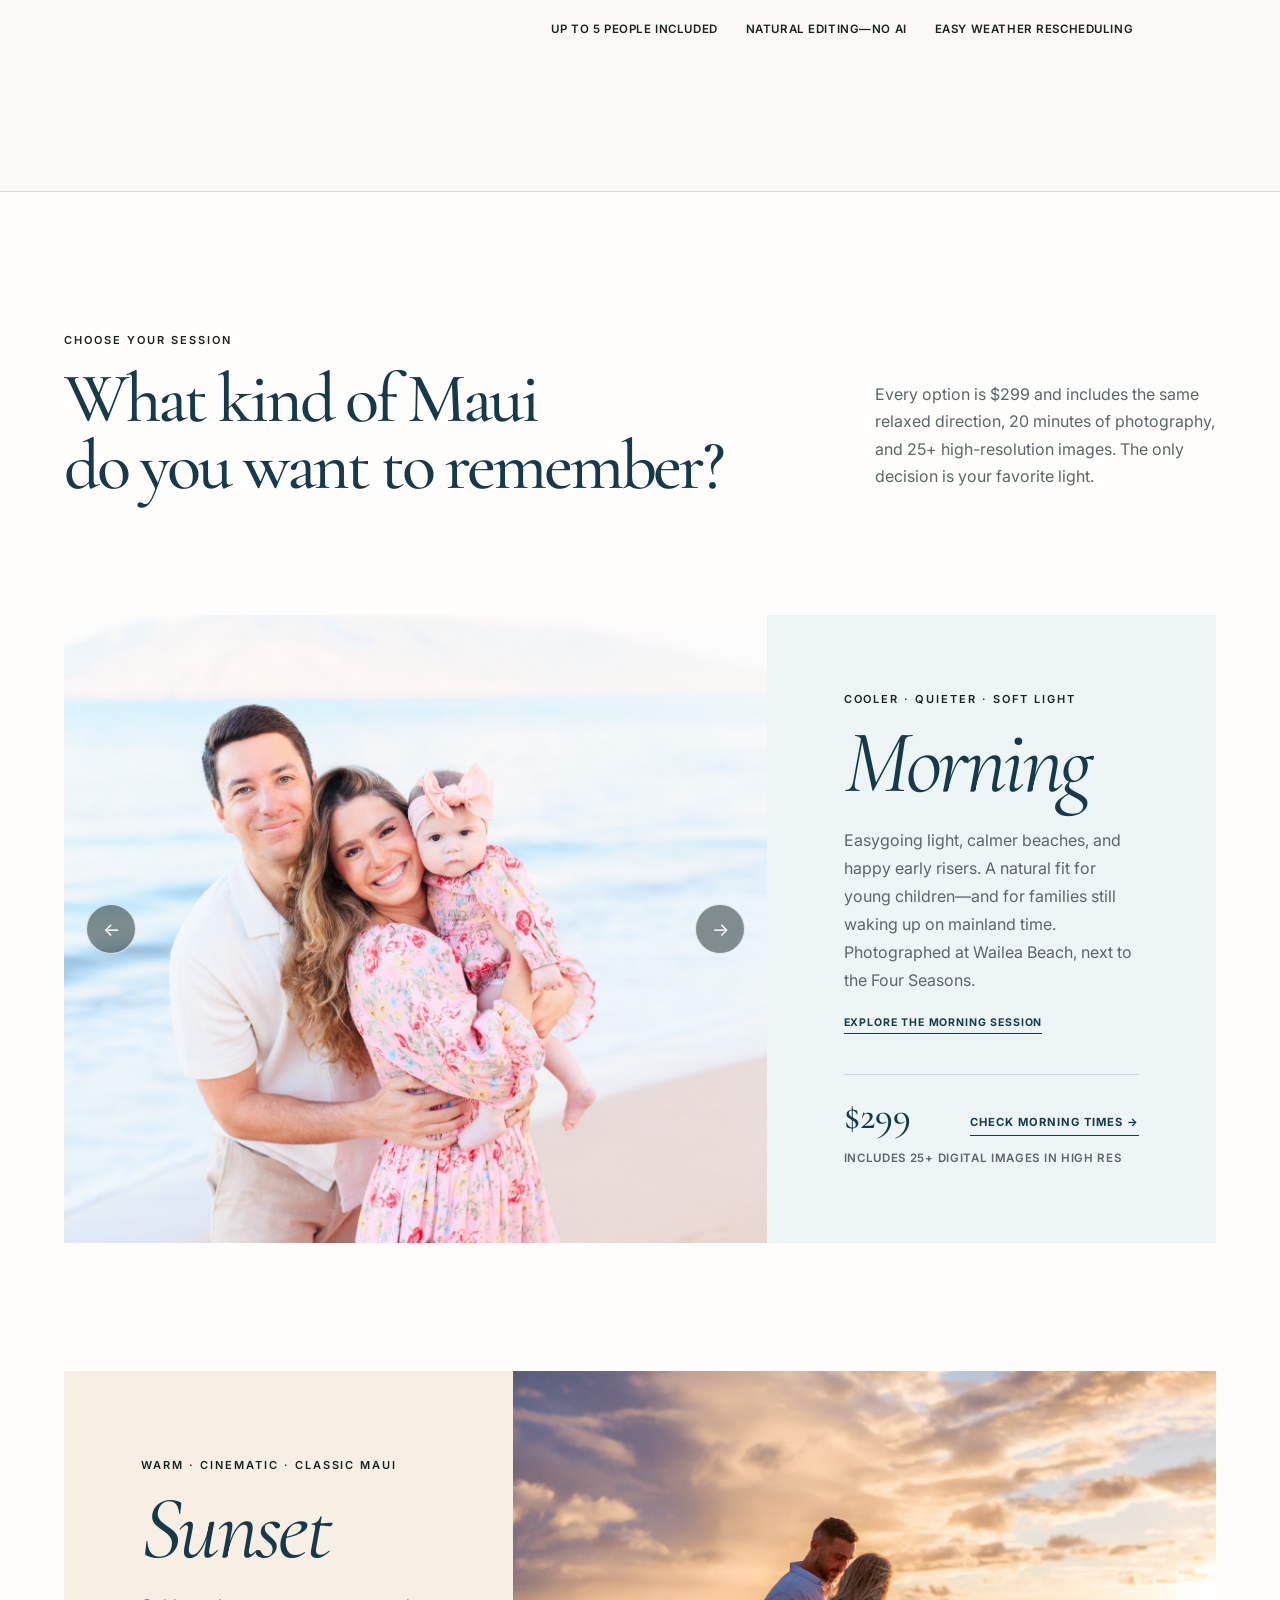
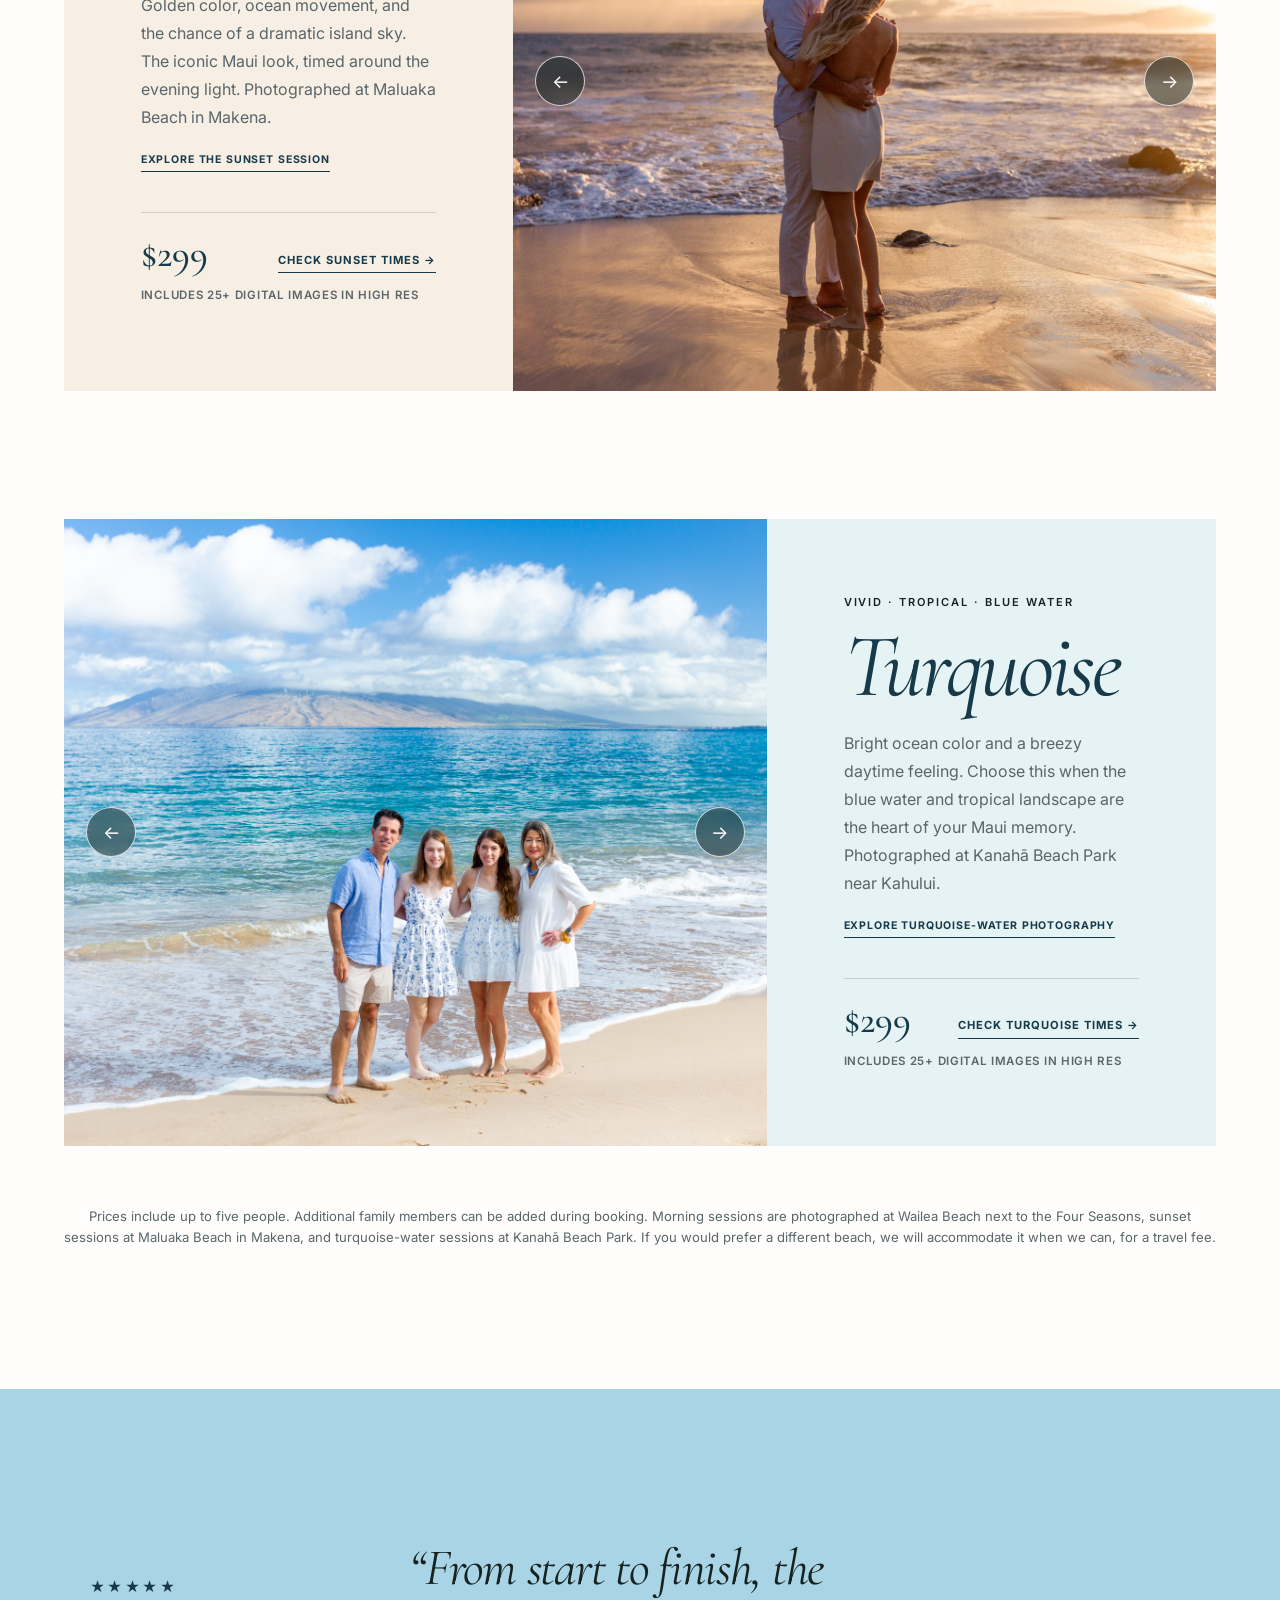
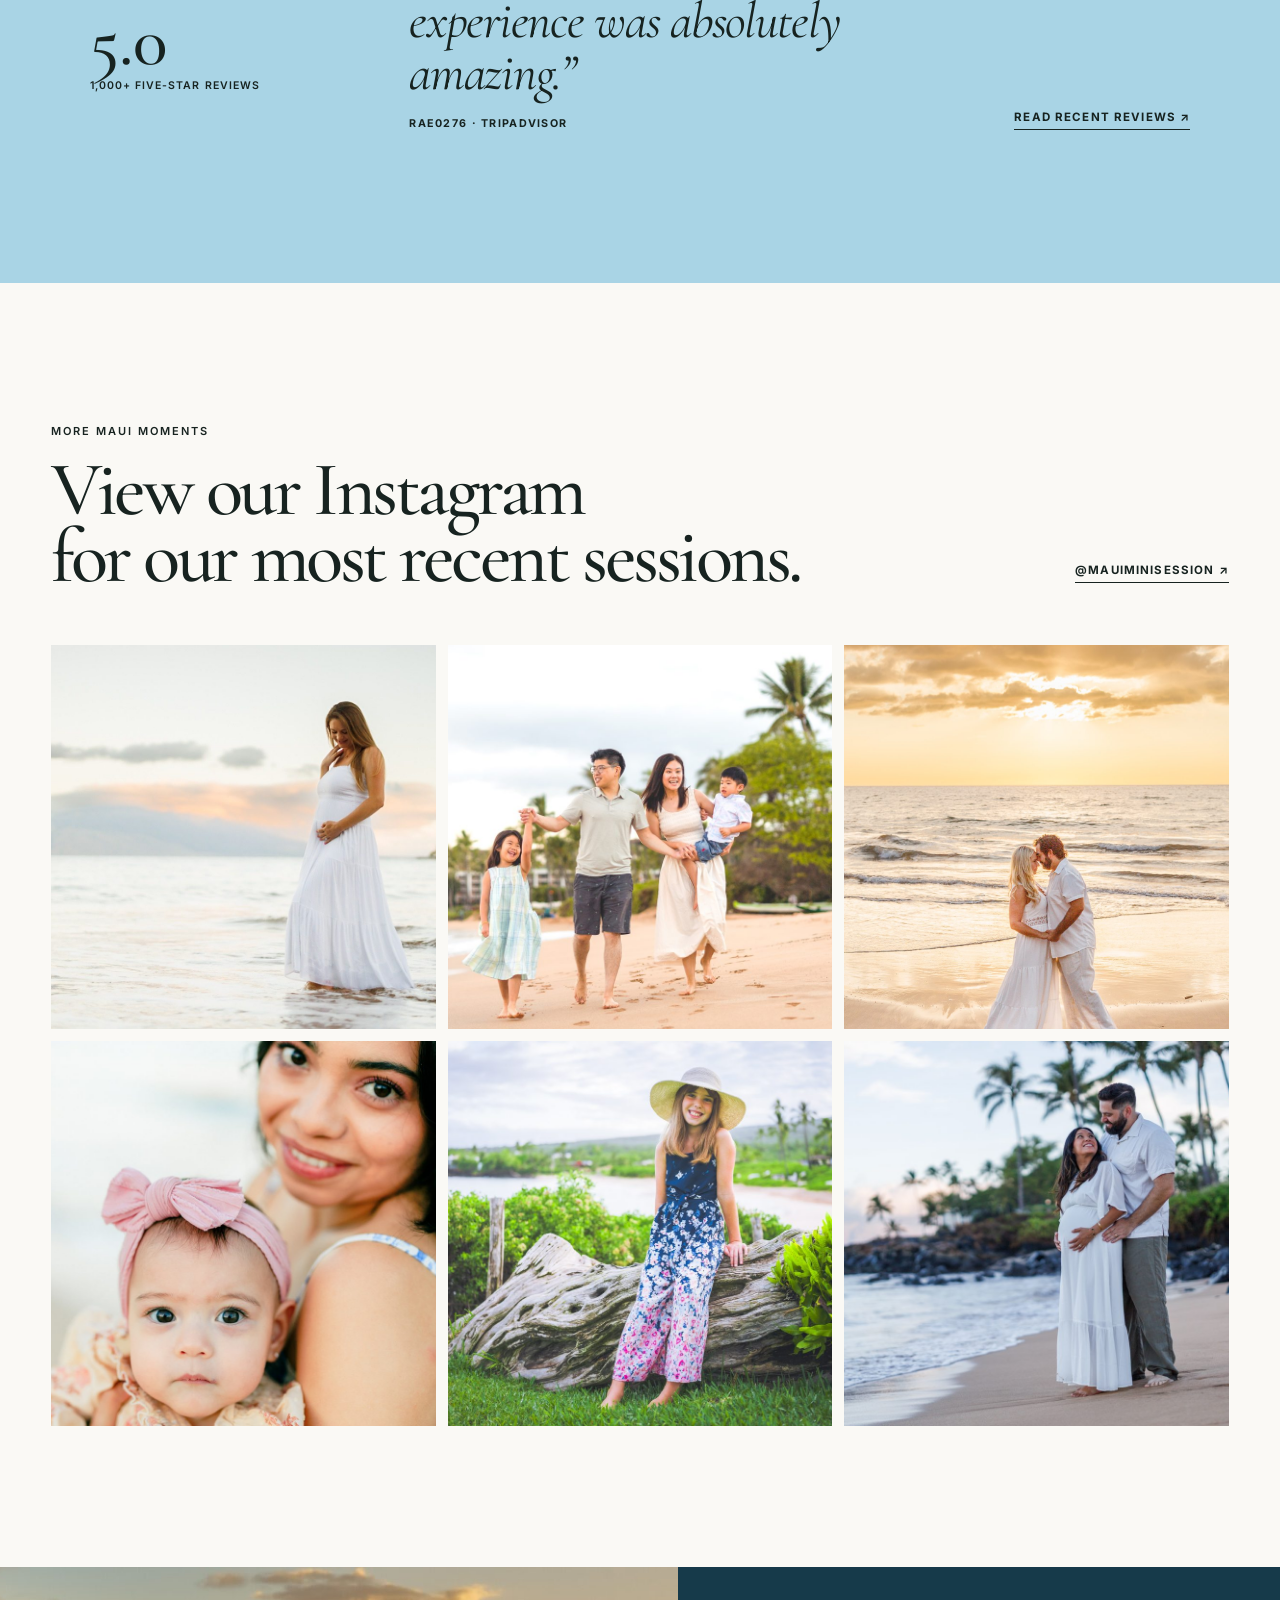
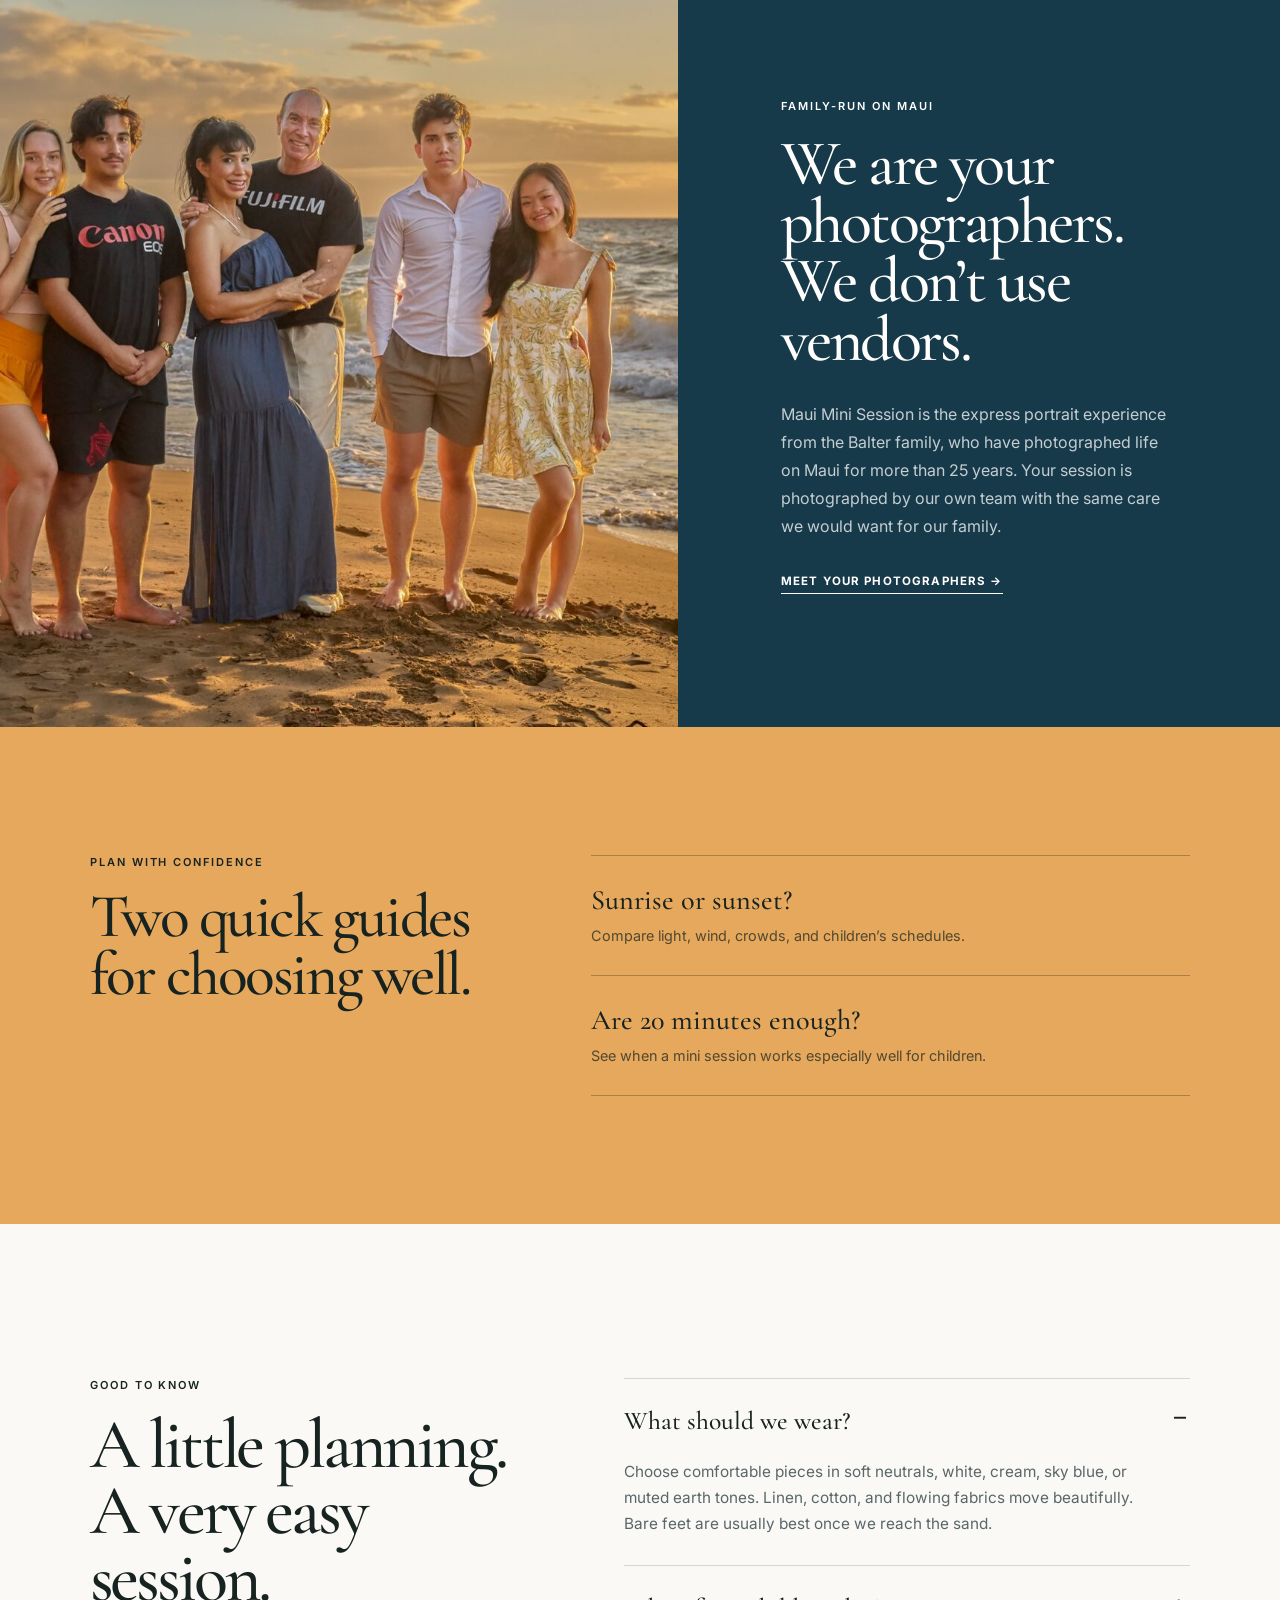
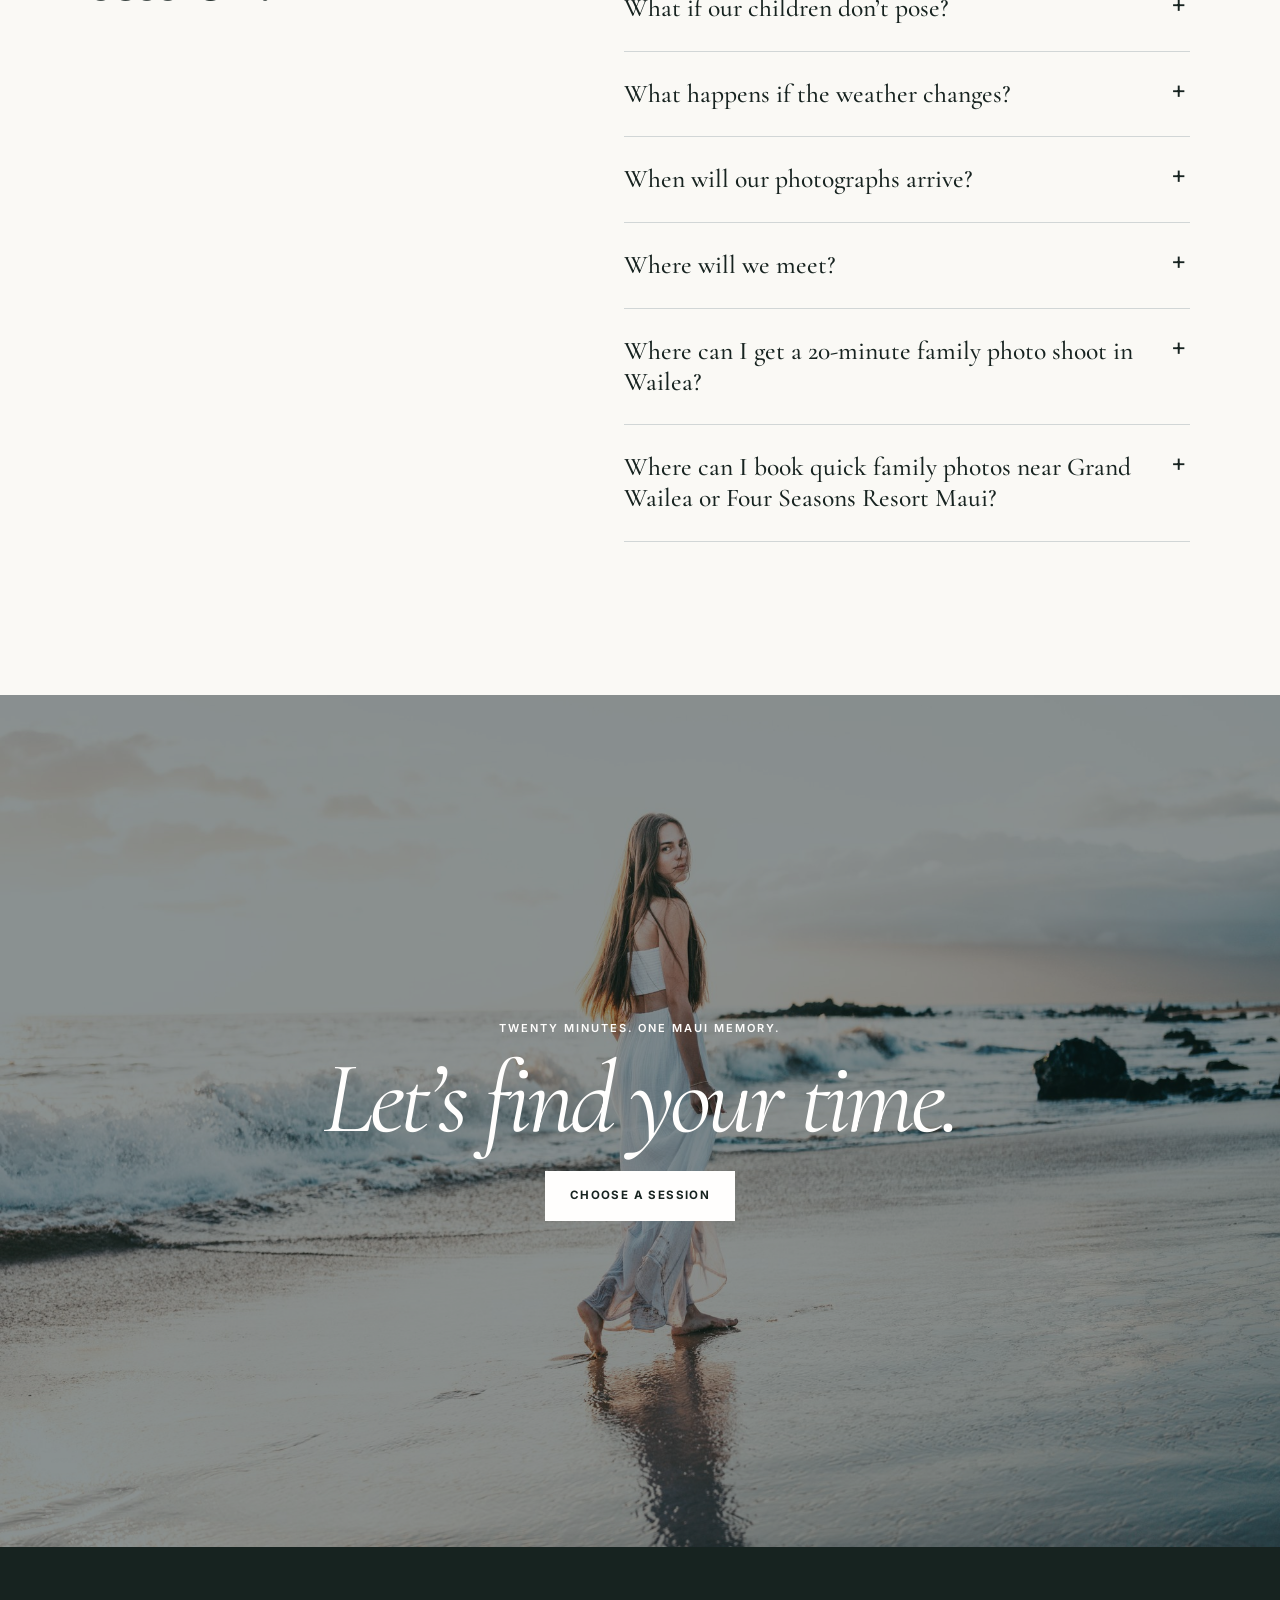
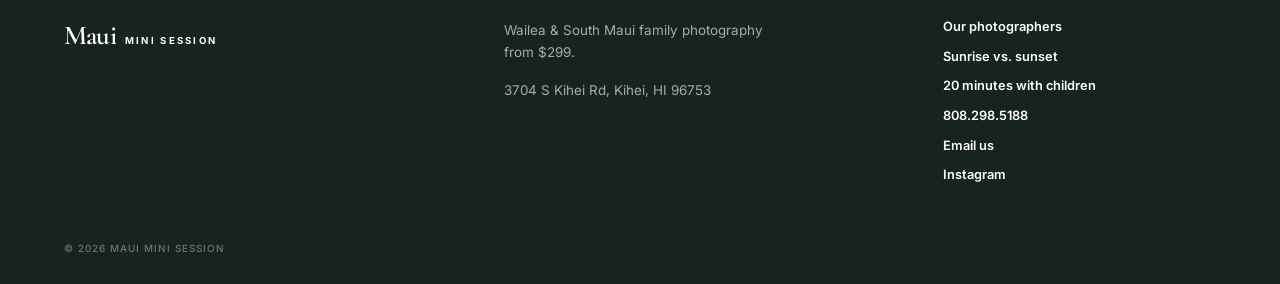
==== commit 36570539: "Refresh Instagram feed" ====
--- a/index.html
+++ b/index.html
@@ -268,6 +268,7 @@
           <figure><img src="assets/Sunrise-Maui-Mini-Session.jpg" width="2000" height="1331" alt="A family photographed in soft sunrise light on Maui" loading="lazy"></figure>
           <figure><img src="assets/Maui-Mini-Session-Maui%20Mini%20Session-11.jpg" width="1350" height="899" alt="A family of five walking hand in hand along the shoreline during a morning session in Wailea" loading="lazy"></figure>
           <figure><img src="assets/Wailea_Photo-Four_Seasons.jpg" width="1350" height="900" alt="A young family walking hand in hand with their toddler along the shore at sunrise in Wailea" loading="lazy"></figure>
+          <figure><img src="assets/maui-sunrise-maternity-shoreline.jpg" width="1350" height="900" alt="An expecting mother in a white dress at the water's edge during a sunrise maternity mini session in Wailea" loading="lazy"></figure>
         </div>
         <button class="tile-arrow tile-prev" type="button" aria-label="Previous morning photograph">&larr;</button>
         <button class="tile-arrow tile-next" type="button" aria-label="Next morning photograph">&rarr;</button>
@@ -353,12 +354,12 @@
     </div>
     <div class="instagram-grid">
       <!-- instagram-feed:start -->
+      <a href="https://www.instagram.com/p/DfzfWUvDY23/" target="_blank" rel="noopener"><img src="assets/instagram/ig-18118667510008622.jpg" width="900" height="900" alt="The months of waiting for a baby go by faster than you expect, and they are worth remembering." loading="lazy"></a>
       <a href="https://www.instagram.com/p/DfsAugNCbFp/" target="_blank" rel="noopener"><img src="assets/instagram/ig-18122586235946830.jpg" width="1200" height="800" alt="Having one good picture of everyone together is worth getting up early for." loading="lazy"></a>
       <a href="https://www.instagram.com/p/Dfm3JVvievV/" target="_blank" rel="noopener"><img src="assets/instagram/ig-18059822774570541.jpg" width="1080" height="1350" alt="You do not need an anniversary or an engagement to have good pictures of the two of you." loading="lazy"></a>
       <a href="https://www.instagram.com/p/Dfcj9BECcGq/" target="_blank" rel="noopener"><img src="assets/instagram/ig-18135350980743090.jpg" width="1200" height="800" alt="It is worth being in the picture with your family instead of always being the one taking it." loading="lazy"></a>
       <a href="https://www.instagram.com/p/DfAPNlSif5q/" target="_blank" rel="noopener"><img src="assets/instagram/ig-18362061901218879.jpg" width="1200" height="799" alt="There is a brightness the sky has no hand in, and it belongs to the people who belong to each other." loading="lazy"></a>
       <a href="https://www.instagram.com/p/De9qaZ2mBve/" target="_blank" rel="noopener"><img src="assets/instagram/ig-18121019461989222.jpg" width="1200" height="800" alt="The welcome a family makes is early-ready, morning-sure, and waiting long before the welcomed arrive." loading="lazy"></a>
-      <a href="https://www.instagram.com/p/Dewya51CRvO/" target="_blank" rel="noopener"><img src="assets/instagram/ig-17926952421428635.jpg" width="1200" height="800" alt="Before the day belongs to anyone else it belongs to them, sea-washed and new-lit and good." loading="lazy"></a>
       <!-- instagram-feed:end -->
     </div>
   </section>
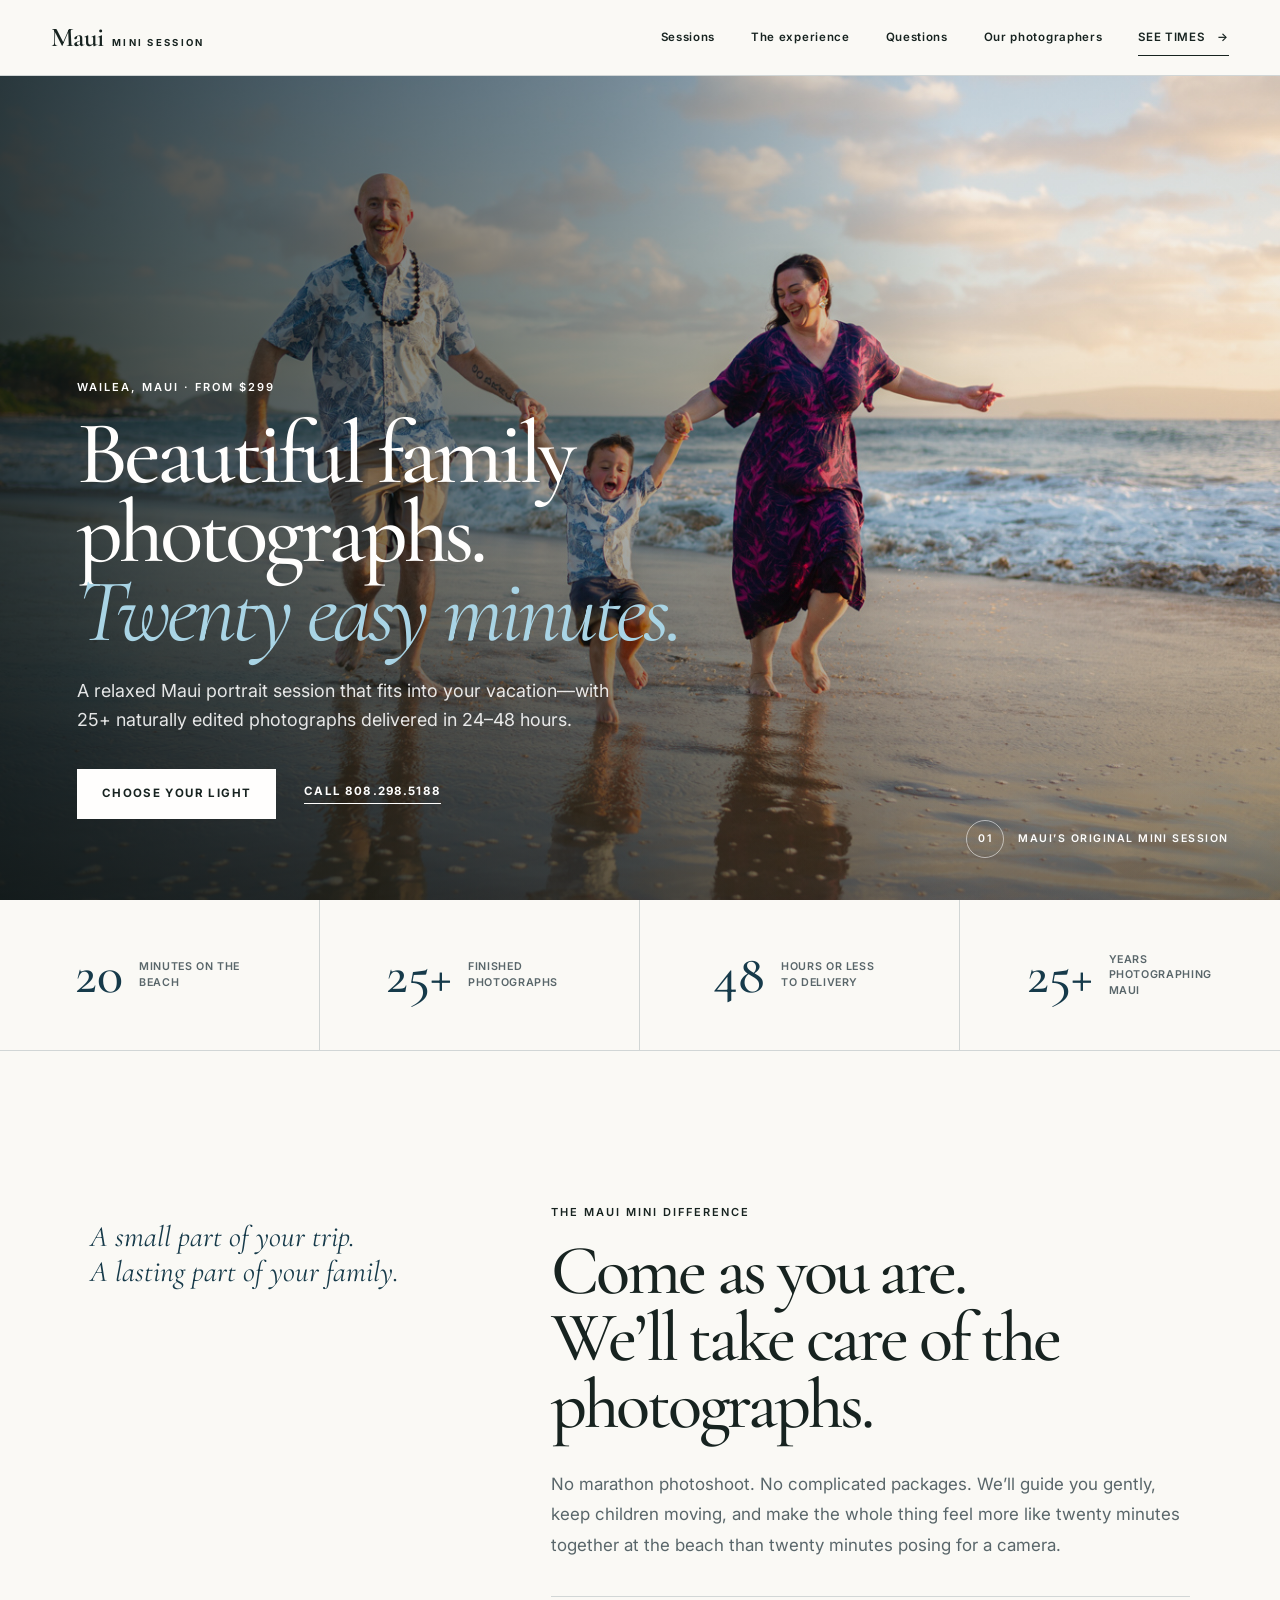
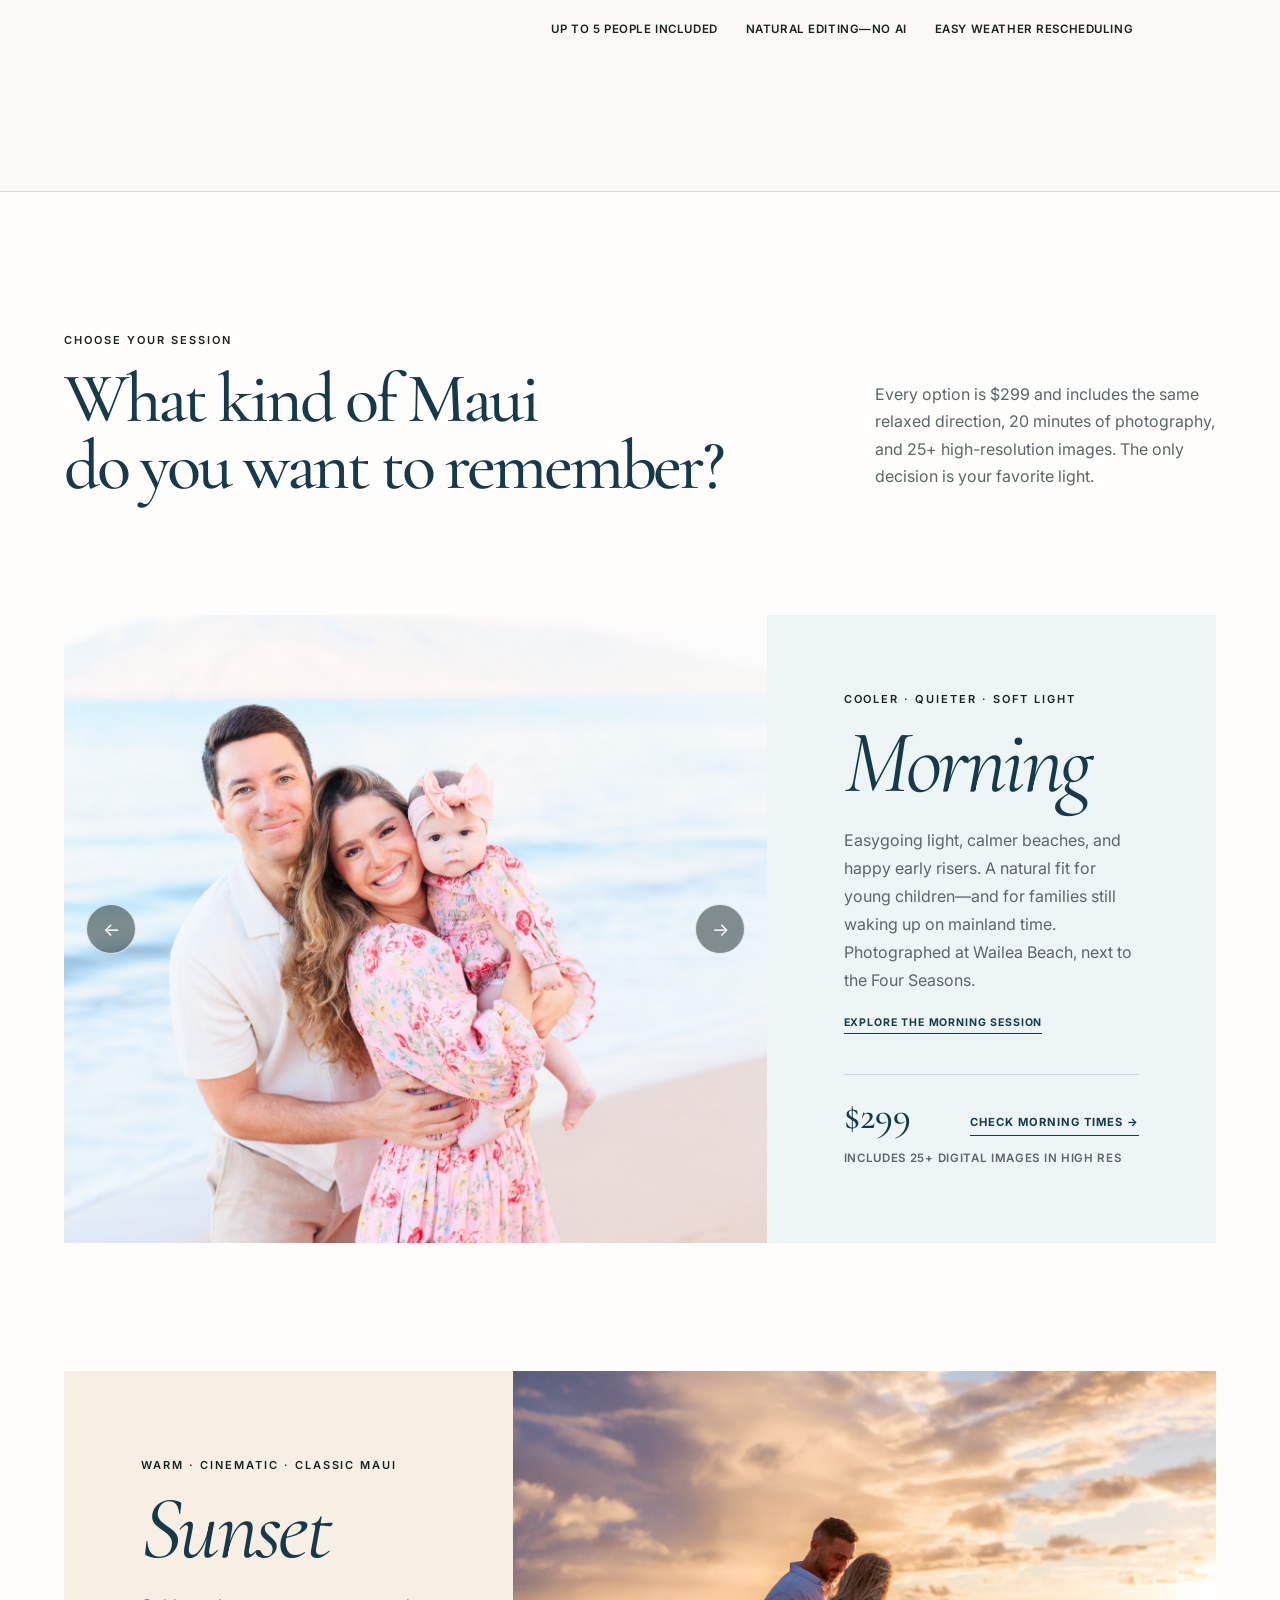
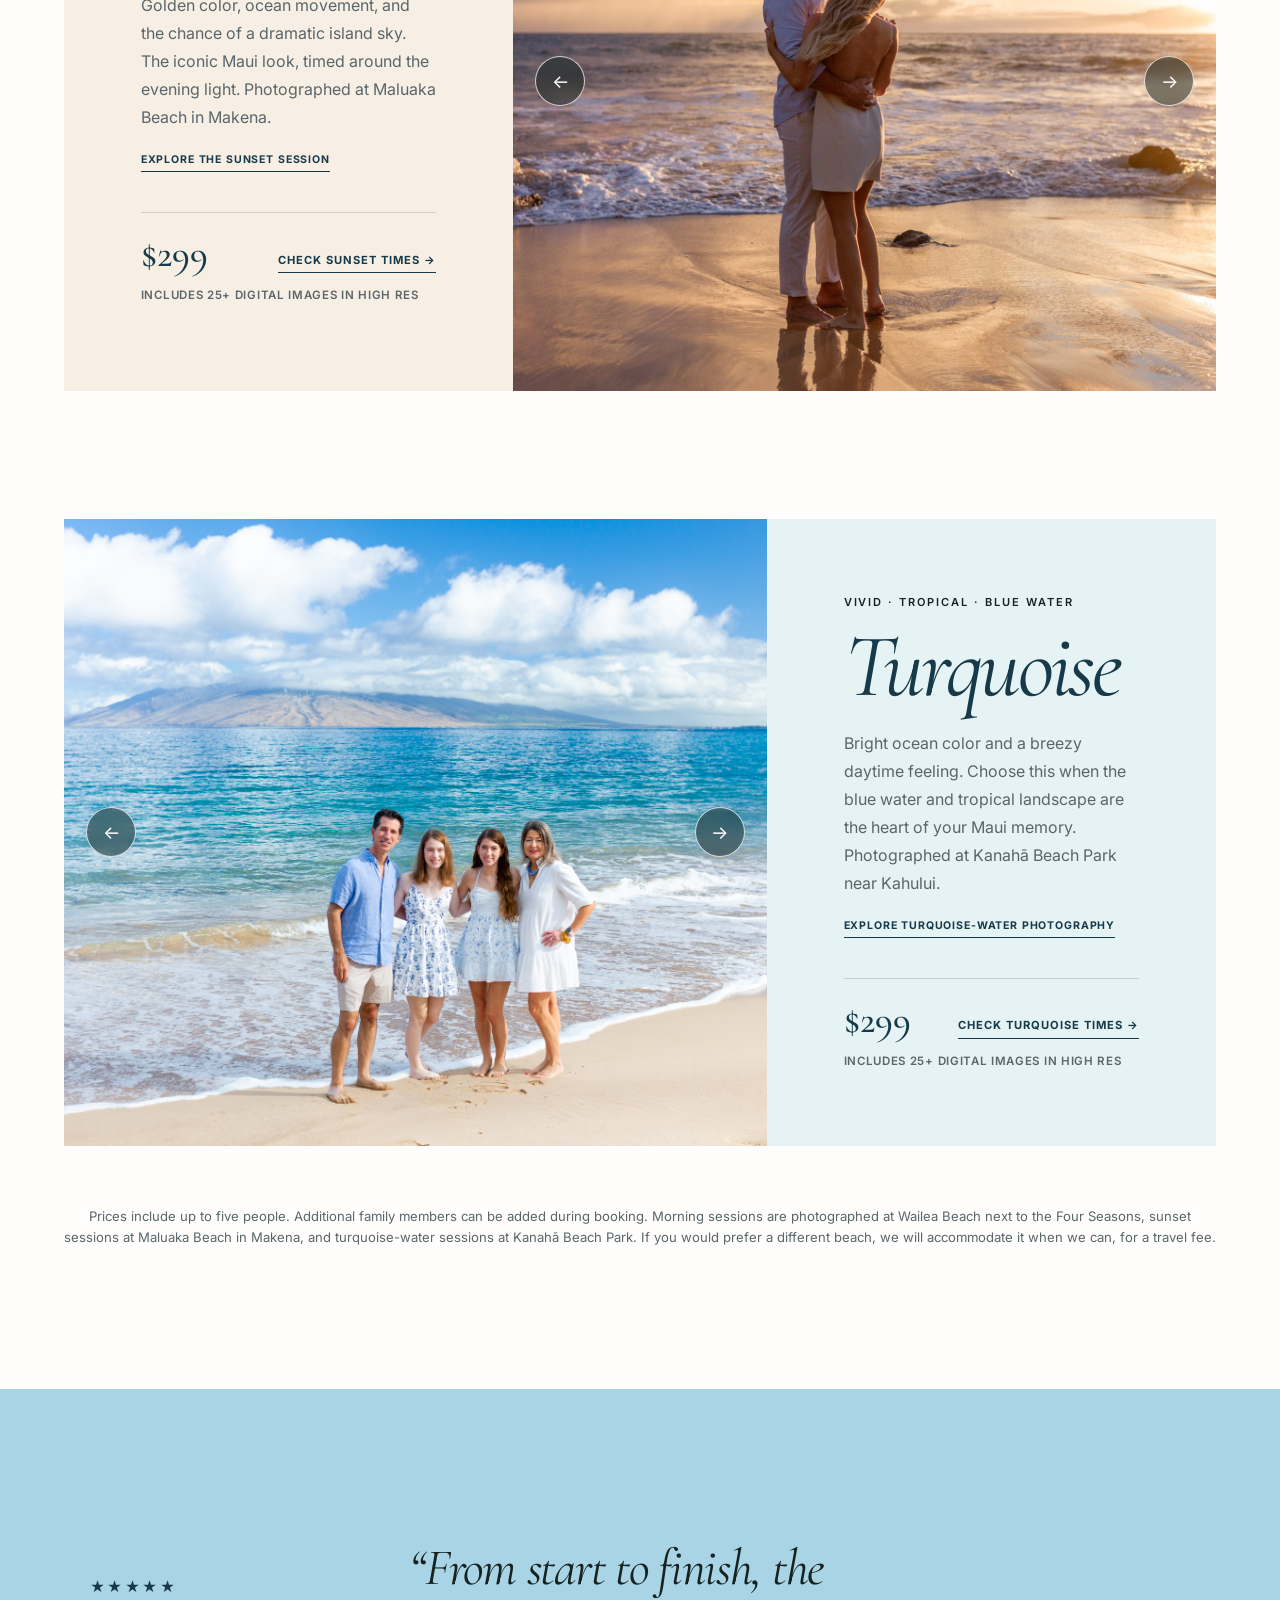
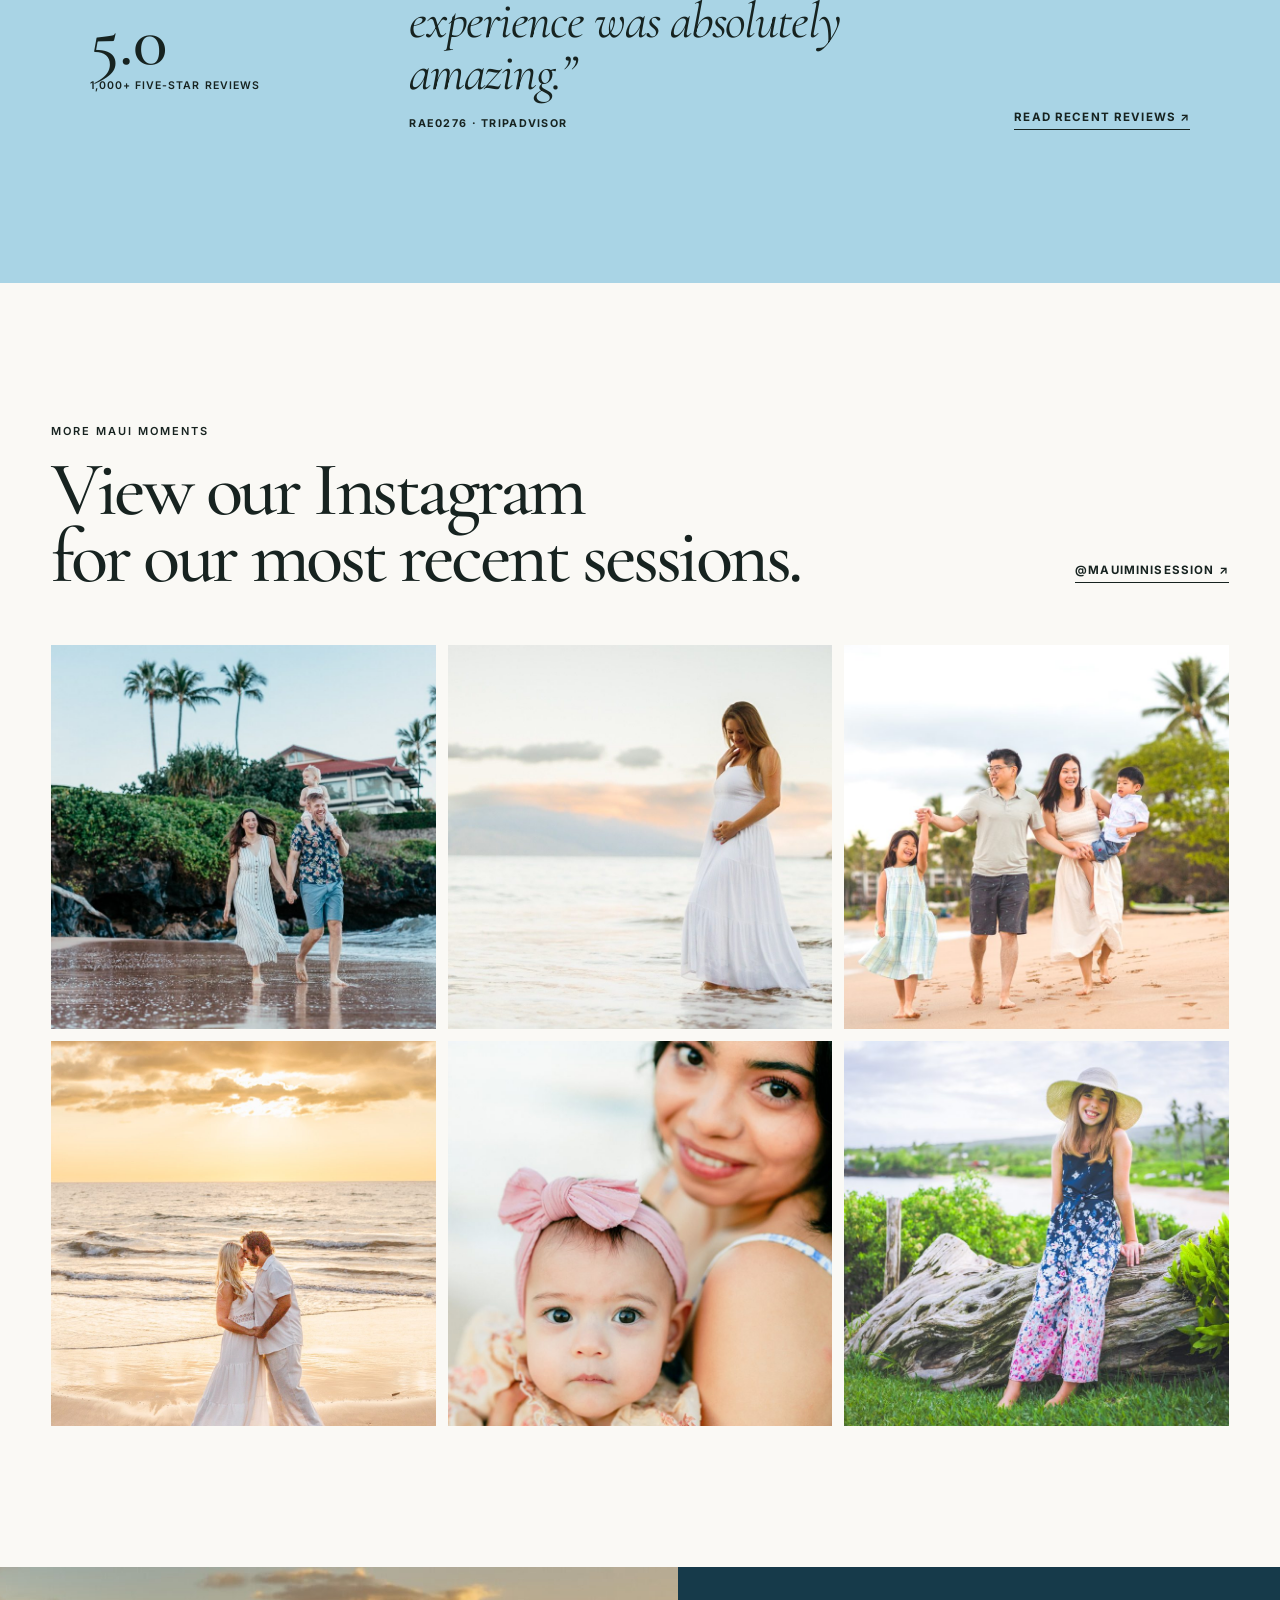
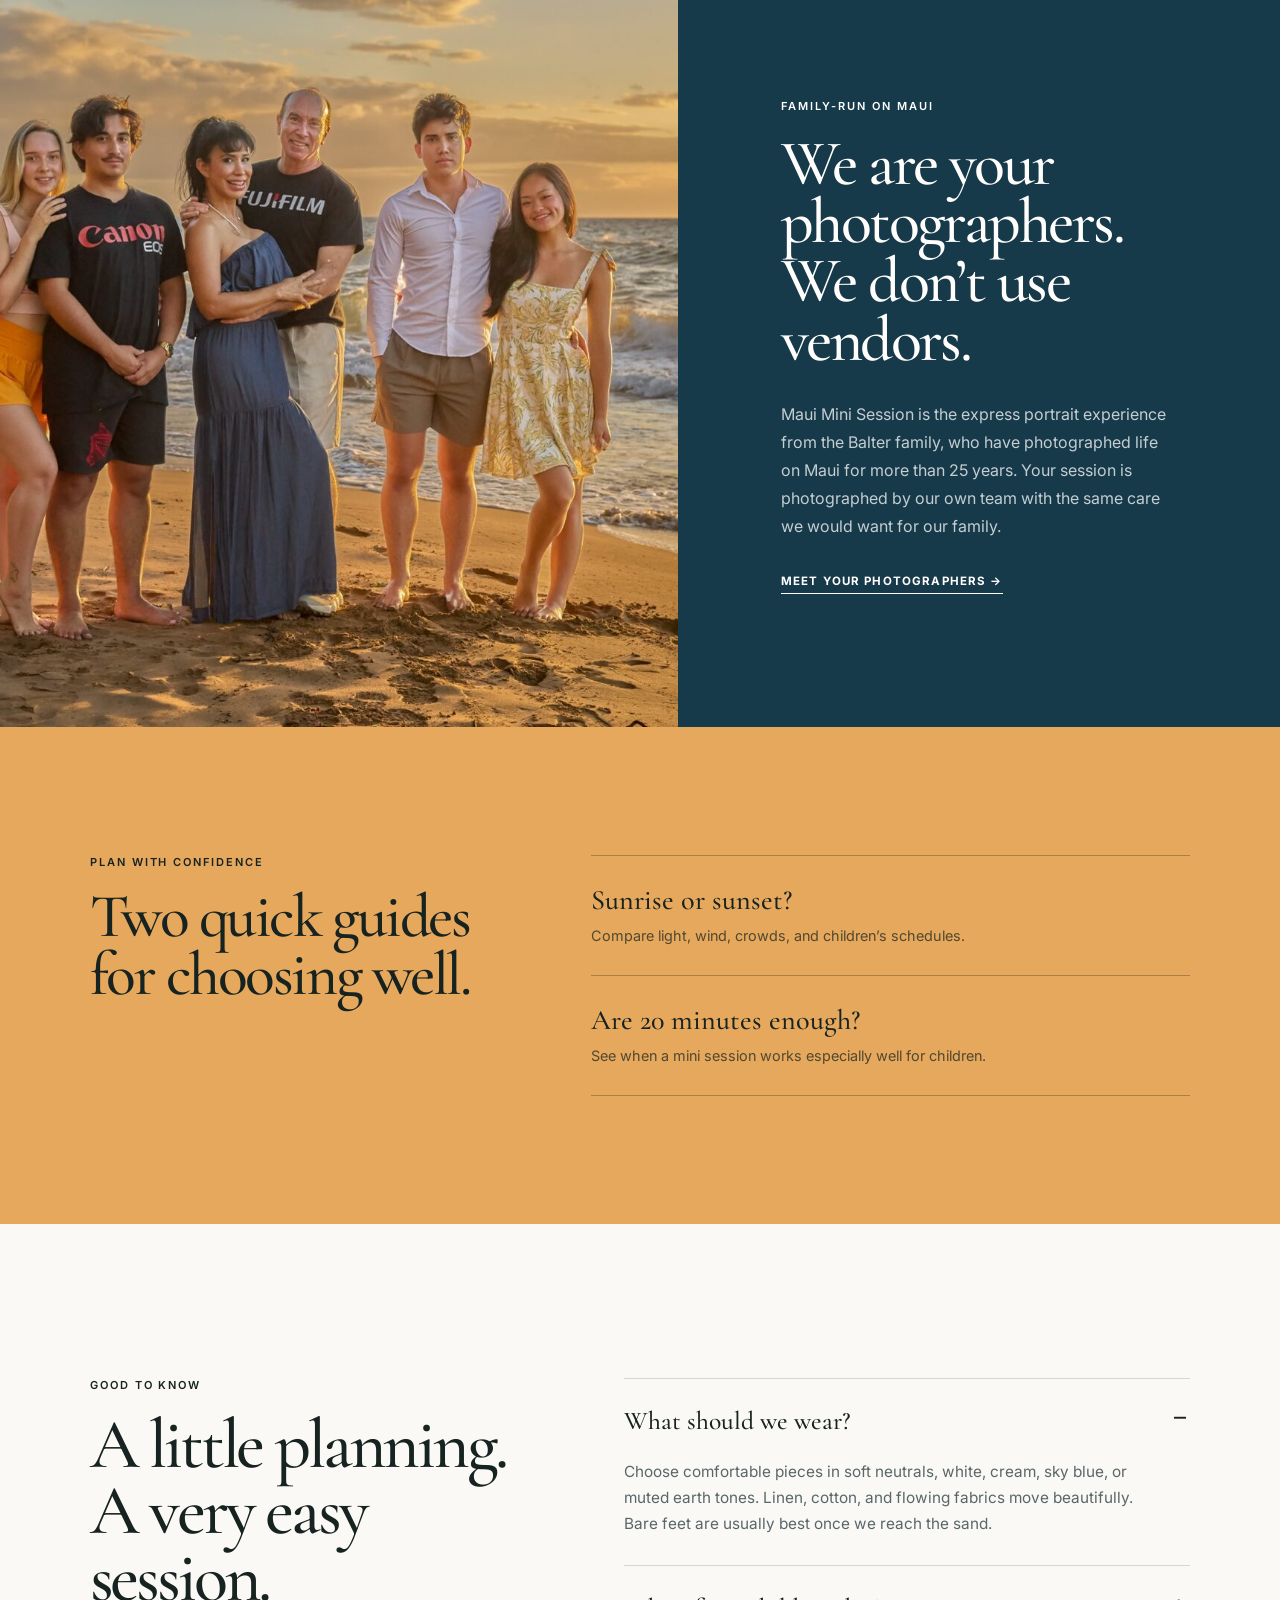
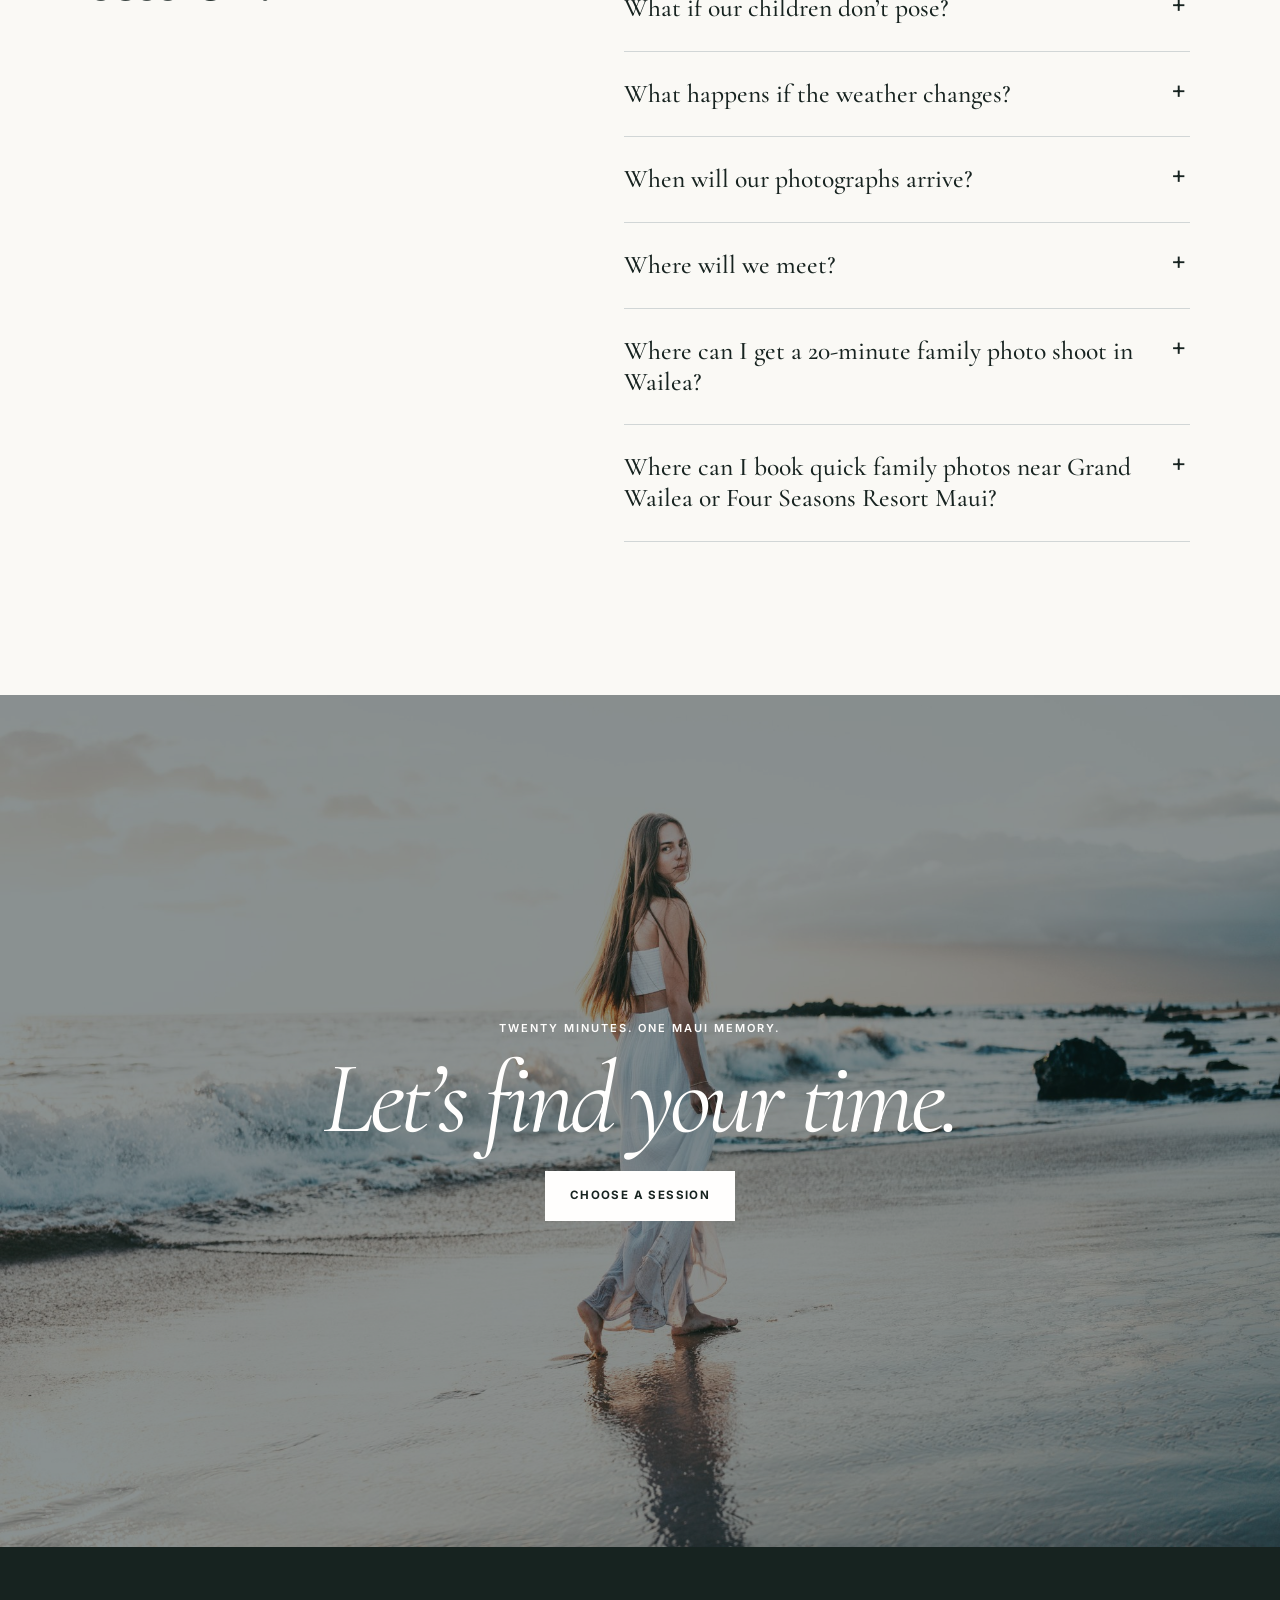
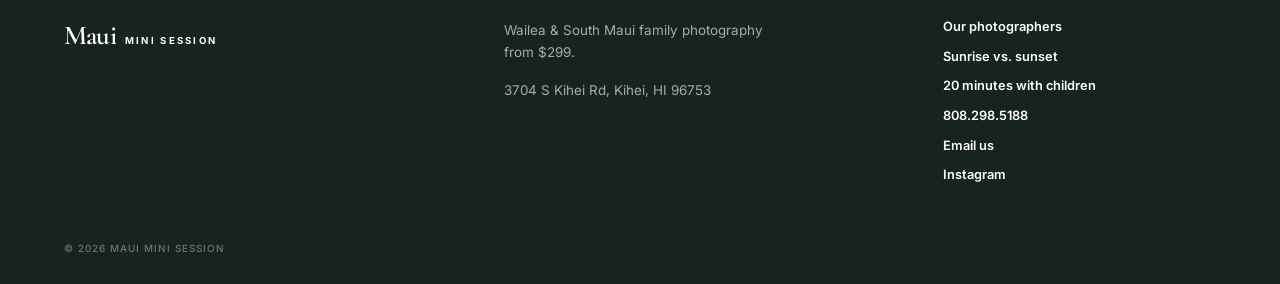
==== commit 7d3a7d6b: "Refresh Instagram feed" ====
--- a/index.html
+++ b/index.html
@@ -354,12 +354,12 @@
     </div>
     <div class="instagram-grid">
       <!-- instagram-feed:start -->
+      <a href="https://www.instagram.com/p/Df2T4wFiUVB/" target="_blank" rel="noopener"><img src="assets/instagram/ig-18419834179094021.jpg" width="1200" height="800" alt="The first year with a baby goes faster than anyone tells you, and you will want pictures of it." loading="lazy"></a>
       <a href="https://www.instagram.com/p/DfzfWUvDY23/" target="_blank" rel="noopener"><img src="assets/instagram/ig-18118667510008622.jpg" width="900" height="900" alt="The months of waiting for a baby go by faster than you expect, and they are worth remembering." loading="lazy"></a>
       <a href="https://www.instagram.com/p/DfsAugNCbFp/" target="_blank" rel="noopener"><img src="assets/instagram/ig-18122586235946830.jpg" width="1200" height="800" alt="Having one good picture of everyone together is worth getting up early for." loading="lazy"></a>
       <a href="https://www.instagram.com/p/Dfm3JVvievV/" target="_blank" rel="noopener"><img src="assets/instagram/ig-18059822774570541.jpg" width="1080" height="1350" alt="You do not need an anniversary or an engagement to have good pictures of the two of you." loading="lazy"></a>
       <a href="https://www.instagram.com/p/Dfcj9BECcGq/" target="_blank" rel="noopener"><img src="assets/instagram/ig-18135350980743090.jpg" width="1200" height="800" alt="It is worth being in the picture with your family instead of always being the one taking it." loading="lazy"></a>
       <a href="https://www.instagram.com/p/DfAPNlSif5q/" target="_blank" rel="noopener"><img src="assets/instagram/ig-18362061901218879.jpg" width="1200" height="799" alt="There is a brightness the sky has no hand in, and it belongs to the people who belong to each other." loading="lazy"></a>
-      <a href="https://www.instagram.com/p/De9qaZ2mBve/" target="_blank" rel="noopener"><img src="assets/instagram/ig-18121019461989222.jpg" width="1200" height="800" alt="The welcome a family makes is early-ready, morning-sure, and waiting long before the welcomed arrive." loading="lazy"></a>
       <!-- instagram-feed:end -->
     </div>
   </section>
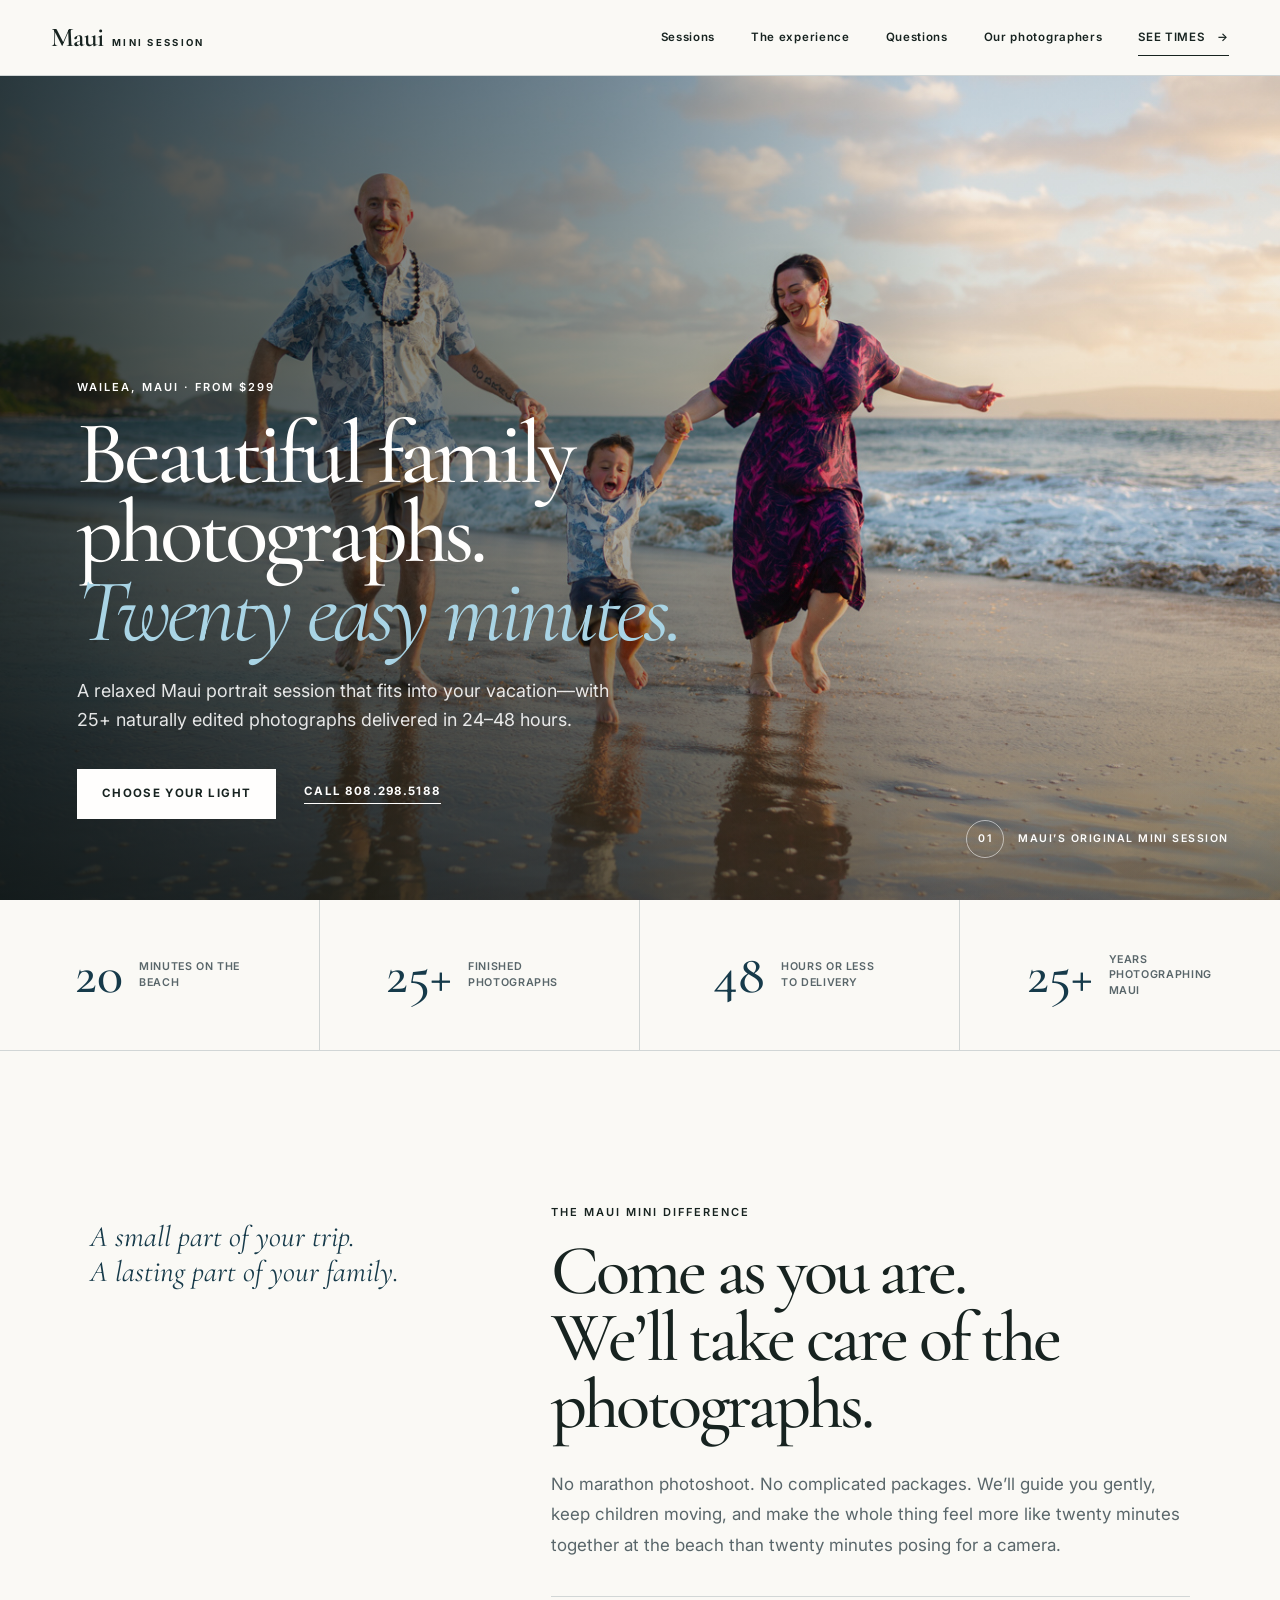
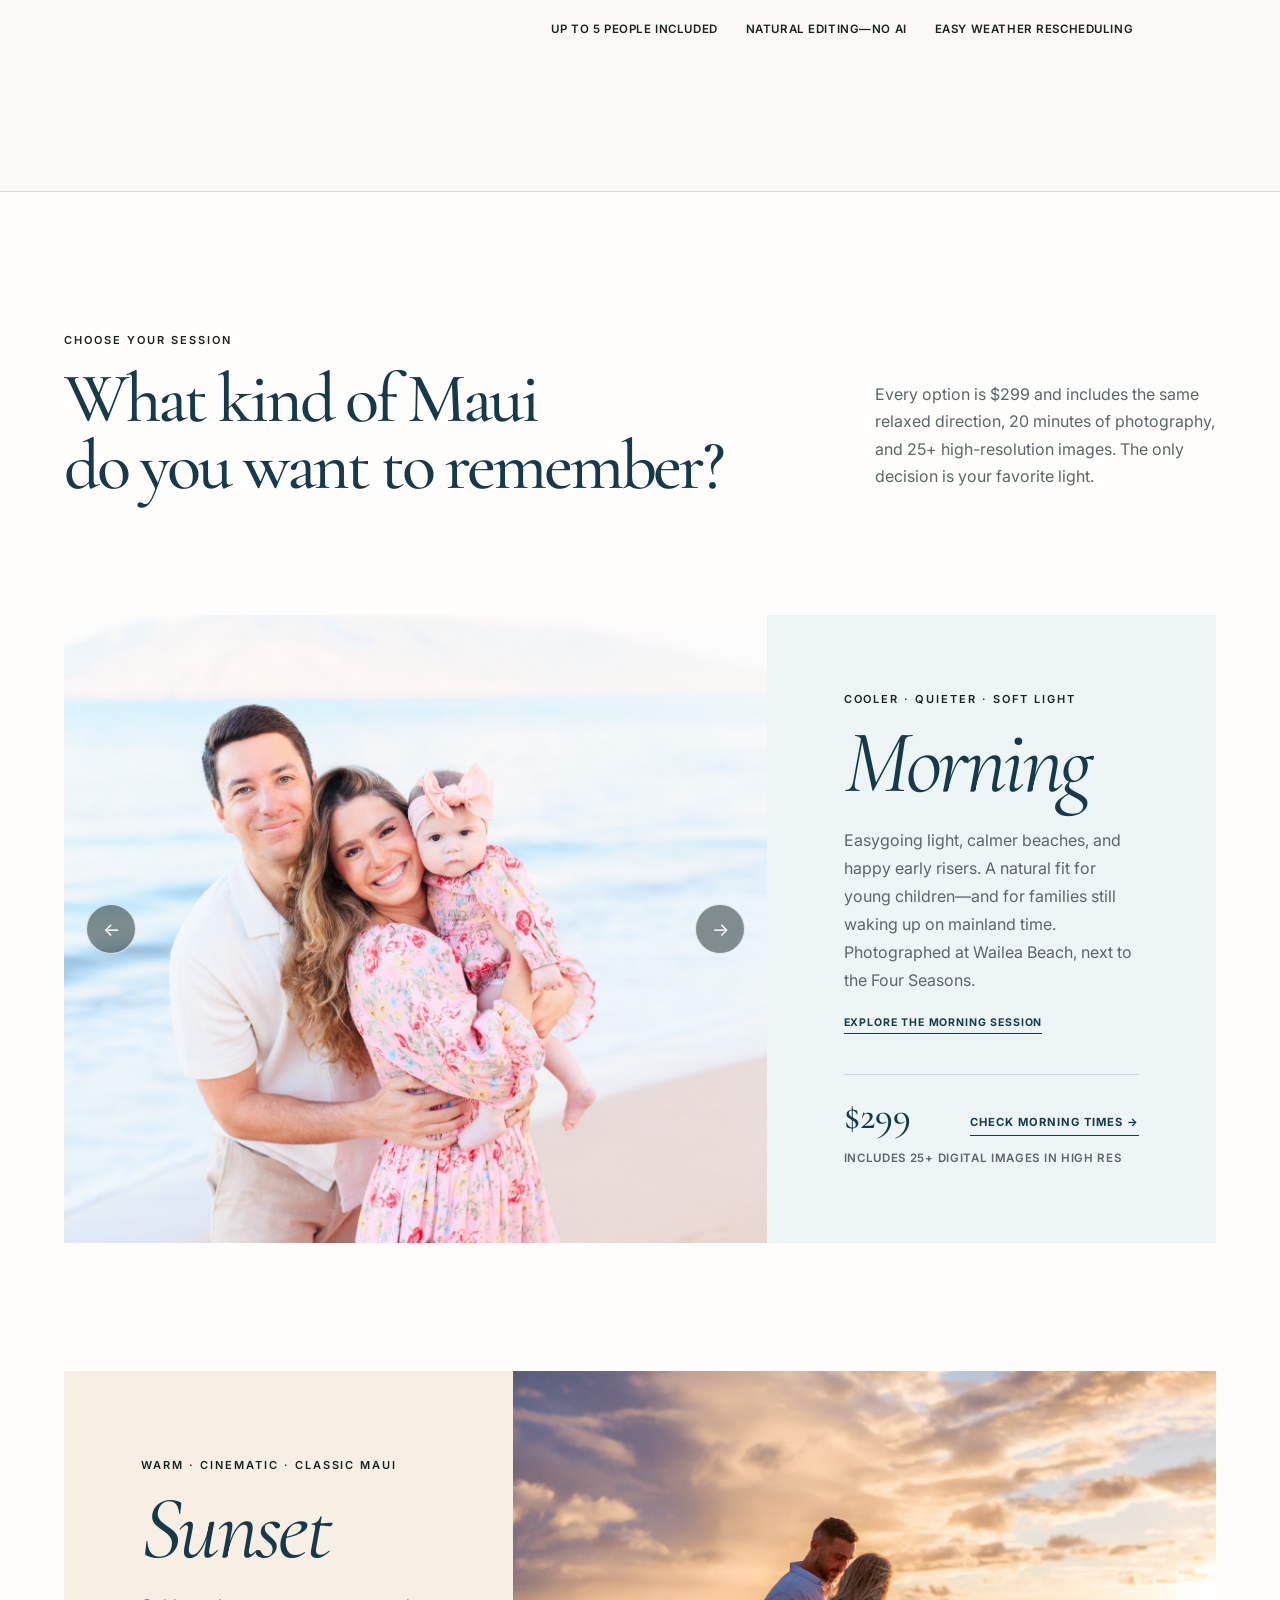
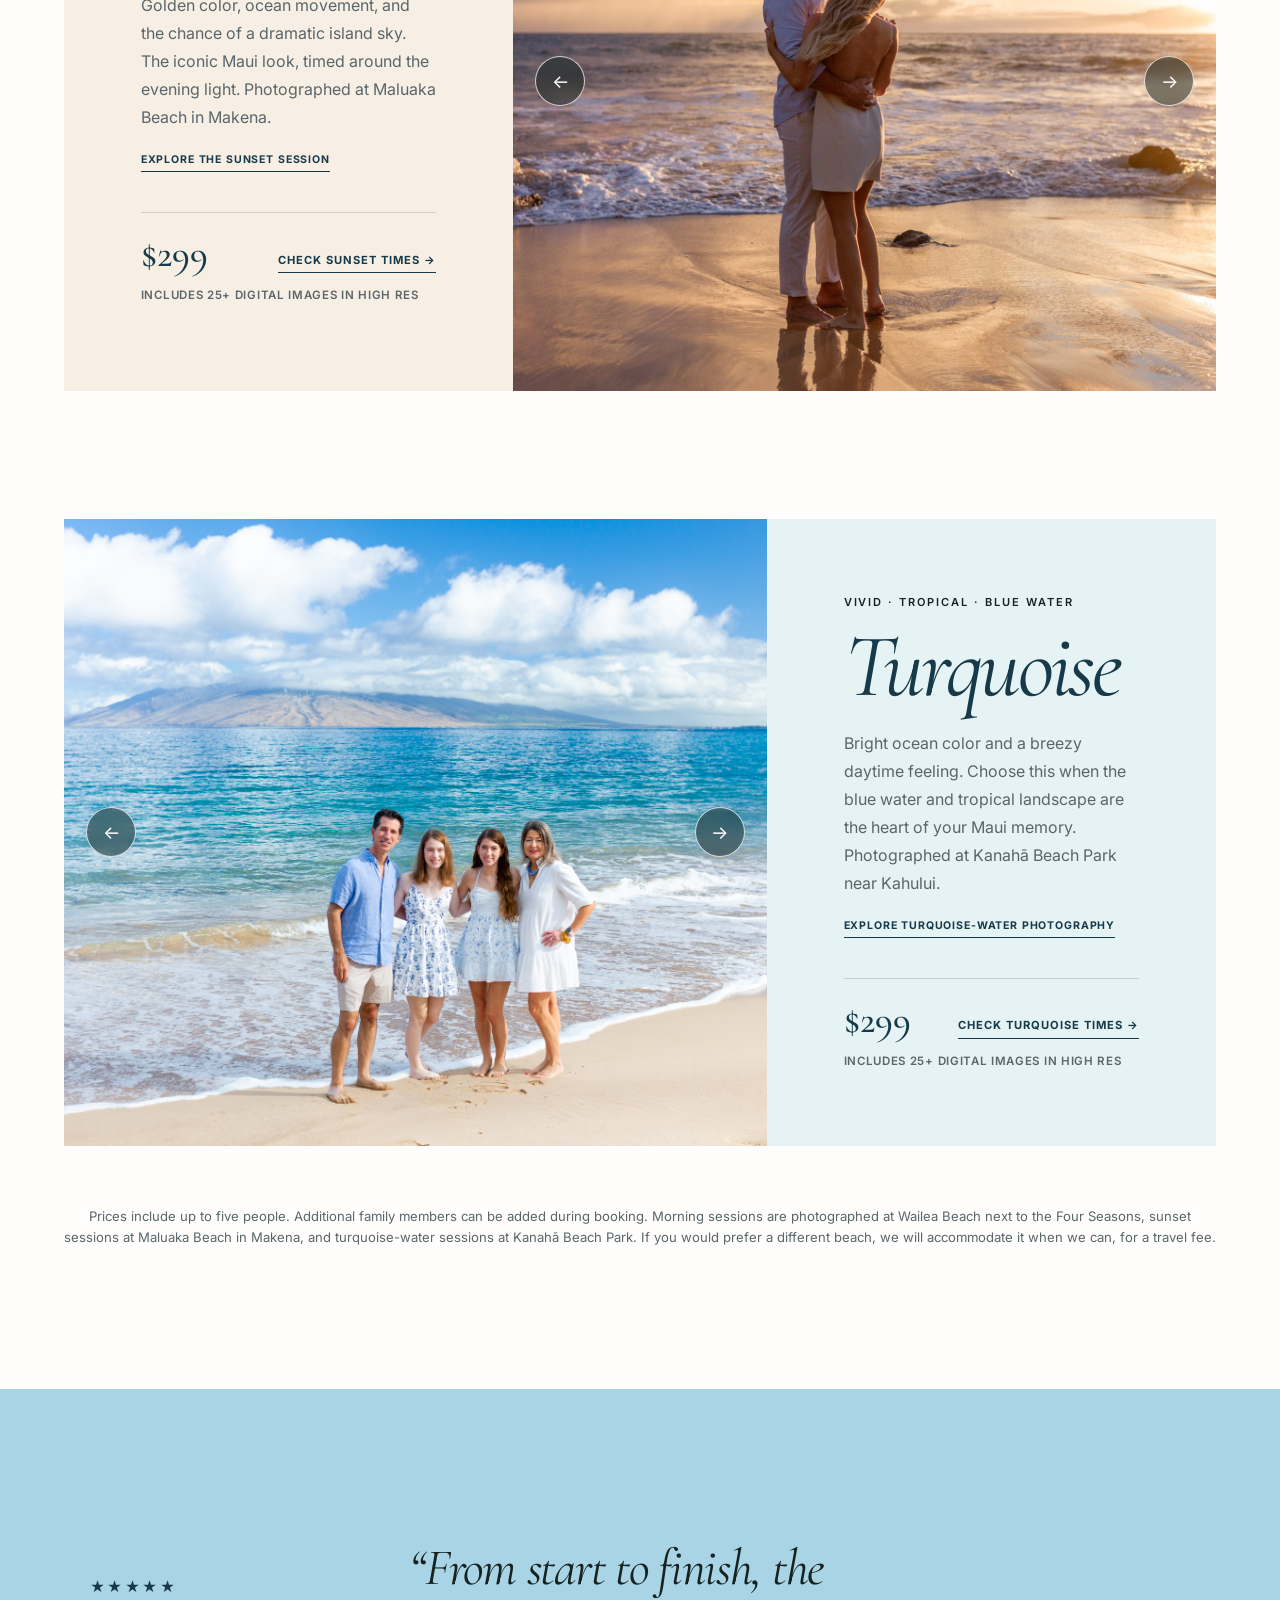
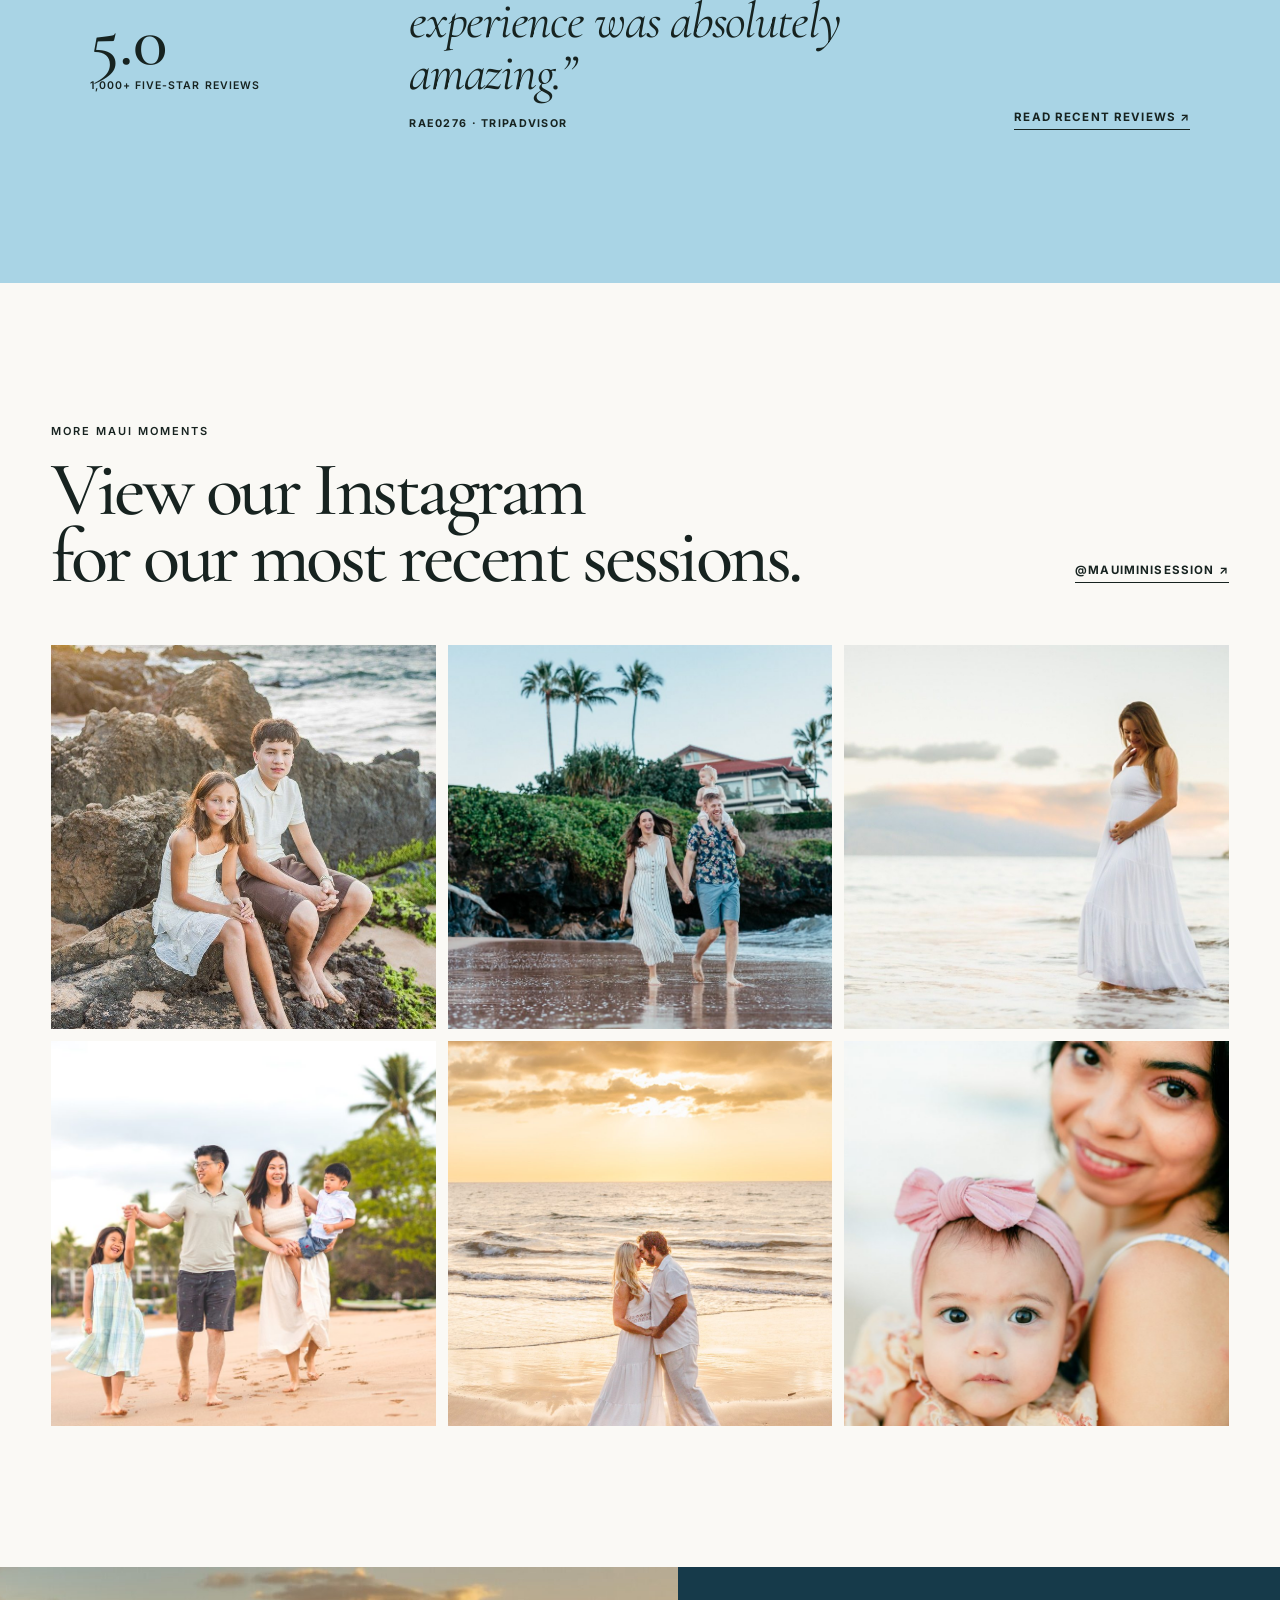
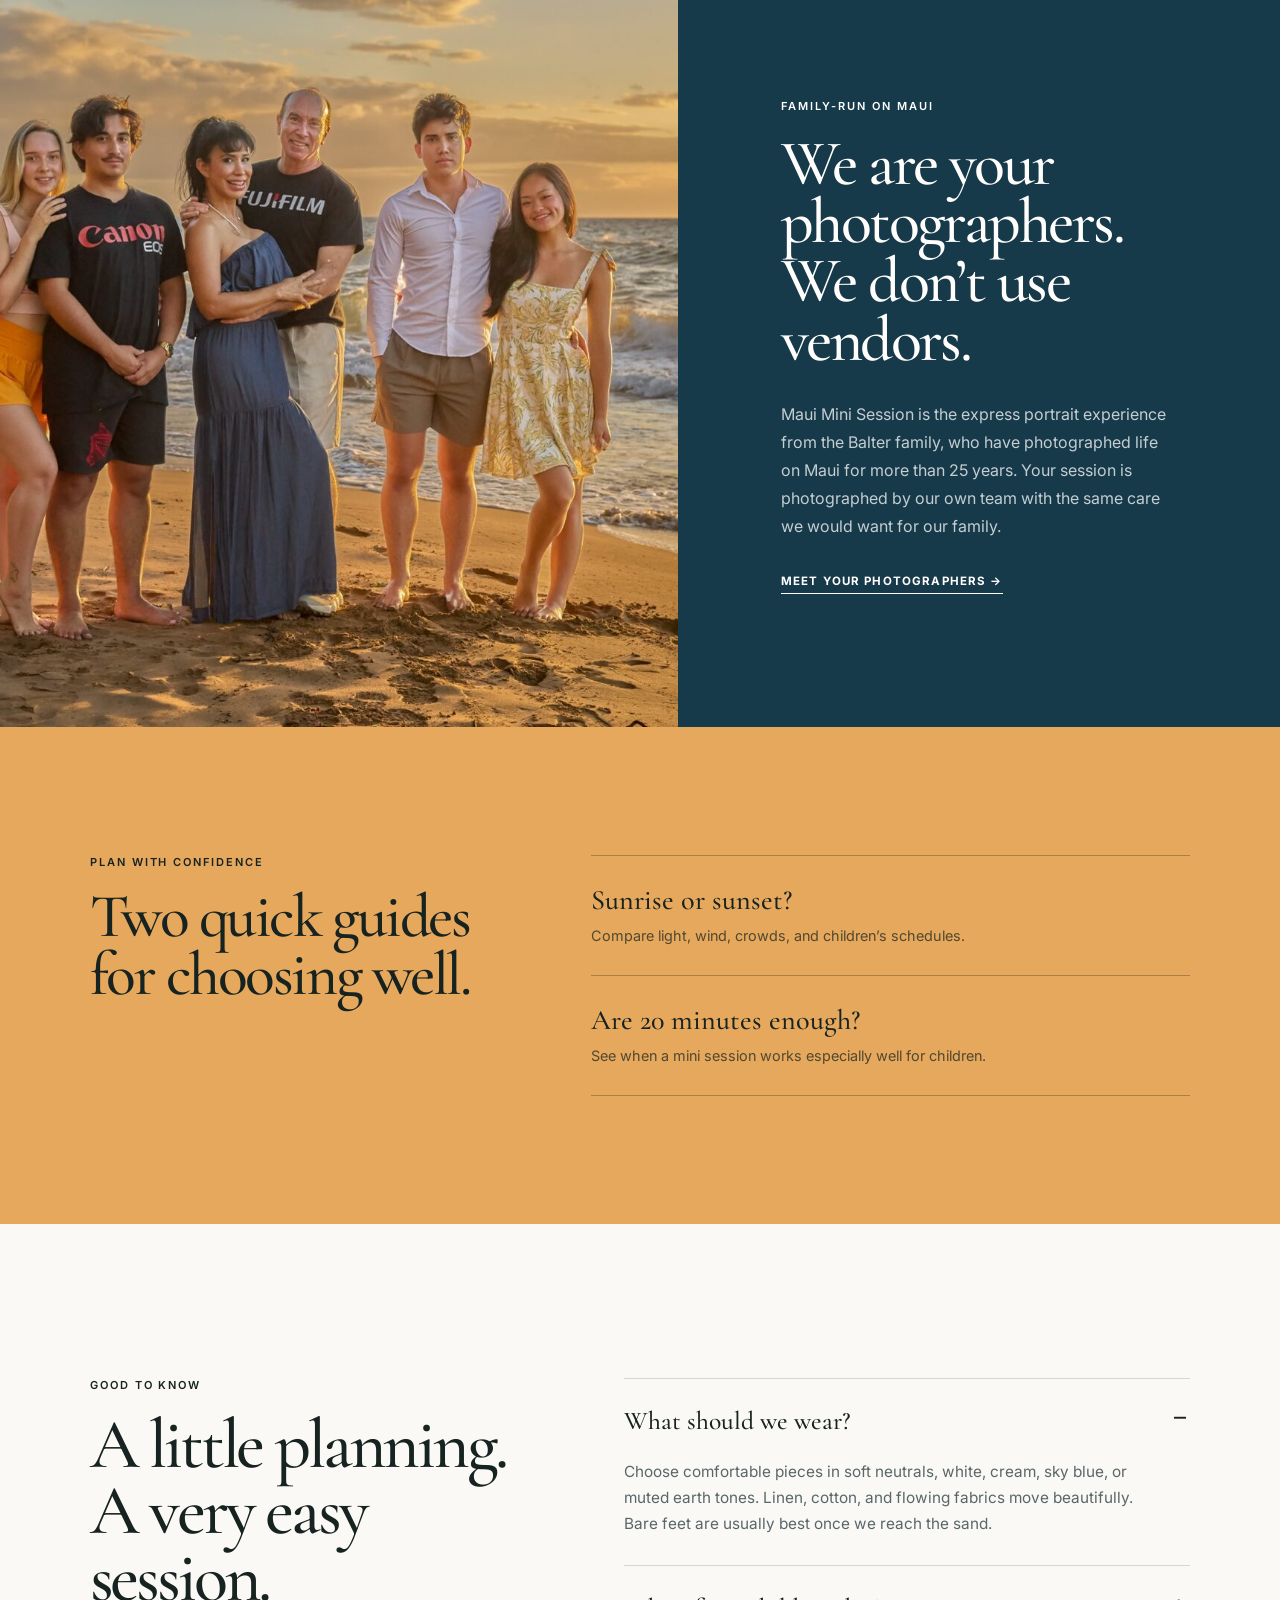
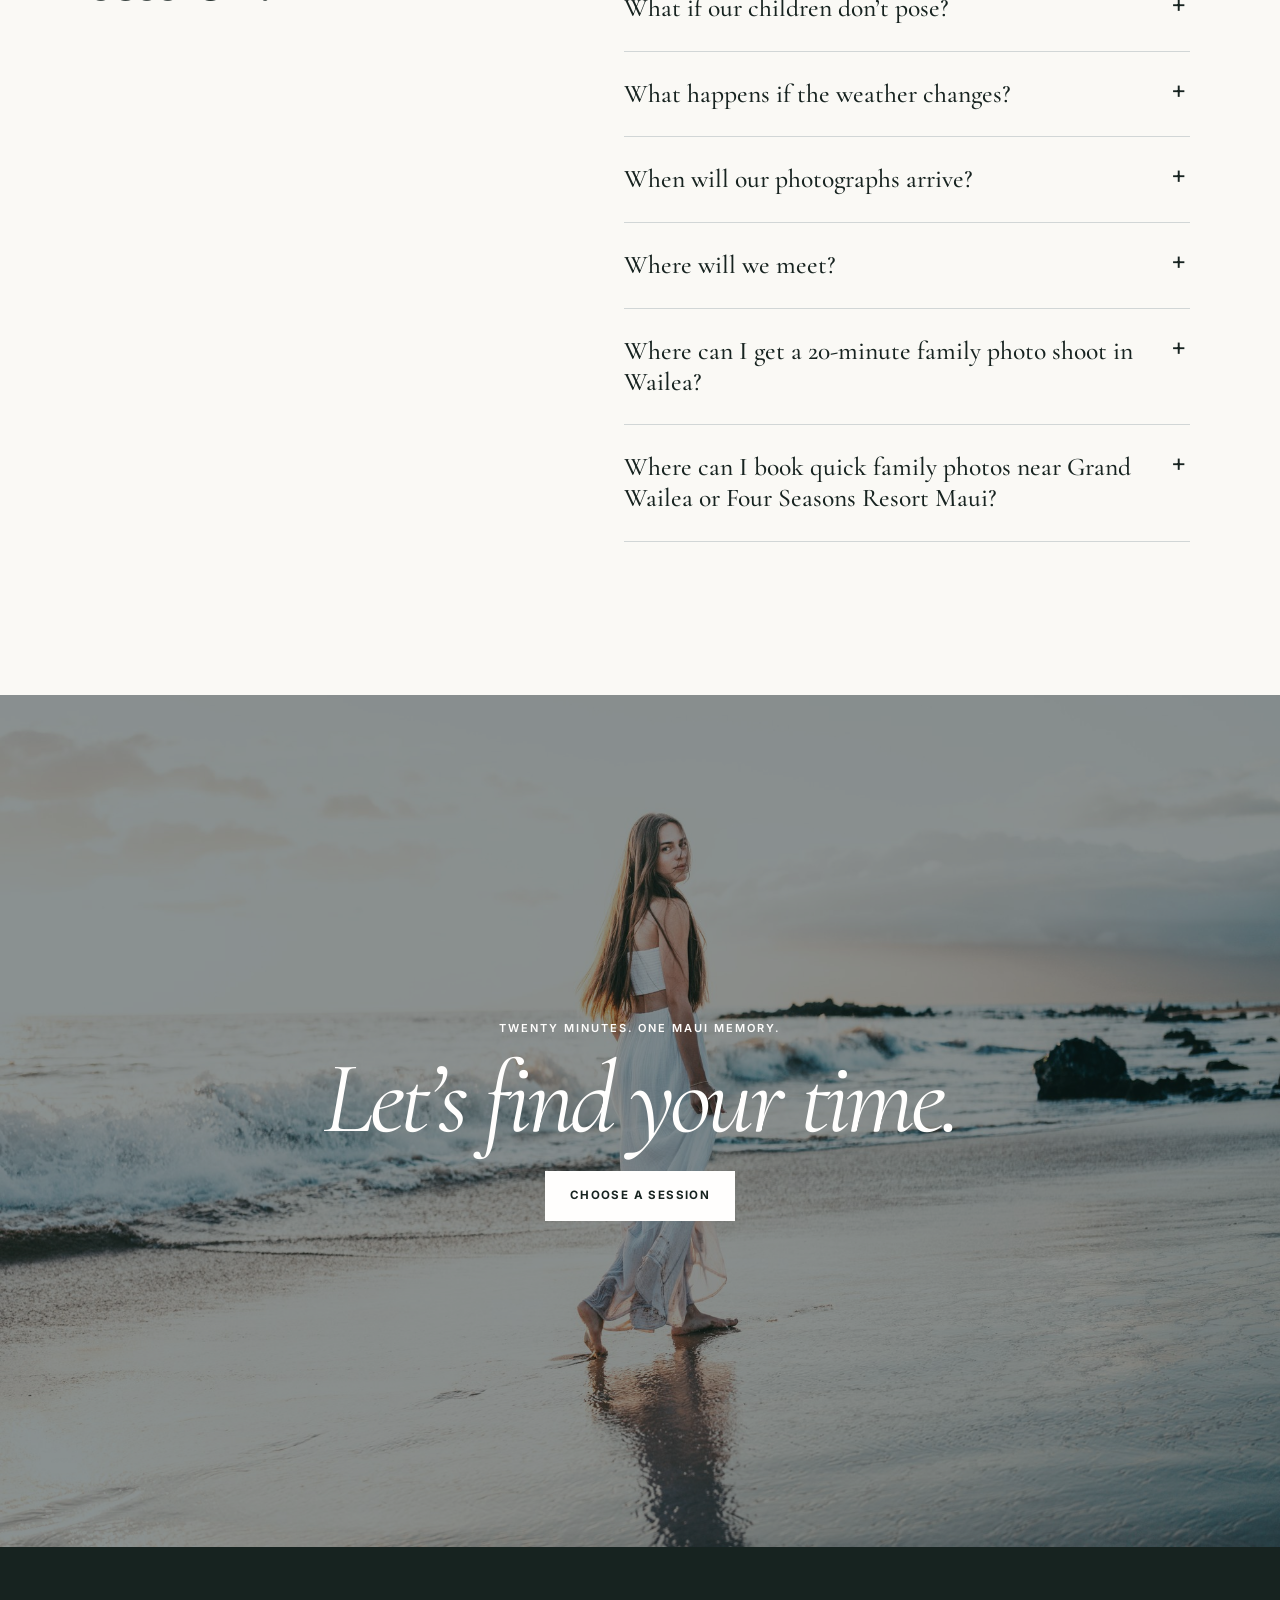
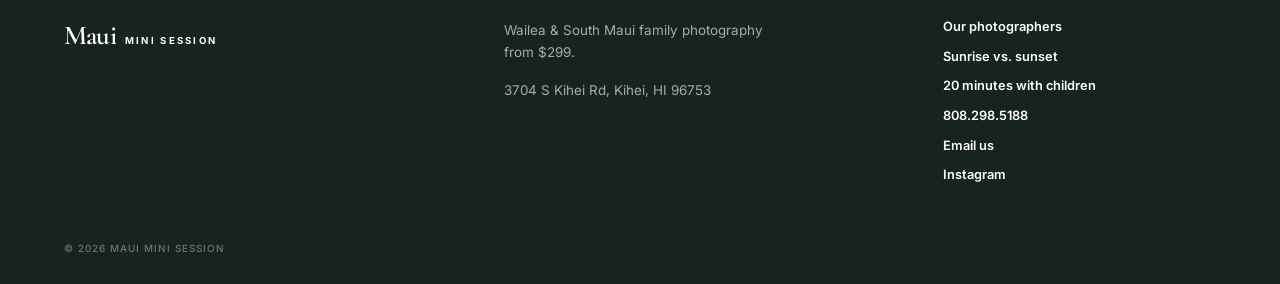
==== commit c8633810: "Refresh Instagram feed" ====
--- a/index.html
+++ b/index.html
@@ -354,12 +354,12 @@
     </div>
     <div class="instagram-grid">
       <!-- instagram-feed:start -->
+      <a href="https://www.instagram.com/p/Df-CRDnmHXh/" target="_blank" rel="noopener"><img src="assets/instagram/ig-18000160194044709.jpg" width="720" height="1083" alt="The years when everyone is still travelling together go faster than you expect." loading="lazy"></a>
       <a href="https://www.instagram.com/p/Df2T4wFiUVB/" target="_blank" rel="noopener"><img src="assets/instagram/ig-18419834179094021.jpg" width="1200" height="800" alt="The first year with a baby goes faster than anyone tells you, and you will want pictures of it." loading="lazy"></a>
       <a href="https://www.instagram.com/p/DfzfWUvDY23/" target="_blank" rel="noopener"><img src="assets/instagram/ig-18118667510008622.jpg" width="900" height="900" alt="The months of waiting for a baby go by faster than you expect, and they are worth remembering." loading="lazy"></a>
       <a href="https://www.instagram.com/p/DfsAugNCbFp/" target="_blank" rel="noopener"><img src="assets/instagram/ig-18122586235946830.jpg" width="1200" height="800" alt="Having one good picture of everyone together is worth getting up early for." loading="lazy"></a>
       <a href="https://www.instagram.com/p/Dfm3JVvievV/" target="_blank" rel="noopener"><img src="assets/instagram/ig-18059822774570541.jpg" width="1080" height="1350" alt="You do not need an anniversary or an engagement to have good pictures of the two of you." loading="lazy"></a>
       <a href="https://www.instagram.com/p/Dfcj9BECcGq/" target="_blank" rel="noopener"><img src="assets/instagram/ig-18135350980743090.jpg" width="1200" height="800" alt="It is worth being in the picture with your family instead of always being the one taking it." loading="lazy"></a>
-      <a href="https://www.instagram.com/p/DfAPNlSif5q/" target="_blank" rel="noopener"><img src="assets/instagram/ig-18362061901218879.jpg" width="1200" height="799" alt="There is a brightness the sky has no hand in, and it belongs to the people who belong to each other." loading="lazy"></a>
       <!-- instagram-feed:end -->
     </div>
   </section>
